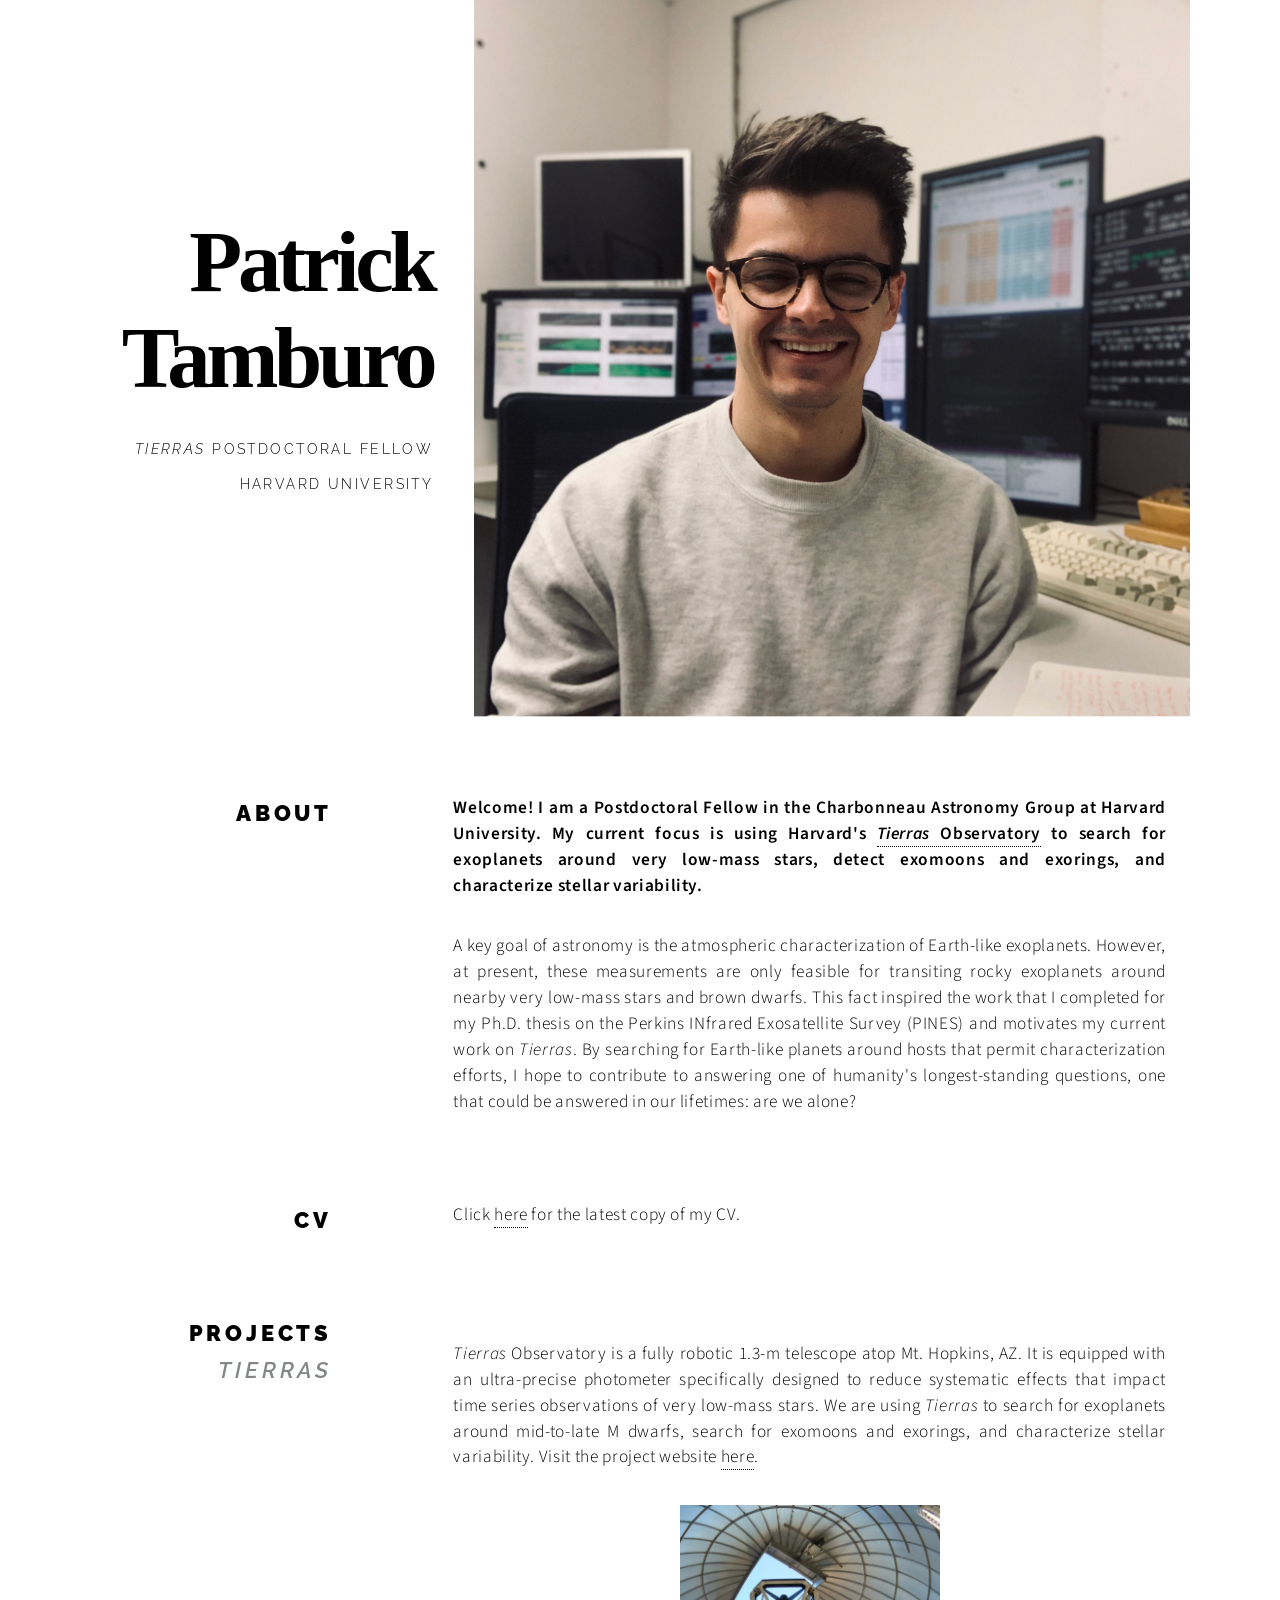
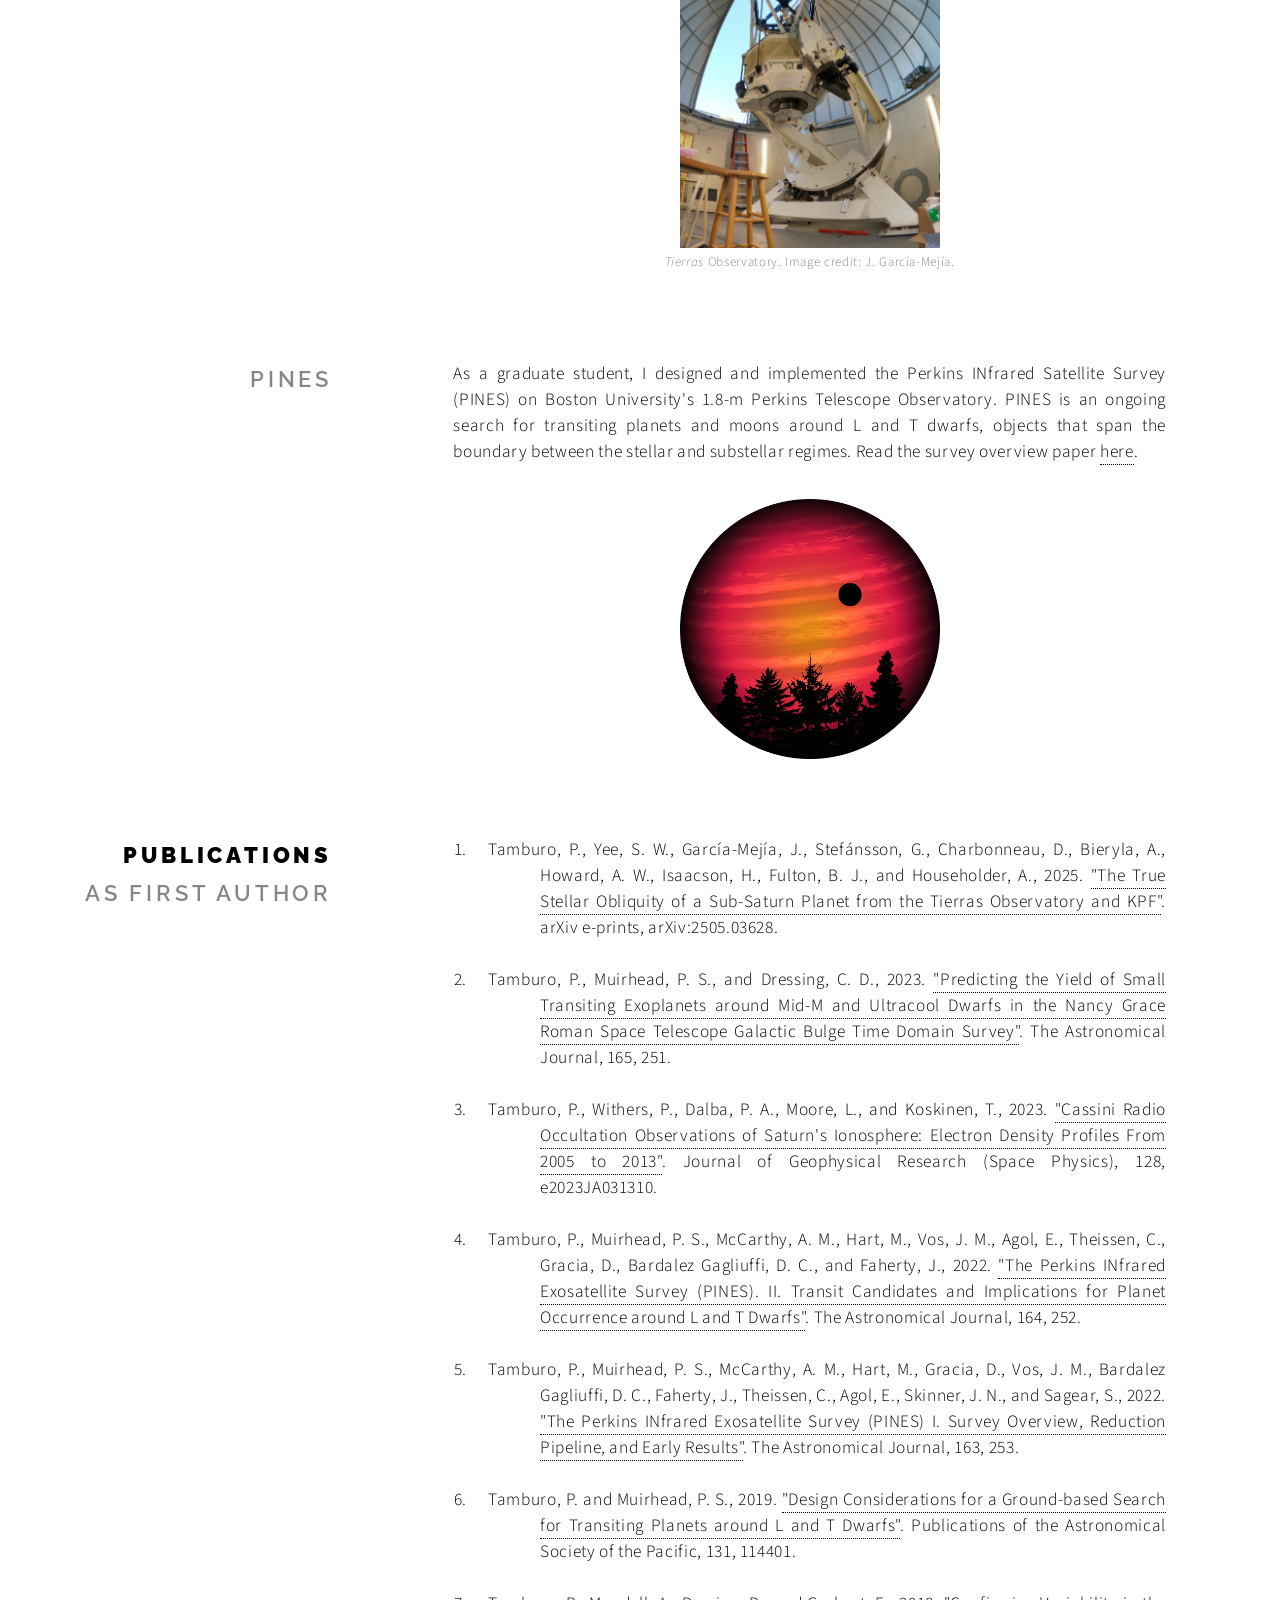
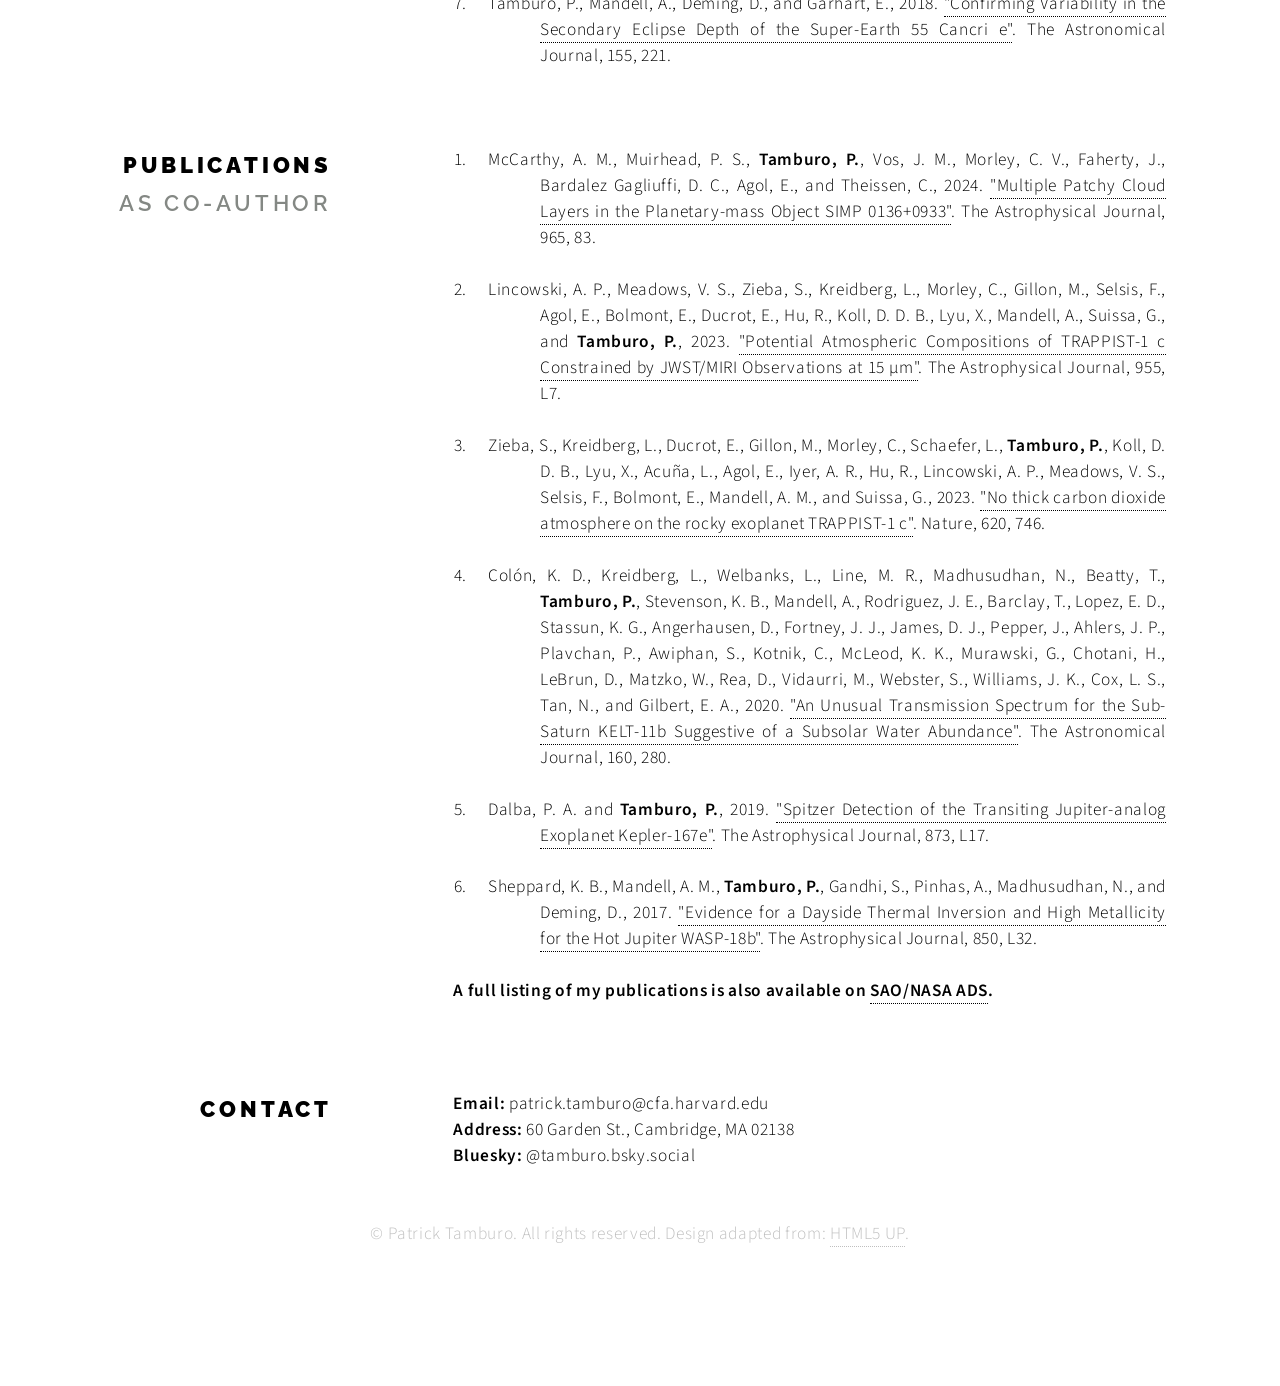
==== index.html @ f0ce9bcc "update with first tierras paper" ====
<!DOCTYPE HTML>
<!--
	Paradigm Shift by HTML5 UP
	html5up.net | @ajlkn
	Free for personal and commercial use under the CCA 3.0 license (html5up.net/license)
-->
<html>
	<head>
		<!-- Google tag (gtag.js) -->
		<script async src="https://www.googletagmanager.com/gtag/js?id=G-DT8QQWZ3RR"></script>
		<script>
		window.dataLayer = window.dataLayer || [];
		function gtag(){dataLayer.push(arguments);}
		gtag('js', new Date());

		gtag('config', 'G-DT8QQWZ3RR');
		</script>
		
		<title>Patrick Tamburo</title>
		<meta charset="utf-8" />
		<meta name="viewport" content="width=device-width, initial-scale=1, user-scalable=no" />
		<meta name="description" content="" />
		<meta name="keywords" content="" />
		<link rel="stylesheet" href="assets/css/main.css" />
	</head>
	<body class="is-preload">

		<!-- Wrapper -->
			<div id="wrapper">

				<!-- Intro -->
					<section class="intro">
						<header>
							<h1>Patrick Tamburo</h1>
							<p><i>Tierras</i> Postdoctoral Fellow<br />Harvard University</p>

						</header>
						<!--<div class="content">-->
							<!--<span class="image fill" data-position="center"><img src="images/pic01.jpg" alt="" class="center"/></span>-->
							<img src="images/pic01.jpg" alt="" class="center" style="width:80%;"/>
							
						<!--</div>-->
					</section>
				
				<br> 
				<!-- Section -->
					<section id="first">
						<header>
							<h2>About</h2>
						</header>
						<div class="content">
							<p><strong>Welcome! I am a Postdoctoral Fellow in the Charbonneau Astronomy Group at Harvard University. My current focus is using Harvard's <a href="https://sites.harvard.edu/tierras-observatory/" target="blank"><i>Tierras</i> Observatory</a> to search for exoplanets around very low-mass stars, detect exomoons and exorings, and characterize stellar variability.</strong></p> 
							
							<p>A key goal of astronomy is the atmospheric characterization of Earth-like exoplanets. However, at present, these measurements are only feasible for transiting rocky exoplanets around nearby very low-mass stars and brown dwarfs. This fact inspired the work that I completed for my Ph.D. thesis on the Perkins INfrared Exosatellite Survey (PINES) and motivates my current work on <i>Tierras</i>. By searching for Earth-like planets around hosts that permit characterization efforts, I hope to contribute to answering one of humanity's longest-standing questions, one that could be answered in our lifetimes: are we alone? 
								
							</p>
							<!--<span class="image main"><img src="images/pic02.png" alt="" /></span> -->
						</div>
					</section>

				<!-- Section -->
					<section>
						<header>
							<h2>CV</h2>
						</header>
						<!--<div class="content">
							<embed src="assets/cv/Professional_CV_with_Publications.pdf" width="100%" height="800" style="border:black; border-width:1px; border-style:solid;"/>
							<p>If the CV preview does not load (or if you are on mobile), you can access it directly <a href="assets/cv/Professional_CV_with_Publications.pdf#toolbar=0" target="blank">here</a>.</p>
						</div> -->
						
						<div class="content">
							<p>Click <a href="assets/cv/Professional_CV_with_Publications.pdf#toolbar=0" target="blank">here</a> for the latest copy of my CV.</p>
						</div>
						
					</section>
				
				<!-- Section -->
					<section>
						<header>
							<h2> Projects<br/><strong><FONT COLOR="#848884"><em>Tierras</em></FONT></strong></h2>
						</header>
						<div class="content">	
							<p><br><em>Tierras</em> Observatory is a fully robotic 1.3-m telescope atop Mt. Hopkins, AZ. It is equipped with an ultra-precise photometer specifically designed to reduce systematic effects that impact time series observations of very low-mass stars. We are using <em>Tierras</em> to search for exoplanets around mid-to-late M dwarfs, search for exomoons and exorings, and characterize stellar variability. Visit the project website <a href="https://sites.harvard.edu/tierras-observatory/" target="blank">here</a>. </p>
							
							<img src="images/tierras.png" style="width:15em;" class="center">
							<center><p><FONT COLOR="#848884" SIZE="2.5"><em>Tierras</em> Observatory. Image credit: J. García-Mejía.</FONT></p></center>

						</div>
					</section>
				
				
				<section>
						<header>
							<h2><strong><FONT COLOR="#848884">PINES</FONT></strong></h2>
						</header>
						<div class="content">	
							<p>As a graduate student, I designed and implemented the Perkins INfrared Satellite Survey (PINES) on Boston University's 1.8-m Perkins Telescope Observatory. PINES is an ongoing search for transiting planets and moons around L and T dwarfs, objects that span the boundary between the stellar and substellar regimes. Read the survey overview paper <a href="https://ui.adsabs.harvard.edu/abs/2022AJ....163..253T/abstract" target="blank">here</a>. </p>
							
							 <img src="images/pines_lt_logo.png" style="width:15em;" class="center">

							
							<br>
						</div>
					</section>

				<!-- Section -->
					<section>
						<header>
							<h2>Publications<br/><strong><FONT COLOR="#848884">as first author</FONT></strong></h2>

						</header>
						<div class="content">	
							<ol type="1">
							<!-- TO GENERATE:
								<li> <span> %L, %Y. <a href="%u" target="blank">"%T"</a>. %J, %V, %p.  </span> </li> <br> 
							-->
								<li> <span>  Tamburo, P., Yee, S. W., García-Mejía, J., Stefánsson, G., Charbonneau, D., Bieryla, A., Howard, A. W., Isaacson, H., Fulton, B. J., and Householder, A., 2025. <a href="https://ui.adsabs.harvard.edu/abs/2025arXiv250503628T" target="blank">"The True Stellar Obliquity of a Sub-Saturn Planet from the Tierras Observatory and KPF"</a>. arXiv e-prints, arXiv:2505.03628. </span></li> <br>

								<li> <span> Tamburo, P., Muirhead, P. S., and Dressing, C. D., 2023. <a href="https://ui.adsabs.harvard.edu/abs/2023AJ....165..251T" target="blank">"Predicting the Yield of Small Transiting Exoplanets around Mid-M and Ultracool Dwarfs in the Nancy Grace Roman Space Telescope Galactic Bulge Time Domain Survey"</a>. The Astronomical Journal, 165, 251.  </span> </li> <br> 
								
								<li> <span> Tamburo, P., Withers, P., Dalba, P. A., Moore, L., and Koskinen, T., 2023. <a href="https://ui.adsabs.harvard.edu/abs/2023JGRA..12831310T" target="blank">"Cassini Radio Occultation Observations of Saturn's Ionosphere: Electron Density Profiles From 2005 to 2013"</a>. Journal of Geophysical Research (Space Physics), 128, e2023JA031310.  </span> </li> <br> 

								<li> <span> Tamburo, P., Muirhead, P. S., McCarthy, A. M., Hart, M., Vos, J. M., Agol, E., Theissen, C., Gracia, D., Bardalez Gagliuffi, D. C., and Faherty, J., 2022. <a href="https://ui.adsabs.harvard.edu/abs/2022AJ....164..252T" target="blank">"The Perkins INfrared Exosatellite Survey (PINES). II. Transit Candidates and Implications for Planet Occurrence around L and T Dwarfs"</a>. The Astronomical Journal, 164, 252.  </span> </li> <br> 


								<li> <span> Tamburo, P., Muirhead, P. S., McCarthy, A. M., Hart, M., Gracia, D., Vos, J. M., Bardalez Gagliuffi, D. C., Faherty, J., Theissen, C., Agol, E., Skinner, J. N., and Sagear, S., 2022. <a href="https://ui.adsabs.harvard.edu/abs/2022AJ....163..253T" target="blank">"The Perkins INfrared Exosatellite Survey (PINES) I. Survey Overview, Reduction Pipeline, and Early Results"</a>. The Astronomical Journal, 163, 253.  </span> </li> <br> 


								<li> <span> Tamburo, P. and Muirhead, P. S., 2019. <a href="https://ui.adsabs.harvard.edu/abs/2019PASP..131k4401T" target="blank">"Design Considerations for a Ground-based Search for Transiting Planets around L and T Dwarfs"</a>. Publications of the Astronomical Society of the Pacific, 131, 114401.  </span> </li> <br> 


								<li> <span> Tamburo, P., Mandell, A., Deming, D., and Garhart, E., 2018. <a href="https://ui.adsabs.harvard.edu/abs/2018AJ....155..221T" target="blank">"Confirming Variability in the Secondary Eclipse Depth of the Super-Earth 55 Cancri e"</a>. The Astronomical Journal, 155, 221.  </span> </li>

					
				</ol> 
							
						</div>
					</section>
				
				
				<!-- Section -->
					<section>
						<header>
							<br> 
							<h2>Publications<br/><strong><FONT COLOR="#848884">as co-author</FONT></strong></h2>

						</header>
						<div class="content">	
							<ol type="1">
							<br> 
					
					<!-- TO GENERATE:
						<li> <span> %L, %Y. <a href="%u" target="blank">"%T"</a>. %J, %V, %p.  </span> </li> <br> 
					-->
					<li> <span>  McCarthy, A. M., Muirhead, P. S., <strong>Tamburo, P.</strong>, Vos, J. M., Morley, C. V., Faherty, J., Bardalez Gagliuffi, D. C., Agol, E., and Theissen, C., 2024. <a href="https://ui.adsabs.harvard.edu/abs/2024ApJ...965...83M" target="blank">"Multiple Patchy Cloud Layers in the Planetary-mass Object SIMP 0136+0933"</a>. The Astrophysical Journal, 965, 83.  </span> </li> <br> 
								
					<li> <span> Lincowski, A. P., Meadows, V. S., Zieba, S., Kreidberg, L., Morley, C., Gillon, M., Selsis, F., Agol, E., Bolmont, E., Ducrot, E., Hu, R., Koll, D. D. B., Lyu, X., Mandell, A., Suissa, G., and <strong>Tamburo, P.</strong>, 2023. <a href="https://ui.adsabs.harvard.edu/abs/2023ApJ...955L...7L" target="blank">"Potential Atmospheric Compositions of TRAPPIST-1 c Constrained by JWST/MIRI Observations at 15 μm"</a>. The Astrophysical Journal, 955, L7.  </span> </li> <br> 								
								
					<li> <span> Zieba, S., Kreidberg, L., Ducrot, E., Gillon, M., Morley, C., Schaefer, L., <strong>Tamburo, P.</strong>, Koll, D. D. B., Lyu, X., Acuña, L., Agol, E., Iyer, A. R., Hu, R., Lincowski, A. P., Meadows, V. S., Selsis, F., Bolmont, E., Mandell, A. M., and Suissa, G., 2023. <a href="https://ui.adsabs.harvard.edu/abs/2023Natur.620..746Z" target="blank">"No thick carbon dioxide atmosphere on the rocky exoplanet TRAPPIST-1 c"</a>. Nature, 620, 746.  </span> </li> <br>
								
					<li> <span> Colón, K. D., Kreidberg, L., Welbanks, L., Line, M. R., Madhusudhan, N., Beatty, T., <strong>Tamburo, P.</strong>, Stevenson, K. B., Mandell, A., Rodriguez, J. E., Barclay, T., Lopez, E. D., Stassun, K. G., Angerhausen, D., Fortney, J. J., James, D. J., Pepper, J., Ahlers, J. P., Plavchan, P., Awiphan, S., Kotnik, C., McLeod, K. K., Murawski, G., Chotani, H., LeBrun, D., Matzko, W., Rea, D., Vidaurri, M., Webster, S., Williams, J. K., Cox, L. S., Tan, N., and Gilbert, E. A., 2020. <a href="https://ui.adsabs.harvard.edu/abs/2020AJ....160..280C" target="blank">"An Unusual Transmission Spectrum for the Sub-Saturn KELT-11b Suggestive of a Subsolar Water Abundance"</a>. The Astronomical Journal, 160, 280.  </span> </li> <br>

			  		<li> <span> Dalba, P. A. and <strong>Tamburo, P.</strong>, 2019. <a href="https://ui.adsabs.harvard.edu/abs/2019ApJ...873L..17D" target="blank">"Spitzer  Detection of the Transiting Jupiter-analog Exoplanet Kepler-167e"</a>. The Astrophysical Journal, 873, L17.  </span> </li> <br>

				
			  		<li> <span> Sheppard, K. B., Mandell, A. M., <strong>Tamburo, P.</strong>, Gandhi, S., Pinhas, A., Madhusudhan, N., and Deming, D., 2017. <a href="https://ui.adsabs.harvard.edu/abs/2017ApJ...850L..32S" target="blank">"Evidence for a Dayside Thermal Inversion and High Metallicity for the Hot Jupiter WASP-18b"</a>. The Astrophysical Journal, 850, L32.  </span> </li>

				</ol> 
							
							<br>
						  <p><strong>A full listing of my publications is also available on  <a href="https://ui.adsabs.harvard.edu/search/p_=0&q=author%3A%22Tamburo%2C%20P.%22&sort=date%20desc%2C%20bibcode%20desc" target="blank">SAO/NASA ADS</a>.</strong></p>

						</div>
						
					</section>

				

			
				<!-- Section -->
					<section>
						<header>
							<h2>Contact</h2>
						</header>
						<div class="content">
							<p><strong>Email:</strong> patrick.tamburo@cfa.harvard.edu<br/>
							   <strong>Address:</strong> 60 Garden St., Cambridge, MA 02138<br/>
							   <strong>Bluesky:</strong> @tamburo.bsky.social
							
							</p>
							
						</div>

					</section>

				<!-- Copyright -->
					<div class="copyright">&copy; Patrick Tamburo. All rights reserved. Design adapted from: <a href="https://html5up.net">HTML5 UP</a>.</div>

			</div>



	</body>
</html>
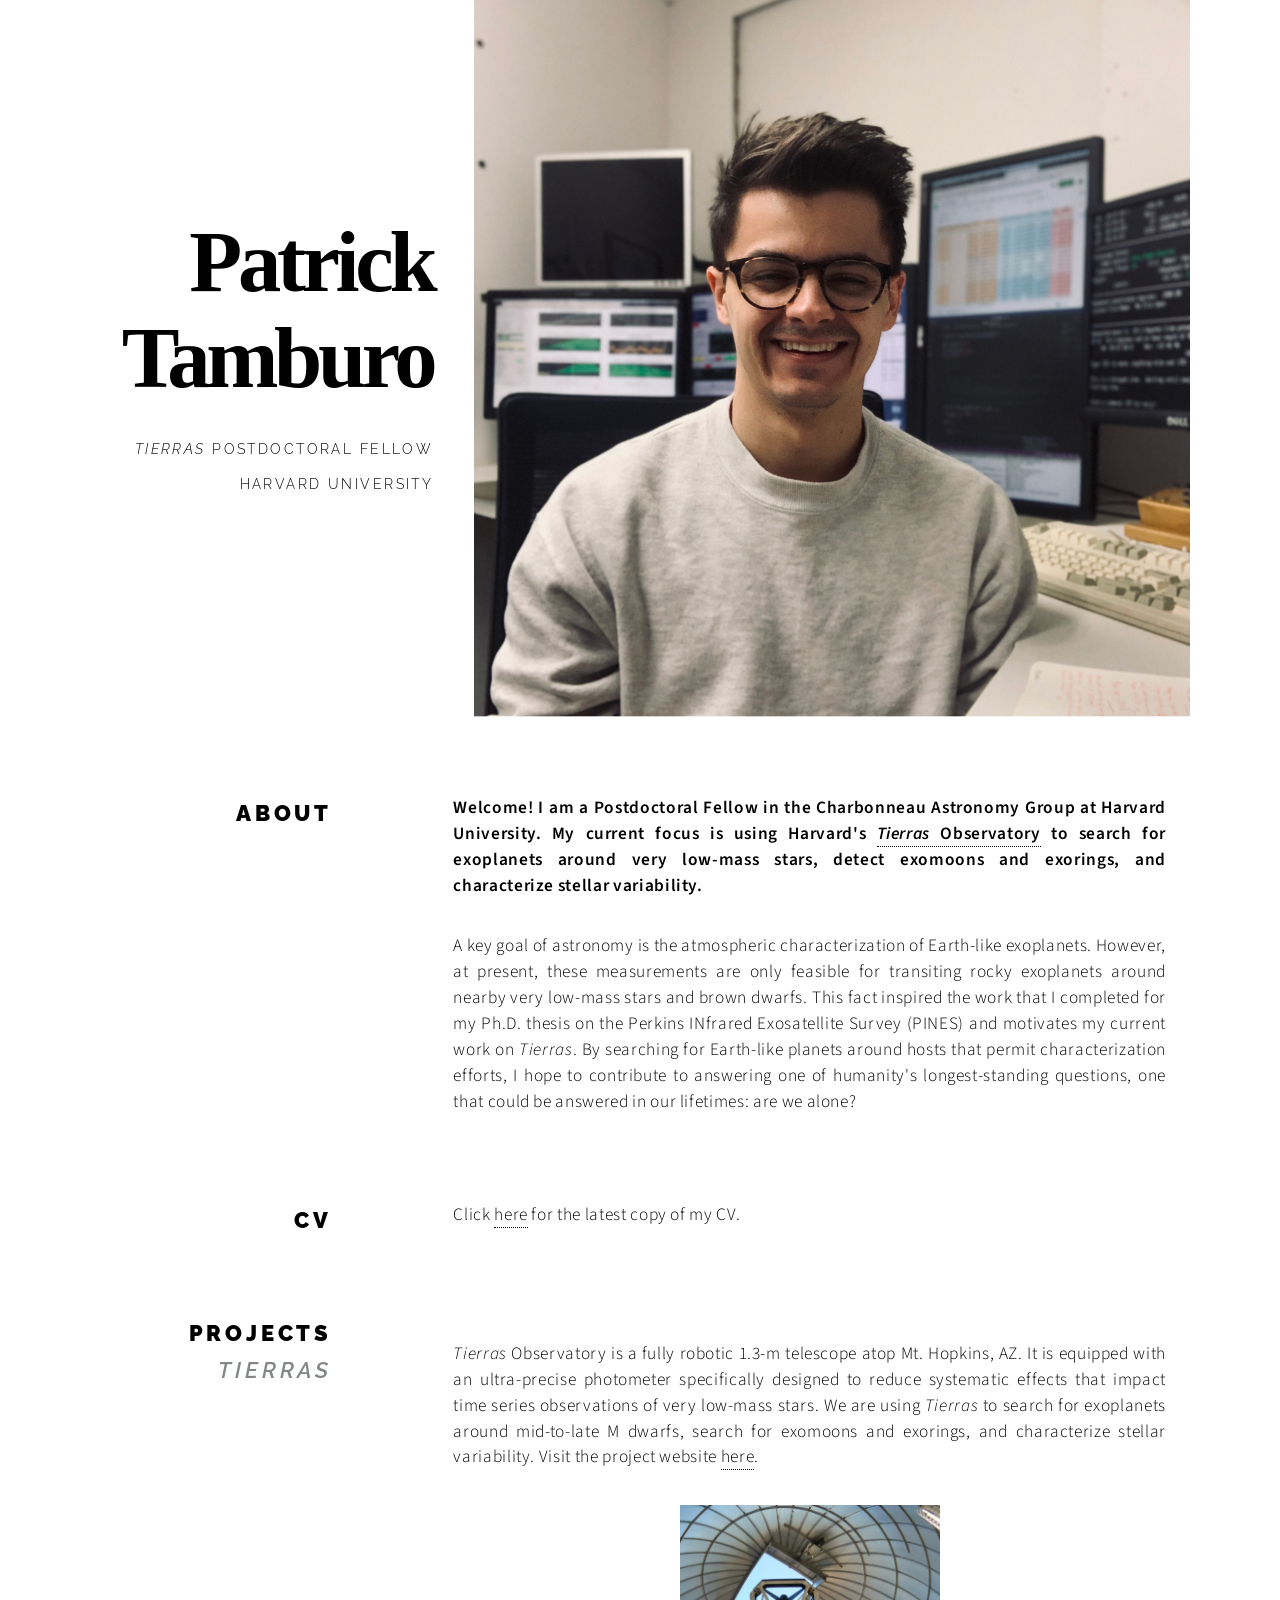
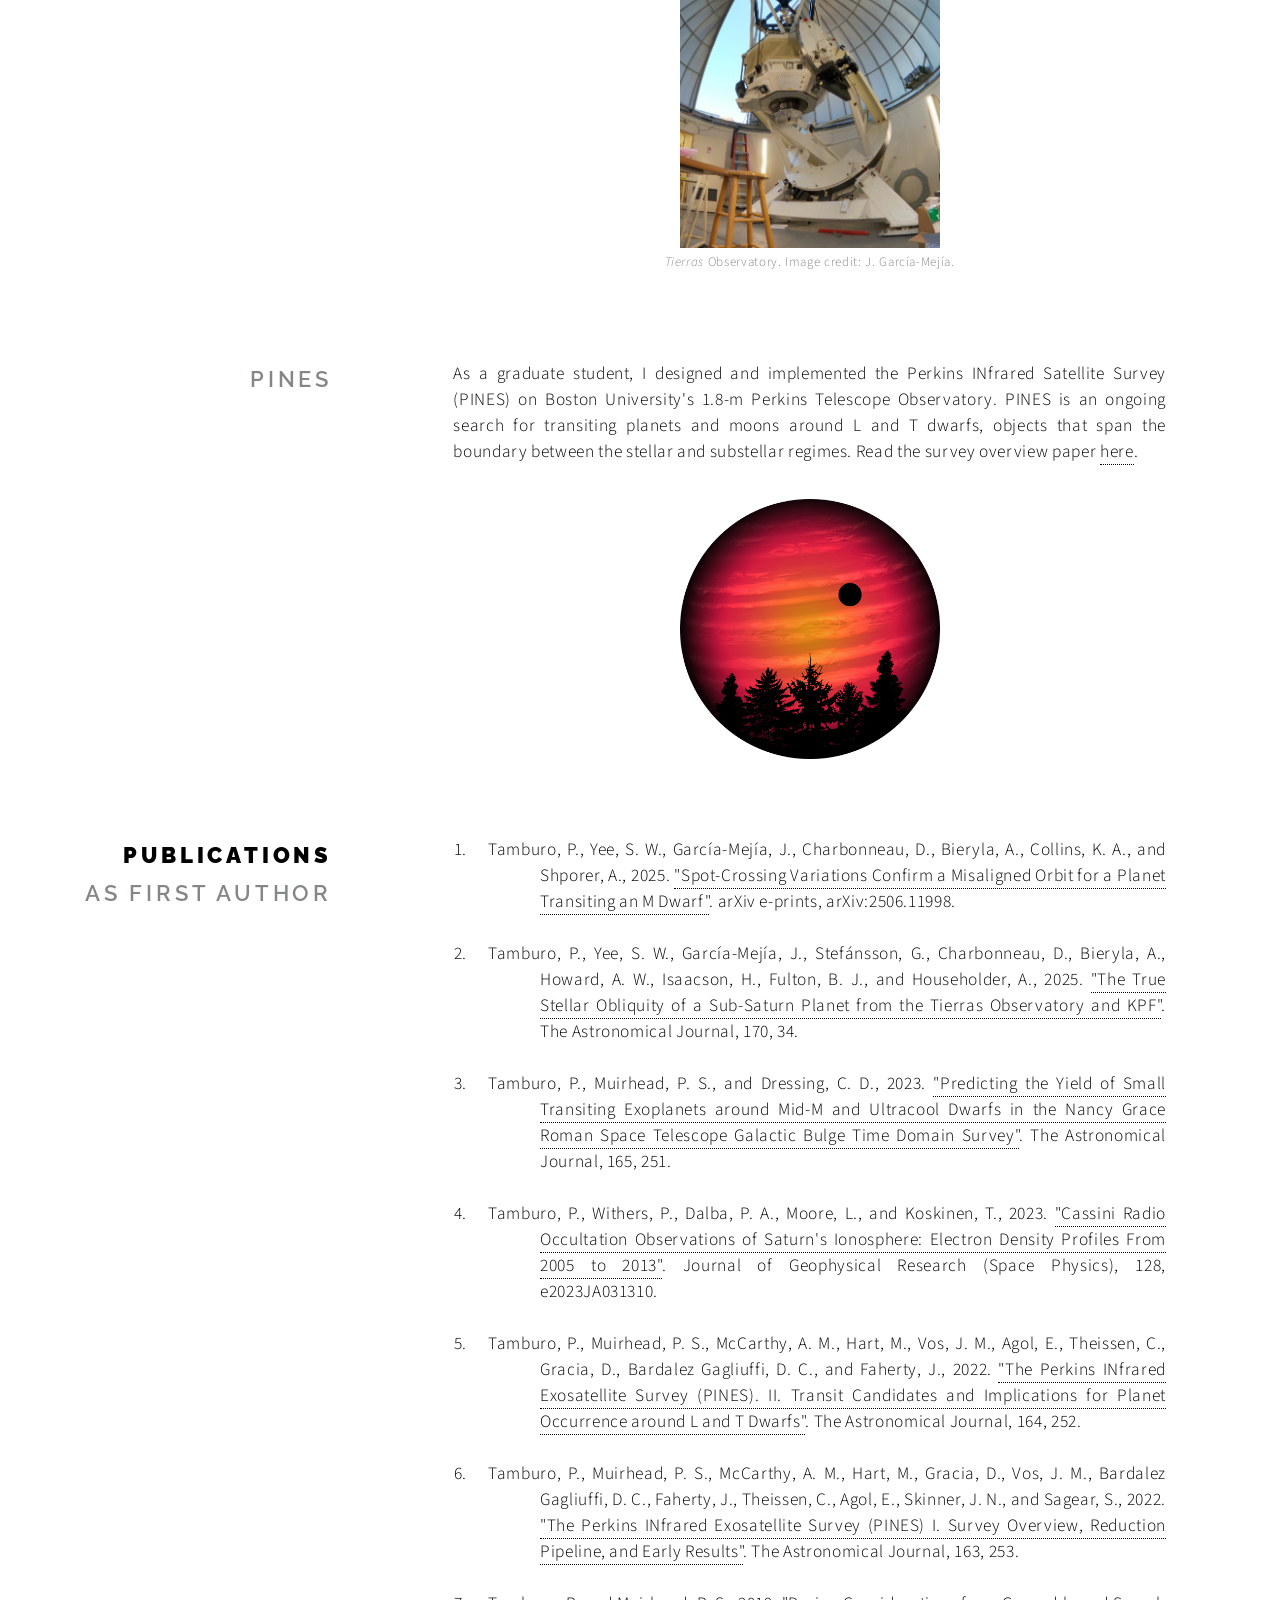
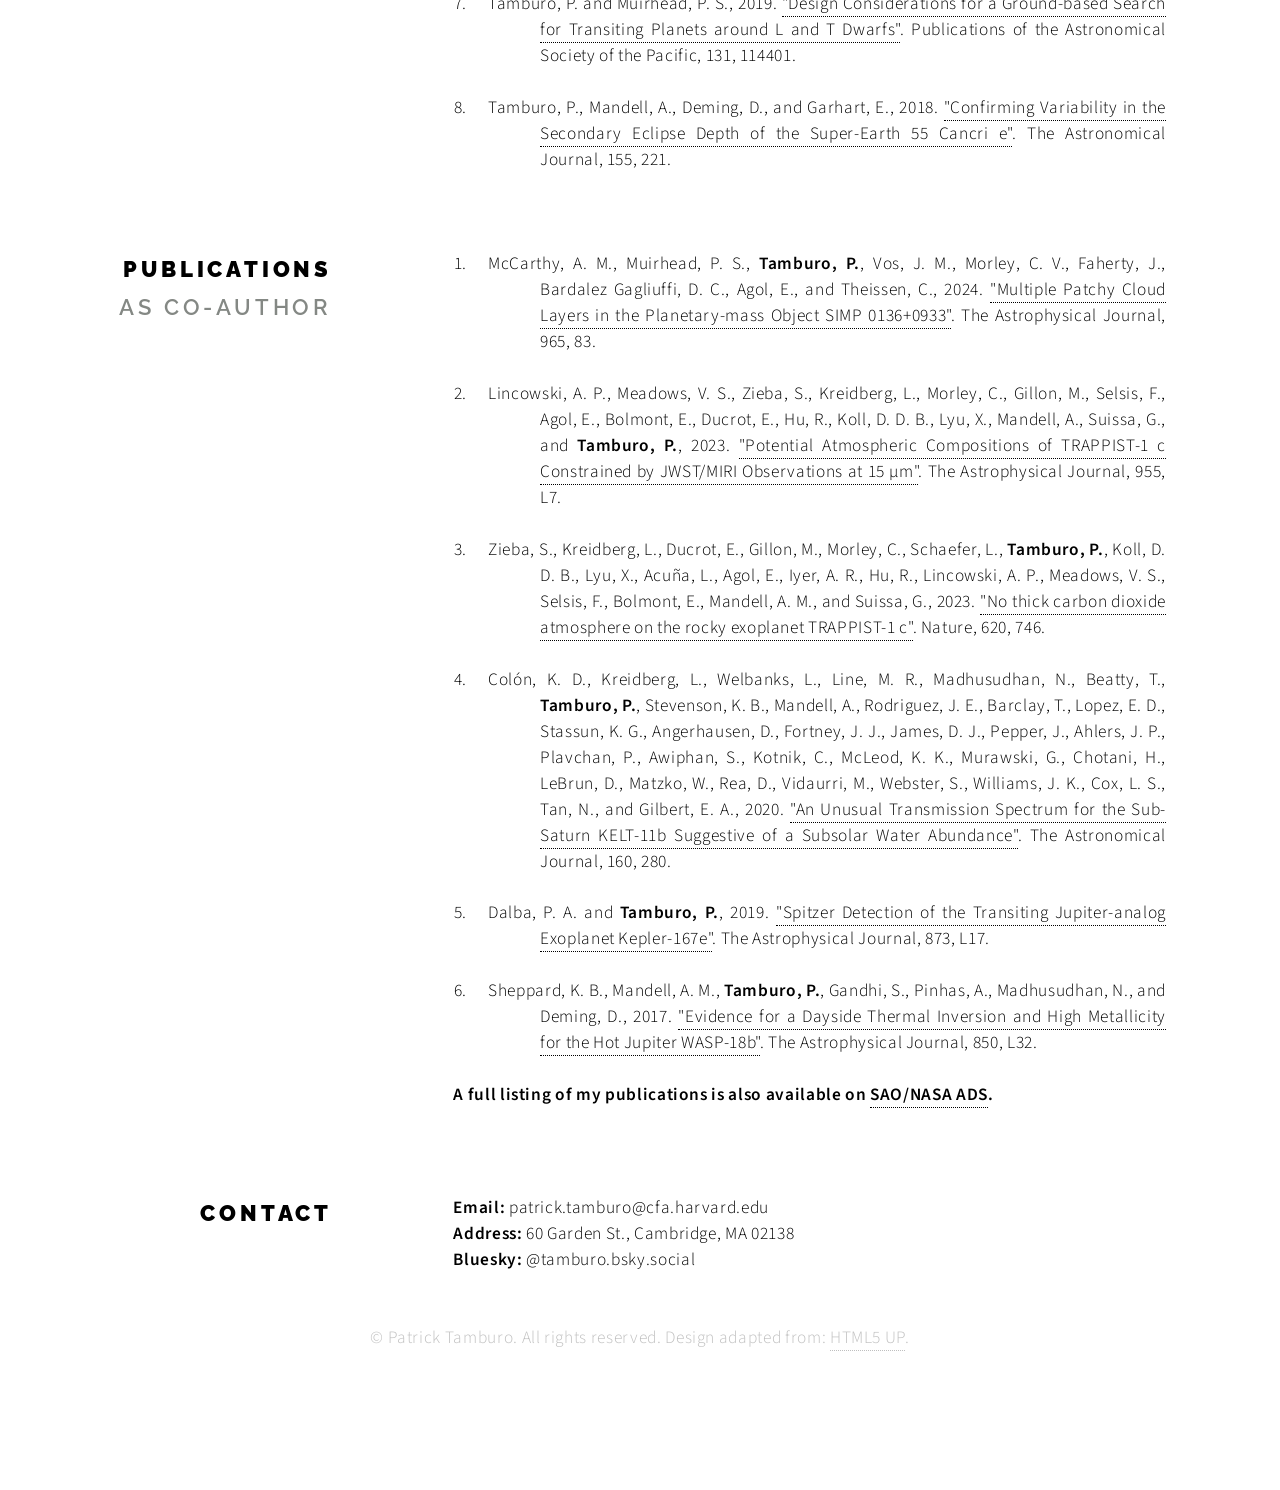
==== commit b37319bc: "toi-3884 update" ====
--- a/index.html
+++ b/index.html
@@ -114,7 +114,9 @@
 							<!-- TO GENERATE:
 								<li> <span> %L, %Y. <a href="%u" target="blank">"%T"</a>. %J, %V, %p.  </span> </li> <br> 
 							-->
-								<li> <span>  Tamburo, P., Yee, S. W., García-Mejía, J., Stefánsson, G., Charbonneau, D., Bieryla, A., Howard, A. W., Isaacson, H., Fulton, B. J., and Householder, A., 2025. <a href="https://ui.adsabs.harvard.edu/abs/2025arXiv250503628T" target="blank">"The True Stellar Obliquity of a Sub-Saturn Planet from the Tierras Observatory and KPF"</a>. arXiv e-prints, arXiv:2505.03628. </span></li> <br>
+								<li> <span> Tamburo, P., Yee, S. W., García-Mejía, J., Charbonneau, D., Bieryla, A., Collins, K. A., and Shporer, A., 2025. <a href="https://ui.adsabs.harvard.edu/abs/2025arXiv250611998T" target="blank">"Spot-Crossing Variations Confirm a Misaligned Orbit for a Planet Transiting an M Dwarf"</a>. arXiv e-prints, arXiv:2506.11998.  </span> </li> <br> 
+								
+								<li> <span>  Tamburo, P., Yee, S. W., García-Mejía, J., Stefánsson, G., Charbonneau, D., Bieryla, A., Howard, A. W., Isaacson, H., Fulton, B. J., and Householder, A., 2025. <a href="https://ui.adsabs.harvard.edu/abs/2025arXiv250503628T" target="blank">"The True Stellar Obliquity of a Sub-Saturn Planet from the Tierras Observatory and KPF"</a>. The Astronomical Journal, 170, 34. </span></li> <br>
 
 								<li> <span> Tamburo, P., Muirhead, P. S., and Dressing, C. D., 2023. <a href="https://ui.adsabs.harvard.edu/abs/2023AJ....165..251T" target="blank">"Predicting the Yield of Small Transiting Exoplanets around Mid-M and Ultracool Dwarfs in the Nancy Grace Roman Space Telescope Galactic Bulge Time Domain Survey"</a>. The Astronomical Journal, 165, 251.  </span> </li> <br> 
 								
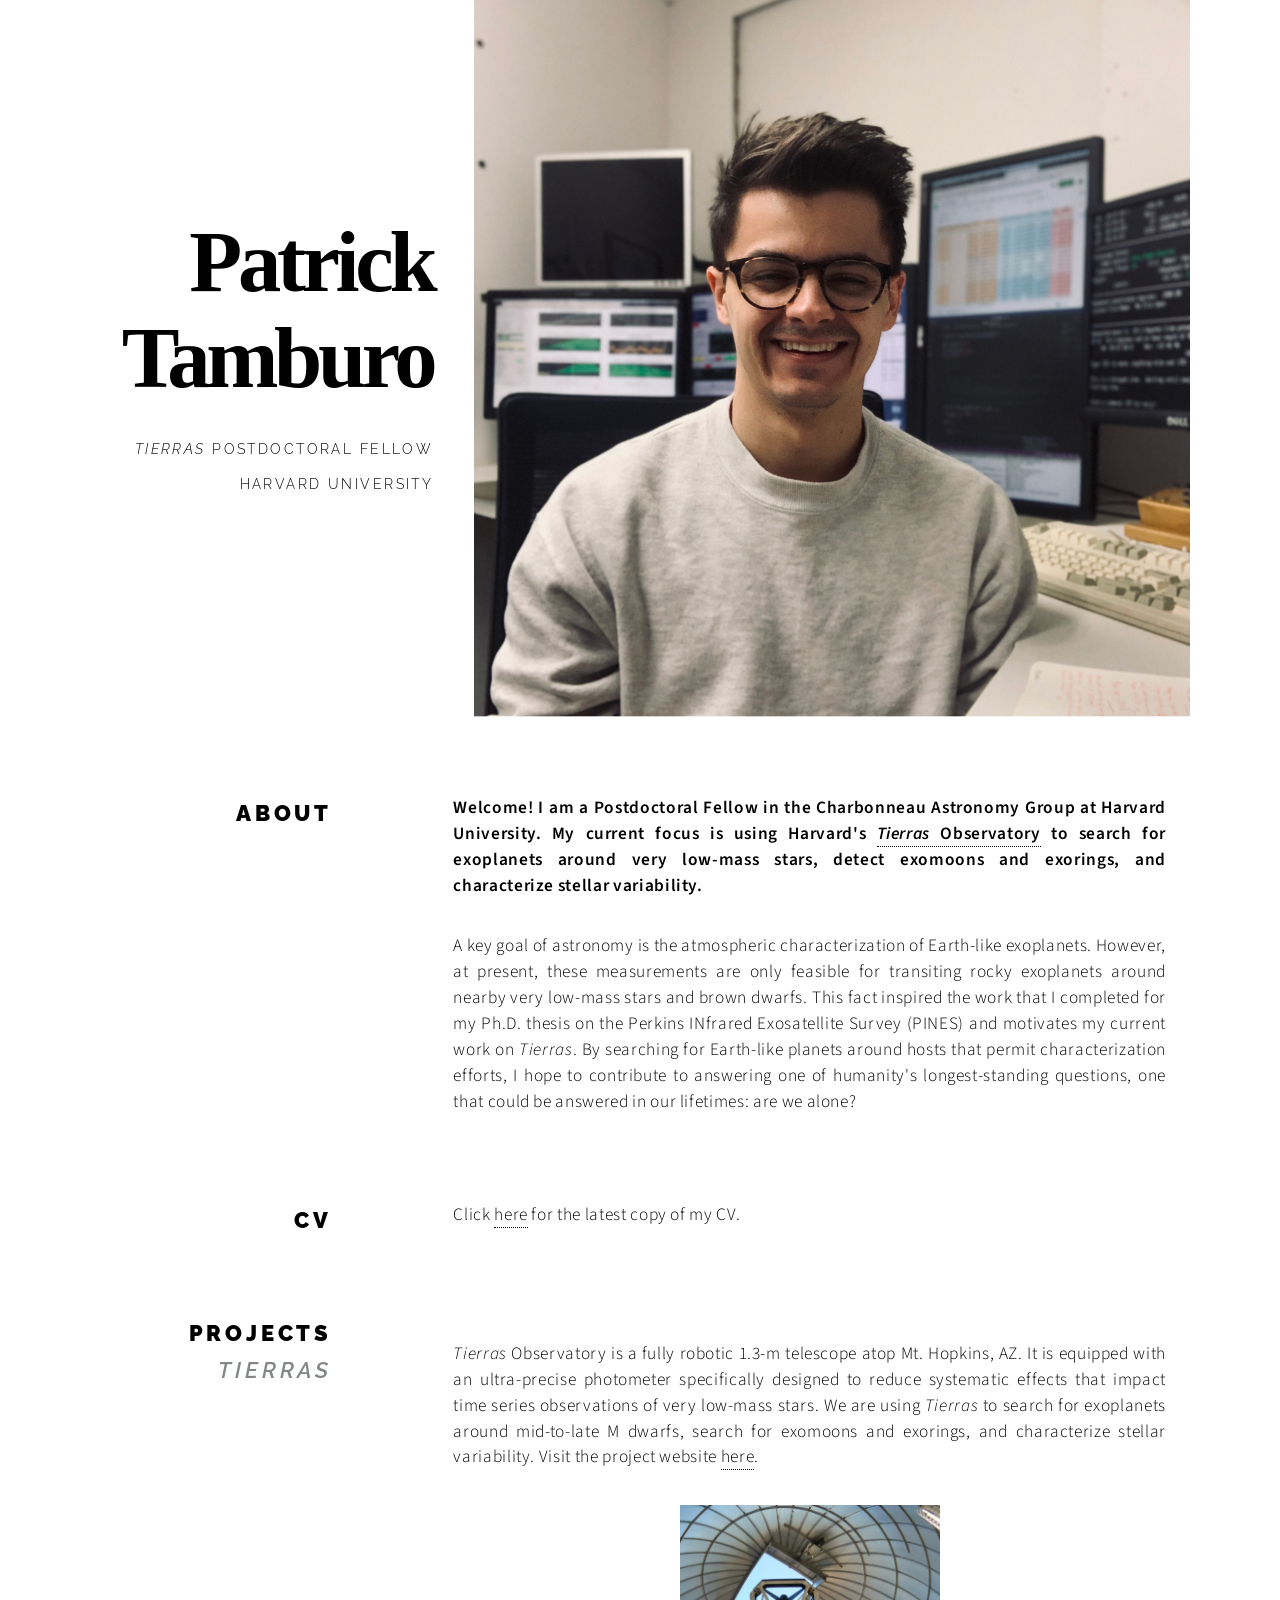
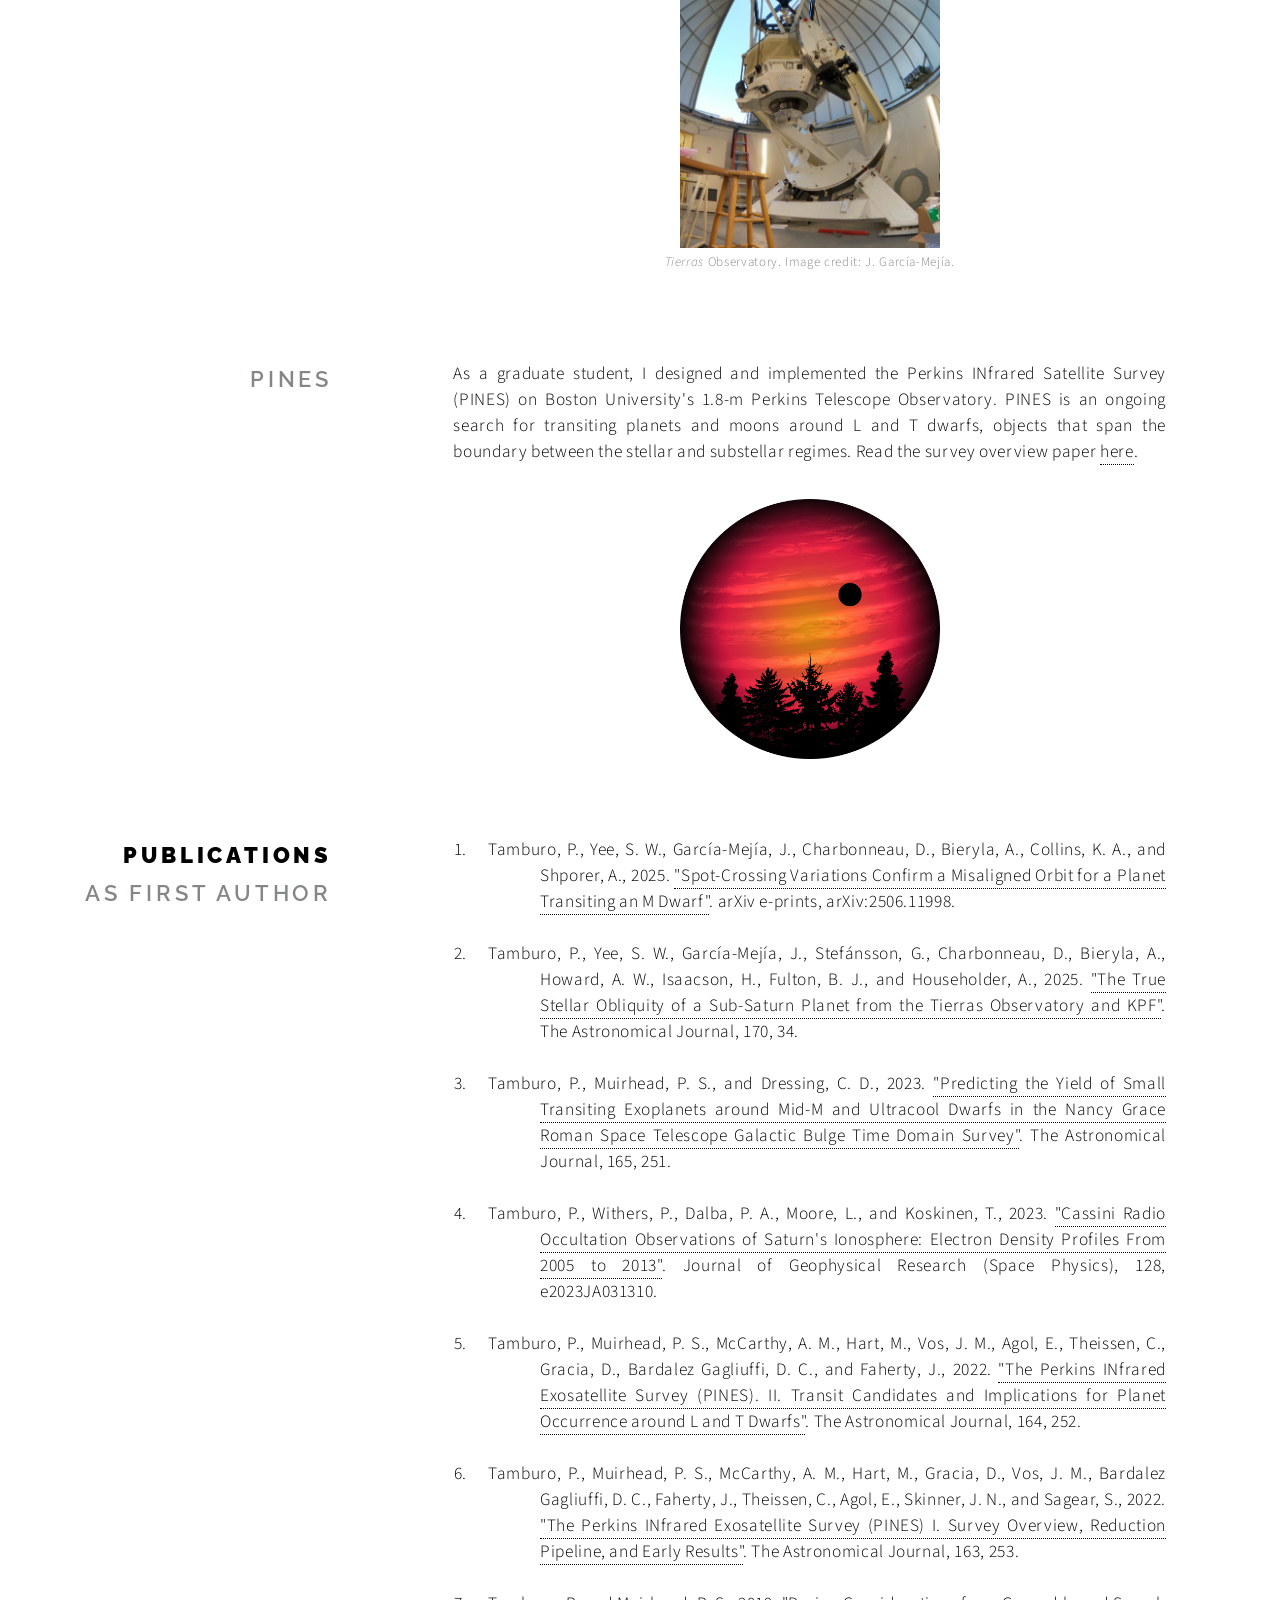
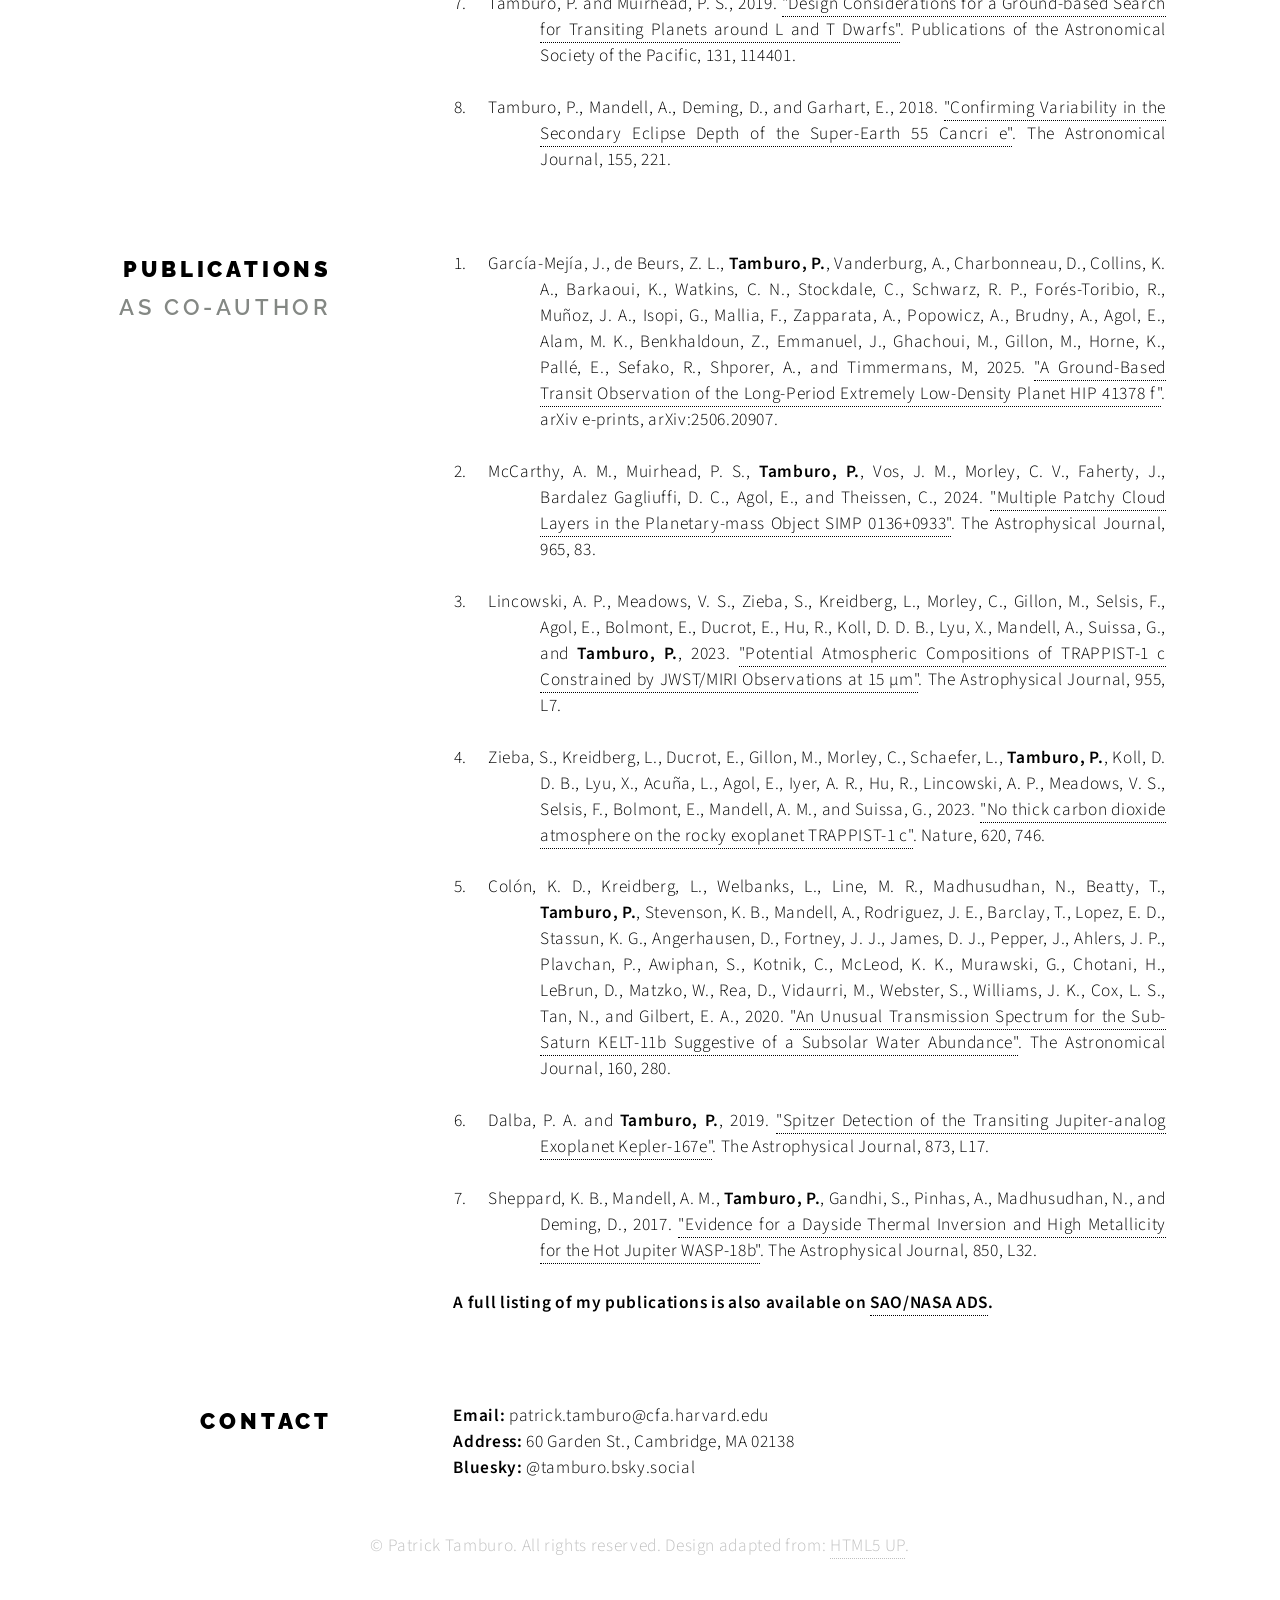
==== commit 1e15920a: "hip41378f update" ====
--- a/index.html
+++ b/index.html
@@ -154,6 +154,8 @@
 					<!-- TO GENERATE:
 						<li> <span> %L, %Y. <a href="%u" target="blank">"%T"</a>. %J, %V, %p.  </span> </li> <br> 
 					-->
+					<li> <span> García-Mejía, J., de Beurs, Z. L., <strong>Tamburo, P.</strong>, Vanderburg, A., Charbonneau, D., Collins, K. A., Barkaoui, K., Watkins, C. N., Stockdale, C., Schwarz, R. P., Forés-Toribio, R., Muñoz, J. A., Isopi, G., Mallia, F., Zapparata, A., Popowicz, A., Brudny, A., Agol, E., Alam, M. K., Benkhaldoun, Z., Emmanuel, J., Ghachoui, M., Gillon, M., Horne, K., Pallé, E., Sefako, R., Shporer, A., and Timmermans, M, 2025. <a href="https://ui.adsabs.harvard.edu/abs/2025arXiv250620907G" target="blank">"A Ground-Based Transit Observation of the Long-Period Extremely Low-Density Planet HIP 41378 f"</a>. arXiv e-prints, arXiv:2506.20907. </span></li> <br>
+
 					<li> <span>  McCarthy, A. M., Muirhead, P. S., <strong>Tamburo, P.</strong>, Vos, J. M., Morley, C. V., Faherty, J., Bardalez Gagliuffi, D. C., Agol, E., and Theissen, C., 2024. <a href="https://ui.adsabs.harvard.edu/abs/2024ApJ...965...83M" target="blank">"Multiple Patchy Cloud Layers in the Planetary-mass Object SIMP 0136+0933"</a>. The Astrophysical Journal, 965, 83.  </span> </li> <br> 
 								
 					<li> <span> Lincowski, A. P., Meadows, V. S., Zieba, S., Kreidberg, L., Morley, C., Gillon, M., Selsis, F., Agol, E., Bolmont, E., Ducrot, E., Hu, R., Koll, D. D. B., Lyu, X., Mandell, A., Suissa, G., and <strong>Tamburo, P.</strong>, 2023. <a href="https://ui.adsabs.harvard.edu/abs/2023ApJ...955L...7L" target="blank">"Potential Atmospheric Compositions of TRAPPIST-1 c Constrained by JWST/MIRI Observations at 15 μm"</a>. The Astrophysical Journal, 955, L7.  </span> </li> <br> 								
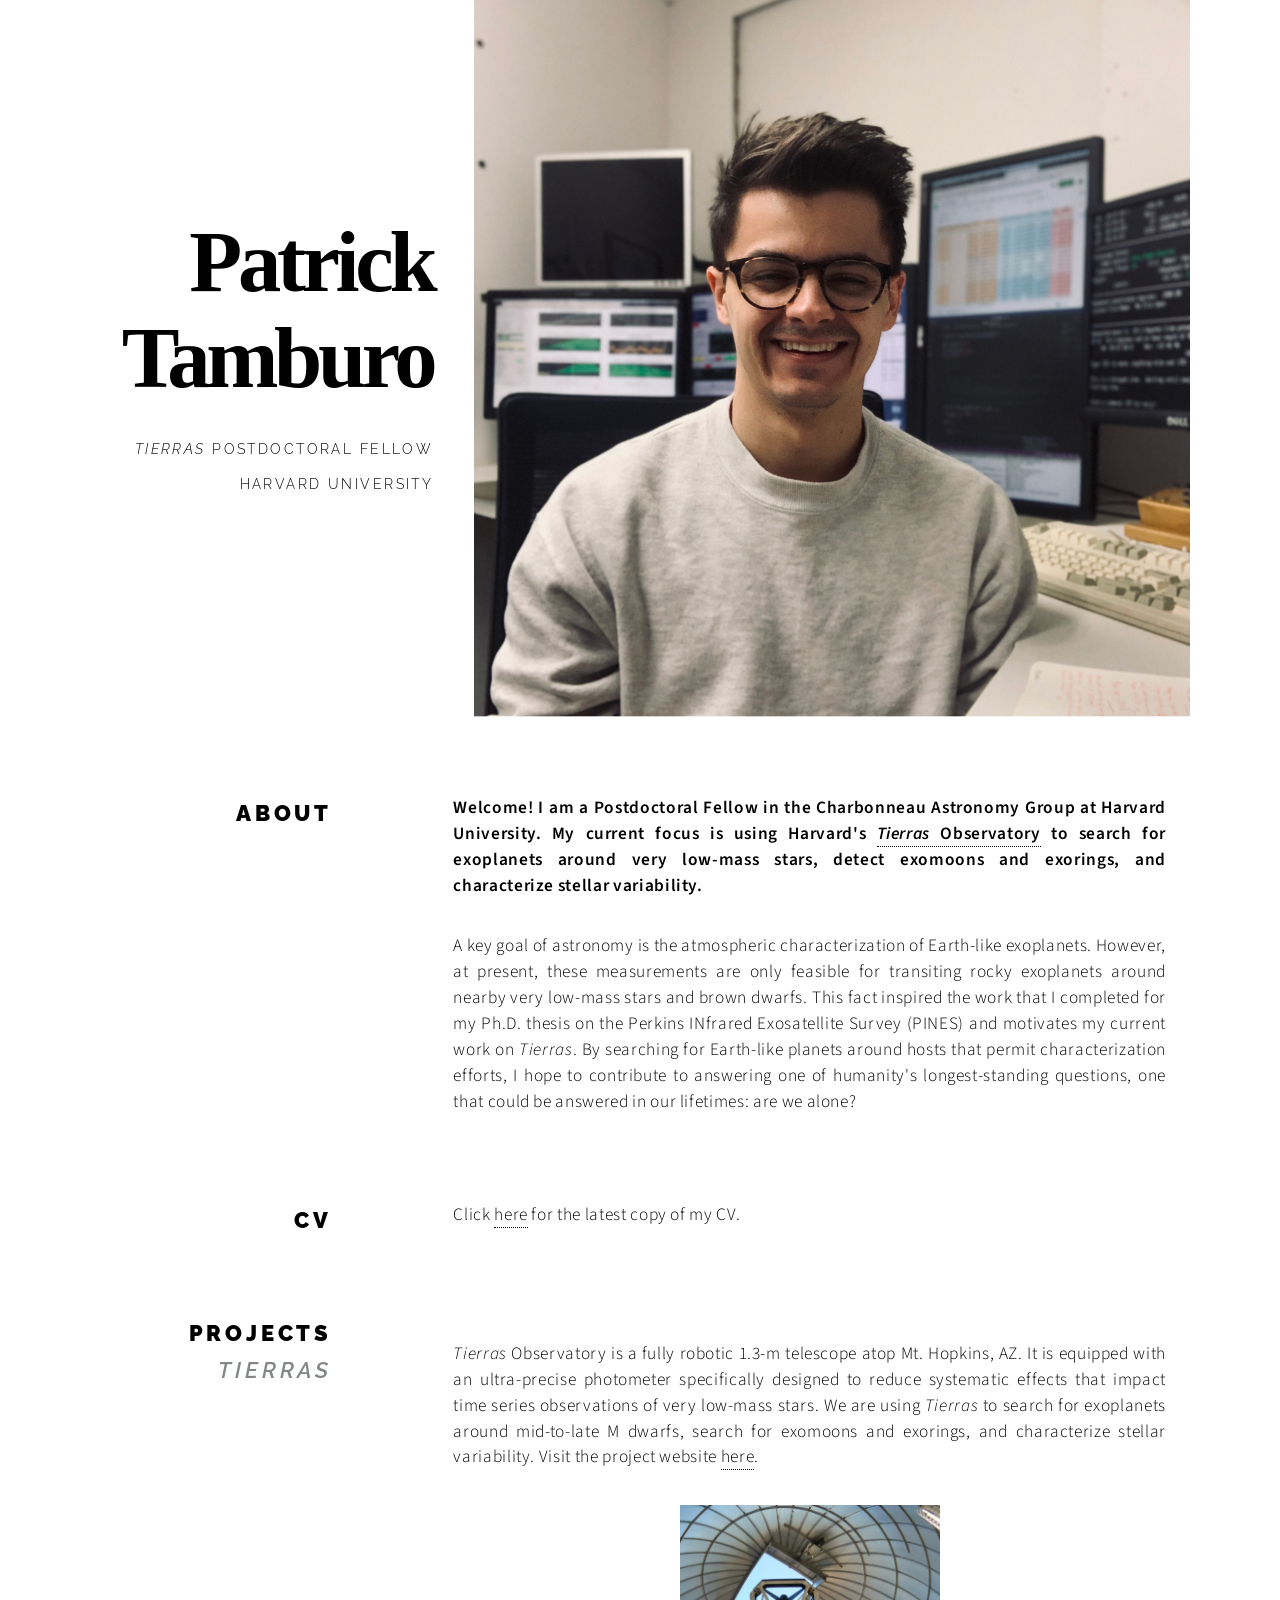
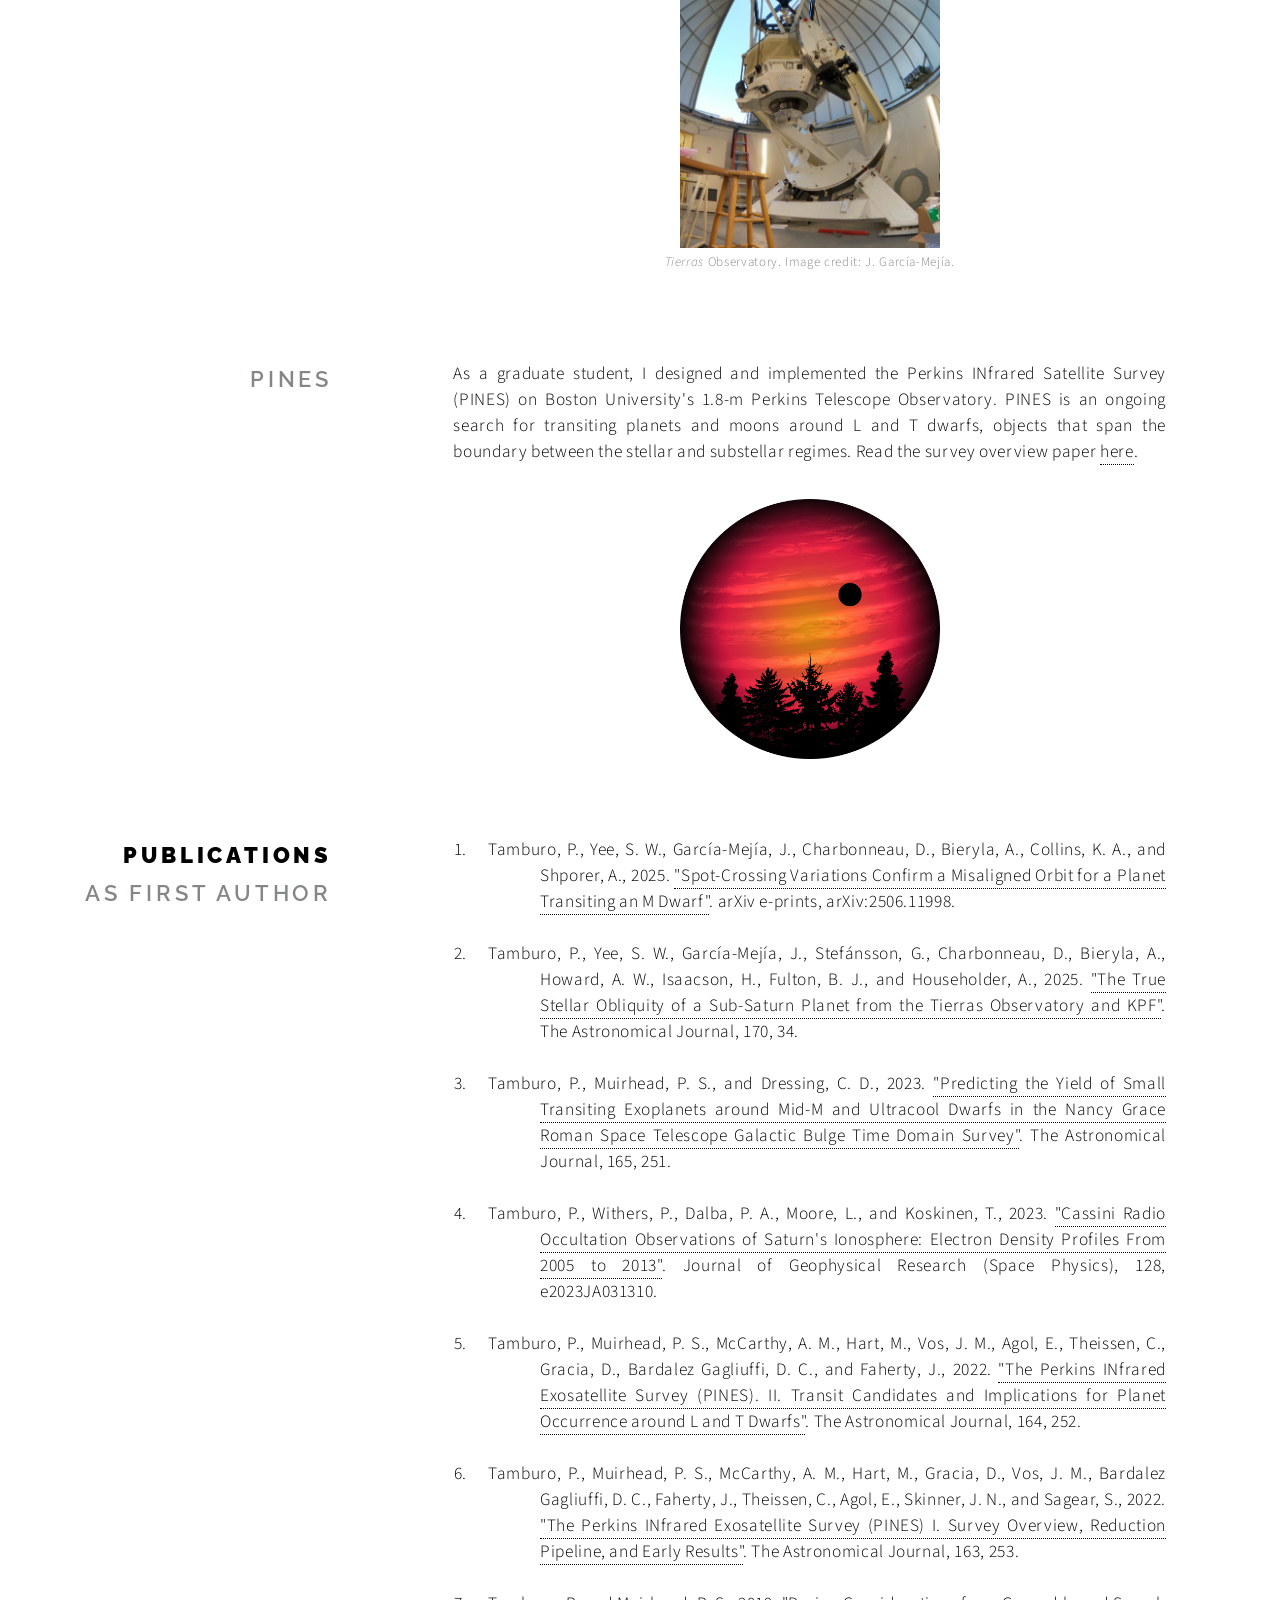
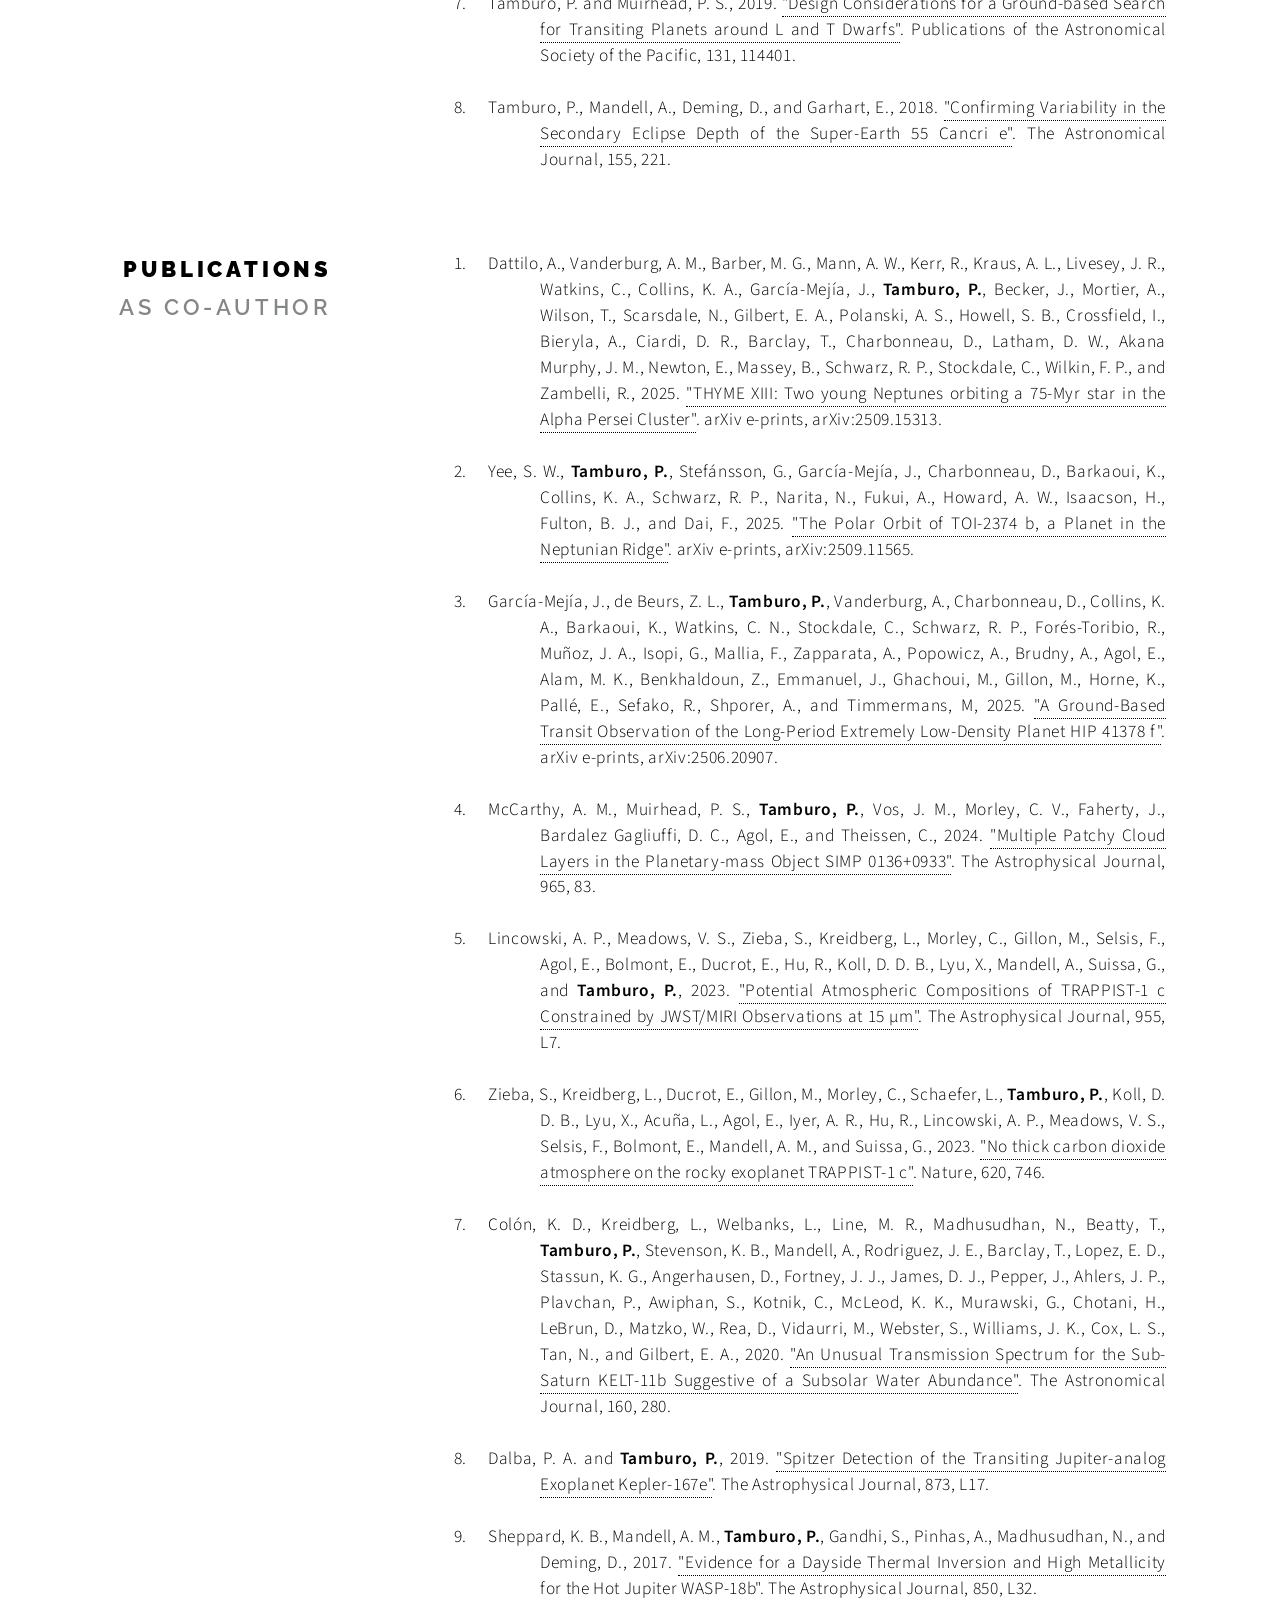
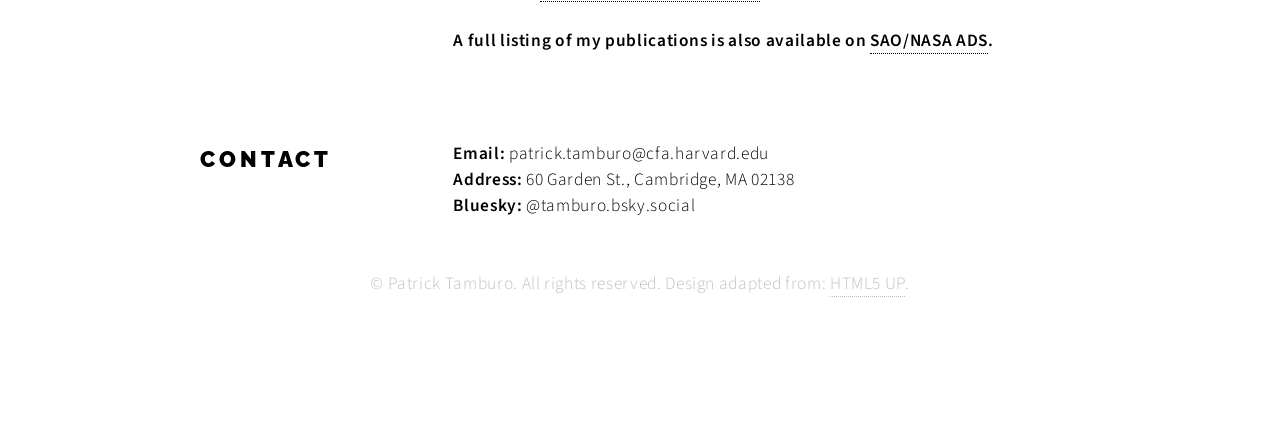
==== commit c3849c02: "add dattilo and yee papers" ====
--- a/index.html
+++ b/index.html
@@ -154,6 +154,12 @@
 					<!-- TO GENERATE:
 						<li> <span> %L, %Y. <a href="%u" target="blank">"%T"</a>. %J, %V, %p.  </span> </li> <br> 
 					-->
+
+					<li> <span> Dattilo, A., Vanderburg, A. M., Barber, M. G., Mann, A. W., Kerr, R., Kraus, A. L., Livesey, J. R., Watkins, C., Collins, K. A., García-Mejía, J., <strong>Tamburo, P.</strong>, Becker, J., Mortier, A., Wilson, T., Scarsdale, N., Gilbert, E. A., Polanski, A. S., Howell, S. B., Crossfield, I., Bieryla, A., Ciardi, D. R., Barclay, T., Charbonneau, D., Latham, D. W., Akana Murphy, J. M., Newton, E., Massey, B., Schwarz, R. P., Stockdale, C., Wilkin, F. P., and Zambelli, R., 2025. <a href="https://ui.adsabs.harvard.edu/abs/2025arXiv250915313D" target="blank">"THYME XIII: Two young Neptunes orbiting a 75-Myr star in the Alpha Persei Cluster"</a>. arXiv e-prints, arXiv:2509.15313.  </span> </li> <br> 
+					
+					<li> <span> Yee, S. W., <strong>Tamburo, P.</strong>, Stefánsson, G., García-Mejía, J., Charbonneau, D., Barkaoui, K., Collins, K. A., Schwarz, R. P., Narita, N., Fukui, A., Howard, A. W., Isaacson, H., Fulton, B. J., and Dai, F., 2025. <a href="https://ui.adsabs.harvard.edu/abs/2025arXiv250911565Y" target="blank">"The Polar Orbit of TOI-2374 b, a Planet in the Neptunian Ridge"</a>. arXiv e-prints, arXiv:2509.11565.  </span> </li> <br> 
+
+								
 					<li> <span> García-Mejía, J., de Beurs, Z. L., <strong>Tamburo, P.</strong>, Vanderburg, A., Charbonneau, D., Collins, K. A., Barkaoui, K., Watkins, C. N., Stockdale, C., Schwarz, R. P., Forés-Toribio, R., Muñoz, J. A., Isopi, G., Mallia, F., Zapparata, A., Popowicz, A., Brudny, A., Agol, E., Alam, M. K., Benkhaldoun, Z., Emmanuel, J., Ghachoui, M., Gillon, M., Horne, K., Pallé, E., Sefako, R., Shporer, A., and Timmermans, M, 2025. <a href="https://ui.adsabs.harvard.edu/abs/2025arXiv250620907G" target="blank">"A Ground-Based Transit Observation of the Long-Period Extremely Low-Density Planet HIP 41378 f"</a>. arXiv e-prints, arXiv:2506.20907. </span></li> <br>
 
 					<li> <span>  McCarthy, A. M., Muirhead, P. S., <strong>Tamburo, P.</strong>, Vos, J. M., Morley, C. V., Faherty, J., Bardalez Gagliuffi, D. C., Agol, E., and Theissen, C., 2024. <a href="https://ui.adsabs.harvard.edu/abs/2024ApJ...965...83M" target="blank">"Multiple Patchy Cloud Layers in the Planetary-mass Object SIMP 0136+0933"</a>. The Astrophysical Journal, 965, 83.  </span> </li> <br> 
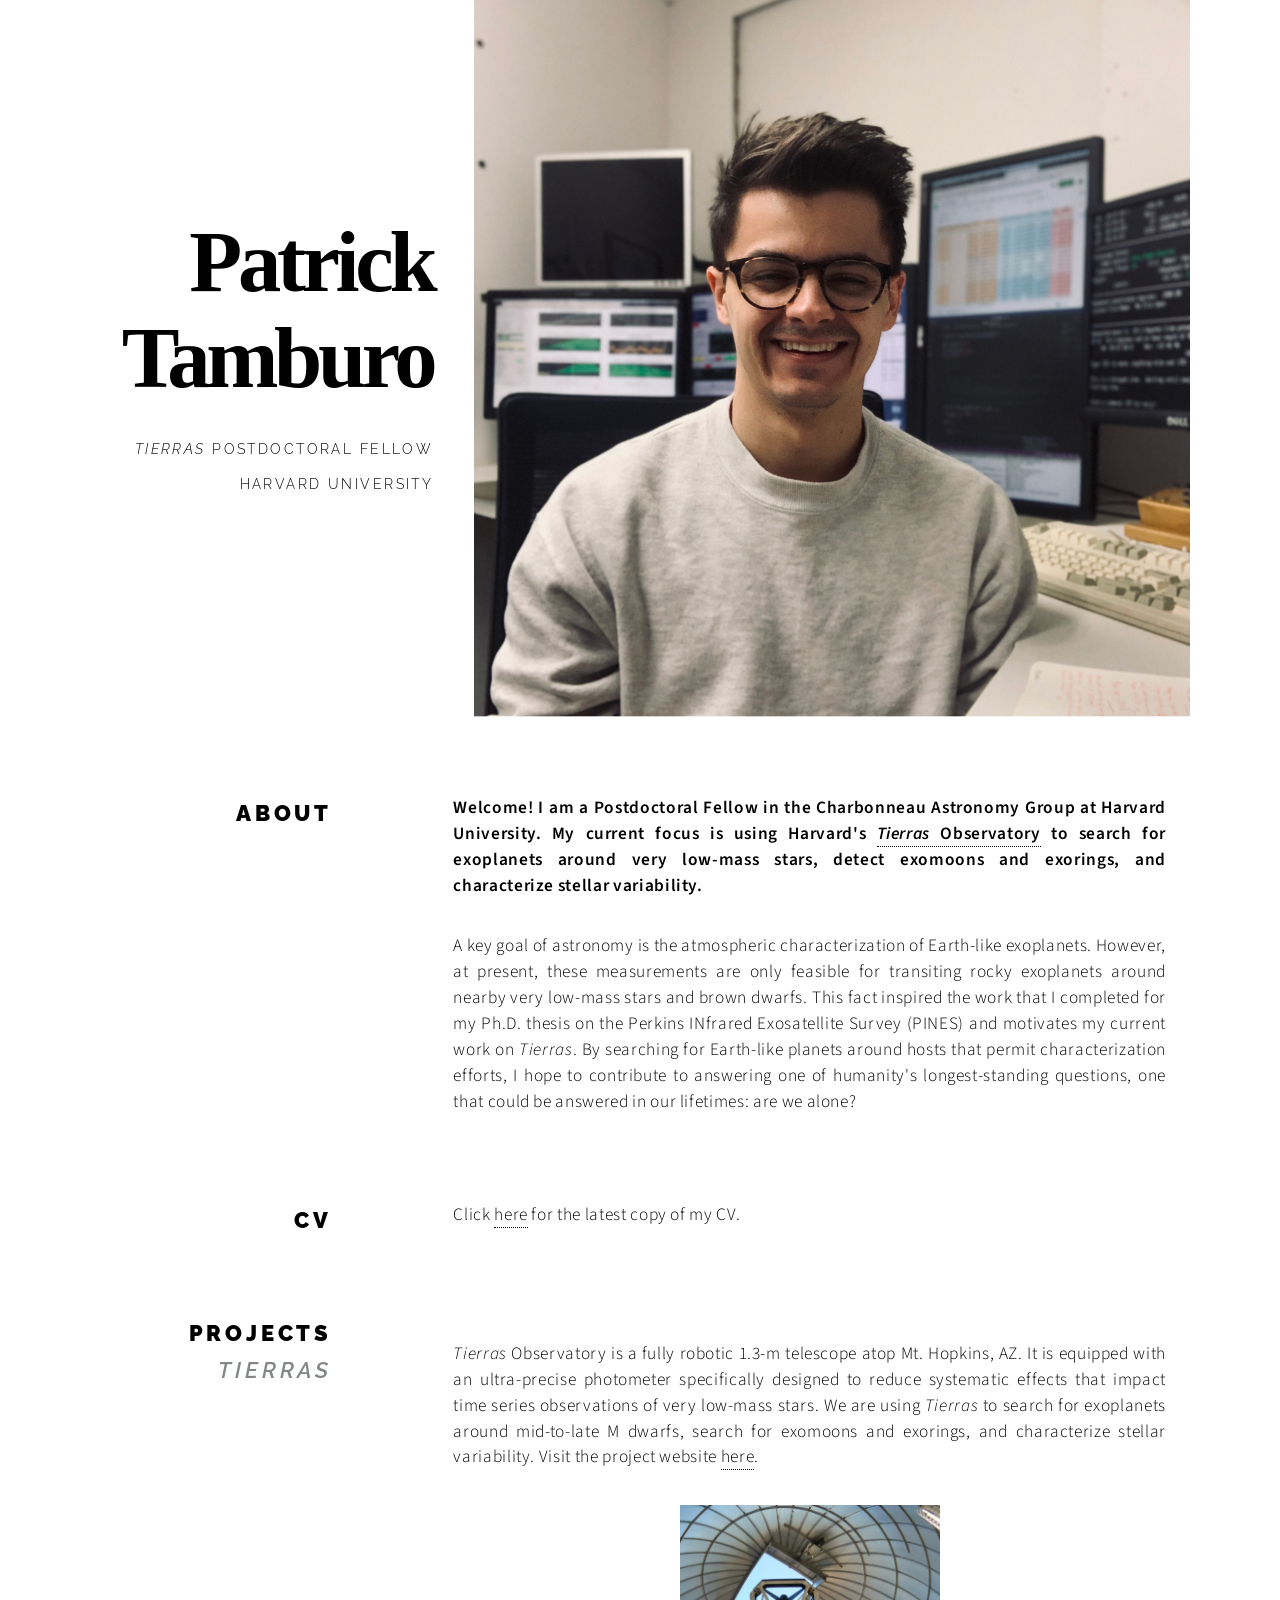
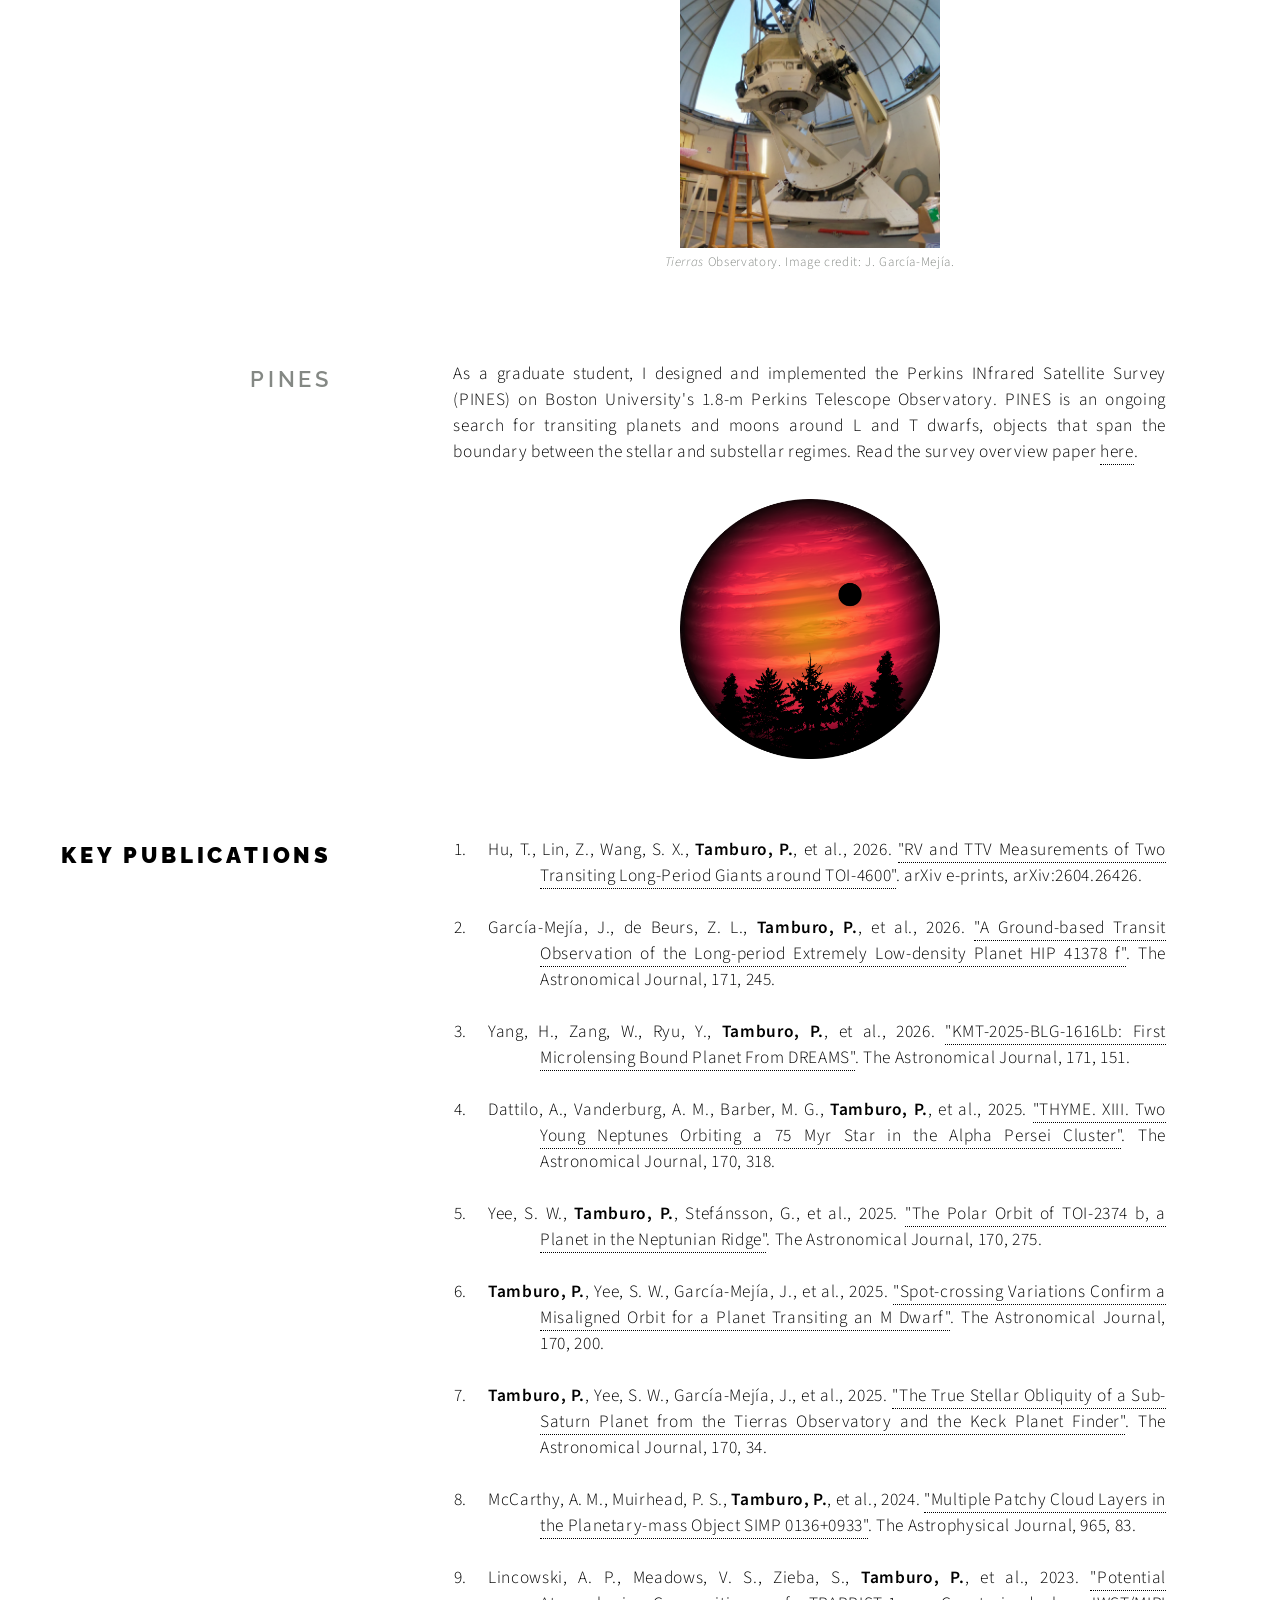
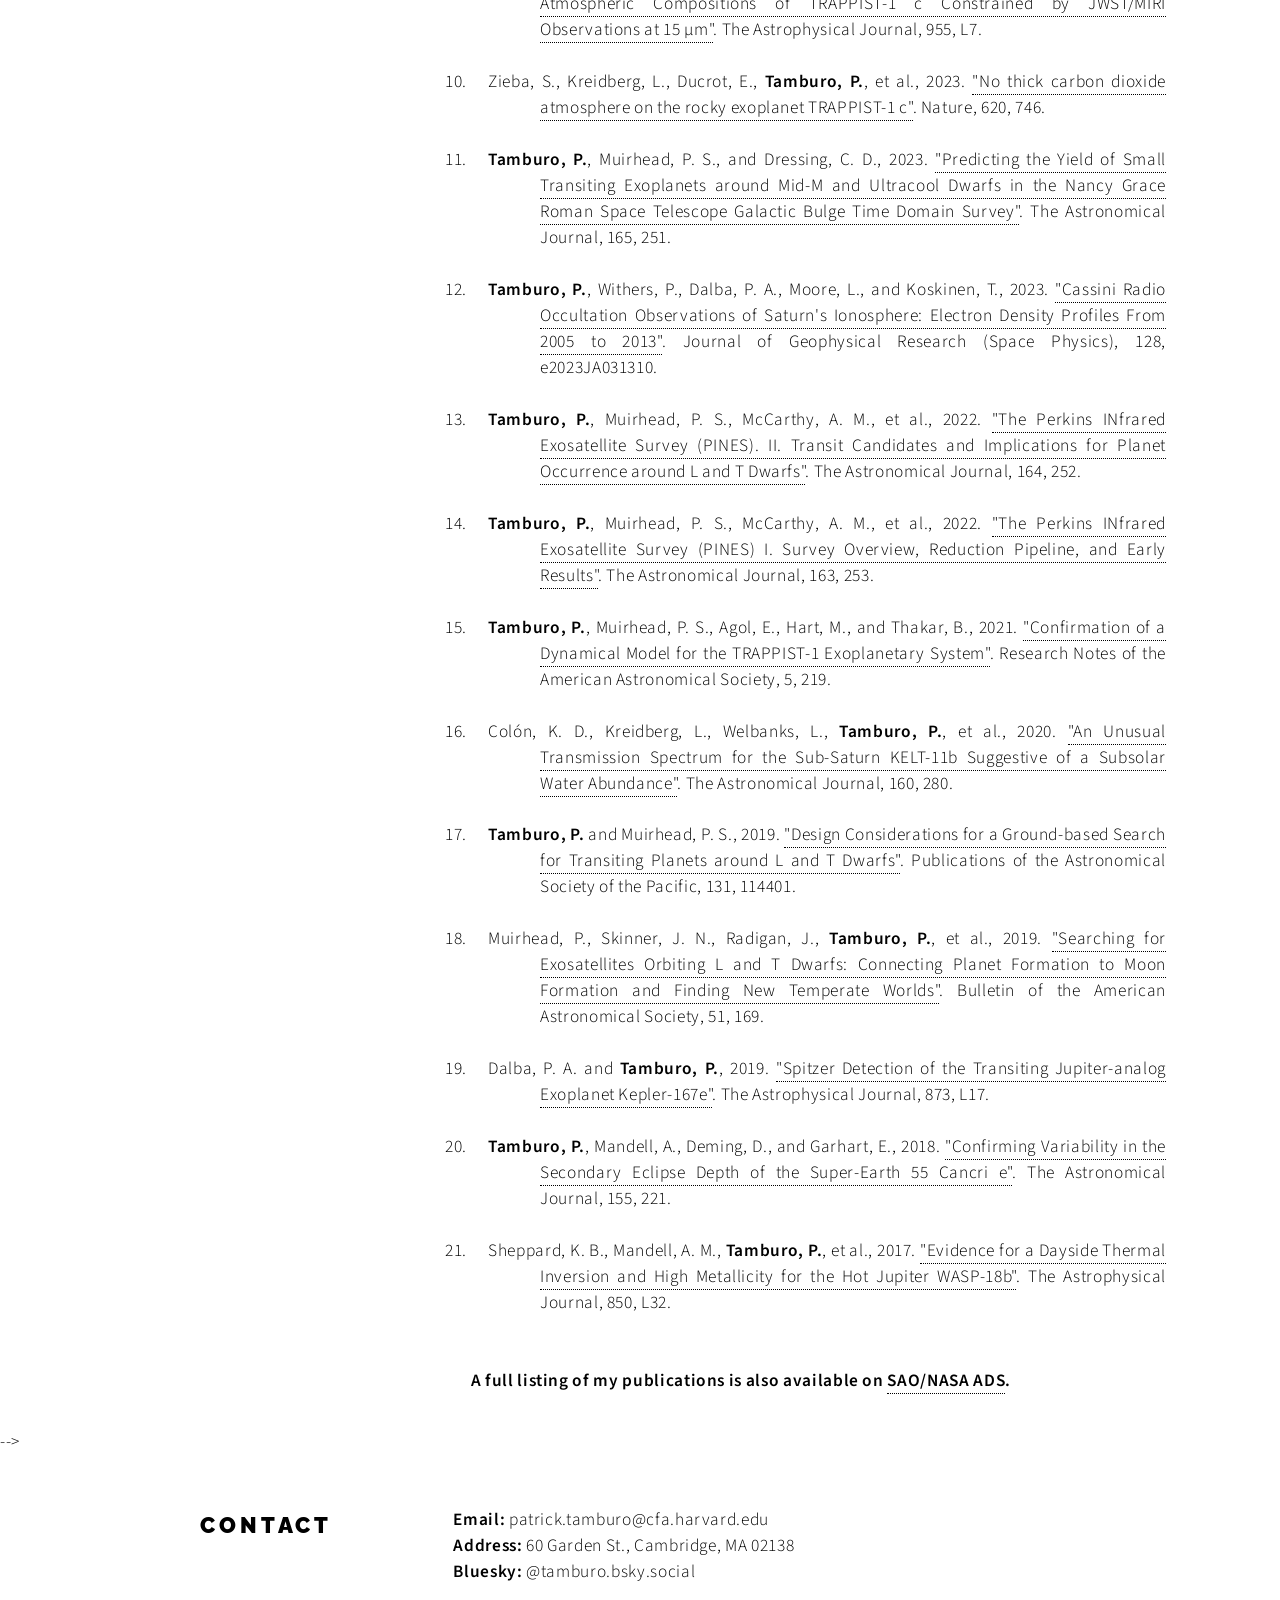
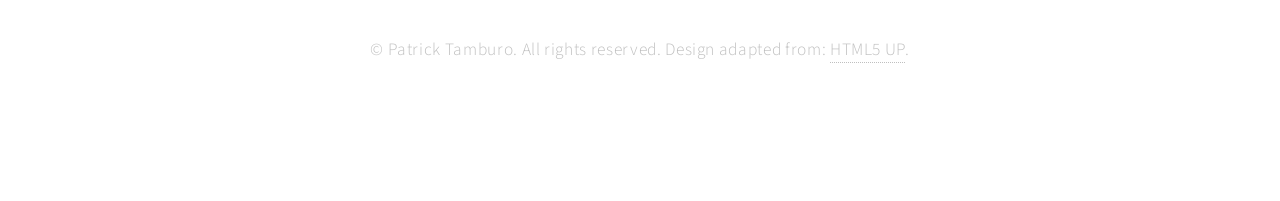
==== commit bf98f59e: "add update_publications.py and run first update" ====
--- a/index.html
+++ b/index.html
@@ -106,42 +106,43 @@
 				<!-- Section -->
 					<section>
 						<header>
-							<h2>Publications<br/><strong><FONT COLOR="#848884">as first author</FONT></strong></h2>
+							<h2>Key Publications</h2>
 
 						</header>
 						<div class="content">	
 							<ol type="1">
-							<!-- TO GENERATE:
-								<li> <span> %L, %Y. <a href="%u" target="blank">"%T"</a>. %J, %V, %p.  </span> </li> <br> 
-							-->
-								<li> <span> Tamburo, P., Yee, S. W., García-Mejía, J., Charbonneau, D., Bieryla, A., Collins, K. A., and Shporer, A., 2025. <a href="https://ui.adsabs.harvard.edu/abs/2025arXiv250611998T" target="blank">"Spot-Crossing Variations Confirm a Misaligned Orbit for a Planet Transiting an M Dwarf"</a>. arXiv e-prints, arXiv:2506.11998.  </span> </li> <br> 
-								
-								<li> <span>  Tamburo, P., Yee, S. W., García-Mejía, J., Stefánsson, G., Charbonneau, D., Bieryla, A., Howard, A. W., Isaacson, H., Fulton, B. J., and Householder, A., 2025. <a href="https://ui.adsabs.harvard.edu/abs/2025arXiv250503628T" target="blank">"The True Stellar Obliquity of a Sub-Saturn Planet from the Tierras Observatory and KPF"</a>. The Astronomical Journal, 170, 34. </span></li> <br>
-
-								<li> <span> Tamburo, P., Muirhead, P. S., and Dressing, C. D., 2023. <a href="https://ui.adsabs.harvard.edu/abs/2023AJ....165..251T" target="blank">"Predicting the Yield of Small Transiting Exoplanets around Mid-M and Ultracool Dwarfs in the Nancy Grace Roman Space Telescope Galactic Bulge Time Domain Survey"</a>. The Astronomical Journal, 165, 251.  </span> </li> <br> 
-								
-								<li> <span> Tamburo, P., Withers, P., Dalba, P. A., Moore, L., and Koskinen, T., 2023. <a href="https://ui.adsabs.harvard.edu/abs/2023JGRA..12831310T" target="blank">"Cassini Radio Occultation Observations of Saturn's Ionosphere: Electron Density Profiles From 2005 to 2013"</a>. Journal of Geophysical Research (Space Physics), 128, e2023JA031310.  </span> </li> <br> 
-
-								<li> <span> Tamburo, P., Muirhead, P. S., McCarthy, A. M., Hart, M., Vos, J. M., Agol, E., Theissen, C., Gracia, D., Bardalez Gagliuffi, D. C., and Faherty, J., 2022. <a href="https://ui.adsabs.harvard.edu/abs/2022AJ....164..252T" target="blank">"The Perkins INfrared Exosatellite Survey (PINES). II. Transit Candidates and Implications for Planet Occurrence around L and T Dwarfs"</a>. The Astronomical Journal, 164, 252.  </span> </li> <br> 
-
-
-								<li> <span> Tamburo, P., Muirhead, P. S., McCarthy, A. M., Hart, M., Gracia, D., Vos, J. M., Bardalez Gagliuffi, D. C., Faherty, J., Theissen, C., Agol, E., Skinner, J. N., and Sagear, S., 2022. <a href="https://ui.adsabs.harvard.edu/abs/2022AJ....163..253T" target="blank">"The Perkins INfrared Exosatellite Survey (PINES) I. Survey Overview, Reduction Pipeline, and Early Results"</a>. The Astronomical Journal, 163, 253.  </span> </li> <br> 
-
-
-								<li> <span> Tamburo, P. and Muirhead, P. S., 2019. <a href="https://ui.adsabs.harvard.edu/abs/2019PASP..131k4401T" target="blank">"Design Considerations for a Ground-based Search for Transiting Planets around L and T Dwarfs"</a>. Publications of the Astronomical Society of the Pacific, 131, 114401.  </span> </li> <br> 
-
-
-								<li> <span> Tamburo, P., Mandell, A., Deming, D., and Garhart, E., 2018. <a href="https://ui.adsabs.harvard.edu/abs/2018AJ....155..221T" target="blank">"Confirming Variability in the Secondary Eclipse Depth of the Super-Earth 55 Cancri e"</a>. The Astronomical Journal, 155, 221.  </span> </li>
-
-					
-				</ol> 
-							
-						</div>
-					</section>
-				
-				
-				<!-- Section -->
-					<section>
+							<li> <span> Hu, T., Lin, Z., Wang, S. X., <strong>Tamburo, P.</strong>, et al., 2026. <a href="https://ui.adsabs.harvard.edu/abs/2026arXiv260426426H" target="blank">"RV and TTV Measurements of Two Transiting Long-Period Giants around TOI-4600"</a>. arXiv e-prints, arXiv:2604.26426. </span> </li> <br>
+							<li> <span> García-Mejía, J., de Beurs, Z. L., <strong>Tamburo, P.</strong>, et al., 2026. <a href="https://ui.adsabs.harvard.edu/abs/2026AJ....171..245G" target="blank">"A Ground-based Transit Observation of the Long-period Extremely Low-density Planet HIP 41378 f"</a>. The Astronomical Journal, 171, 245. </span> </li> <br>
+							<li> <span> Yang, H., Zang, W., Ryu, Y., <strong>Tamburo, P.</strong>, et al., 2026. <a href="https://ui.adsabs.harvard.edu/abs/2026AJ....171..151Y" target="blank">"KMT-2025-BLG-1616Lb: First Microlensing Bound Planet From DREAMS"</a>. The Astronomical Journal, 171, 151. </span> </li> <br>
+							<li> <span> Dattilo, A., Vanderburg, A. M., Barber, M. G., <strong>Tamburo, P.</strong>, et al., 2025. <a href="https://ui.adsabs.harvard.edu/abs/2025AJ....170..318D" target="blank">"THYME. XIII. Two Young Neptunes Orbiting a 75 Myr Star in the Alpha Persei Cluster"</a>. The Astronomical Journal, 170, 318. </span> </li> <br>
+							<li> <span> Yee, S. W., <strong>Tamburo, P.</strong>, Stefánsson, G., et al., 2025. <a href="https://ui.adsabs.harvard.edu/abs/2025AJ....170..275Y" target="blank">"The Polar Orbit of TOI-2374 b, a Planet in the Neptunian Ridge"</a>. The Astronomical Journal, 170, 275. </span> </li> <br>
+							<li> <span> <strong>Tamburo, P.</strong>, Yee, S. W., García-Mejía, J., et al., 2025. <a href="https://ui.adsabs.harvard.edu/abs/2025AJ....170..200T" target="blank">"Spot-crossing Variations Confirm a Misaligned Orbit for a Planet Transiting an M Dwarf"</a>. The Astronomical Journal, 170, 200. </span> </li> <br>
+							<li> <span> <strong>Tamburo, P.</strong>, Yee, S. W., García-Mejía, J., et al., 2025. <a href="https://ui.adsabs.harvard.edu/abs/2025AJ....170...34T" target="blank">"The True Stellar Obliquity of a Sub-Saturn Planet from the Tierras Observatory and the Keck Planet Finder"</a>. The Astronomical Journal, 170, 34. </span> </li> <br>
+							<li> <span> McCarthy, A. M., Muirhead, P. S., <strong>Tamburo, P.</strong>, et al., 2024. <a href="https://ui.adsabs.harvard.edu/abs/2024ApJ...965...83M" target="blank">"Multiple Patchy Cloud Layers in the Planetary-mass Object SIMP 0136+0933"</a>. The Astrophysical Journal, 965, 83. </span> </li> <br>
+							<li> <span> Lincowski, A. P., Meadows, V. S., Zieba, S., <strong>Tamburo, P.</strong>, et al., 2023. <a href="https://ui.adsabs.harvard.edu/abs/2023ApJ...955L...7L" target="blank">"Potential Atmospheric Compositions of TRAPPIST-1 c Constrained by JWST/MIRI Observations at 15 μm"</a>. The Astrophysical Journal, 955, L7. </span> </li> <br>
+							<li> <span> Zieba, S., Kreidberg, L., Ducrot, E., <strong>Tamburo, P.</strong>, et al., 2023. <a href="https://ui.adsabs.harvard.edu/abs/2023Natur.620..746Z" target="blank">"No thick carbon dioxide atmosphere on the rocky exoplanet TRAPPIST-1 c"</a>. Nature, 620, 746. </span> </li> <br>
+							<li> <span> <strong>Tamburo, P.</strong>, Muirhead, P. S., and Dressing, C. D., 2023. <a href="https://ui.adsabs.harvard.edu/abs/2023AJ....165..251T" target="blank">"Predicting the Yield of Small Transiting Exoplanets around Mid-M and Ultracool Dwarfs in the Nancy Grace Roman Space Telescope Galactic Bulge Time Domain Survey"</a>. The Astronomical Journal, 165, 251. </span> </li> <br>
+							<li> <span> <strong>Tamburo, P.</strong>, Withers, P., Dalba, P. A., Moore, L., and Koskinen, T., 2023. <a href="https://ui.adsabs.harvard.edu/abs/2023JGRA..12831310T" target="blank">"Cassini Radio Occultation Observations of Saturn's Ionosphere: Electron Density Profiles From 2005 to 2013"</a>. Journal of Geophysical Research (Space Physics), 128, e2023JA031310. </span> </li> <br>
+							<li> <span> <strong>Tamburo, P.</strong>, Muirhead, P. S., McCarthy, A. M., et al., 2022. <a href="https://ui.adsabs.harvard.edu/abs/2022AJ....164..252T" target="blank">"The Perkins INfrared Exosatellite Survey (PINES). II. Transit Candidates and Implications for Planet Occurrence around L and T Dwarfs"</a>. The Astronomical Journal, 164, 252. </span> </li> <br>
+							<li> <span> <strong>Tamburo, P.</strong>, Muirhead, P. S., McCarthy, A. M., et al., 2022. <a href="https://ui.adsabs.harvard.edu/abs/2022AJ....163..253T" target="blank">"The Perkins INfrared Exosatellite Survey (PINES) I. Survey Overview, Reduction Pipeline, and Early Results"</a>. The Astronomical Journal, 163, 253. </span> </li> <br>
+							<li> <span> <strong>Tamburo, P.</strong>, Muirhead, P. S., Agol, E., Hart, M., and Thakar, B., 2021. <a href="https://ui.adsabs.harvard.edu/abs/2021RNAAS...5..219T" target="blank">"Confirmation of a Dynamical Model for the TRAPPIST-1 Exoplanetary System"</a>. Research Notes of the American Astronomical Society, 5, 219. </span> </li> <br>
+							<li> <span> Colón, K. D., Kreidberg, L., Welbanks, L., <strong>Tamburo, P.</strong>, et al., 2020. <a href="https://ui.adsabs.harvard.edu/abs/2020AJ....160..280C" target="blank">"An Unusual Transmission Spectrum for the Sub-Saturn KELT-11b Suggestive of a Subsolar Water Abundance"</a>. The Astronomical Journal, 160, 280. </span> </li> <br>
+							<li> <span> <strong>Tamburo, P.</strong> and Muirhead, P. S., 2019. <a href="https://ui.adsabs.harvard.edu/abs/2019PASP..131k4401T" target="blank">"Design Considerations for a Ground-based Search for Transiting Planets around L and T Dwarfs"</a>. Publications of the Astronomical Society of the Pacific, 131, 114401. </span> </li> <br>
+							<li> <span> Muirhead, P., Skinner, J. N., Radigan, J., <strong>Tamburo, P.</strong>, et al., 2019. <a href="https://ui.adsabs.harvard.edu/abs/2019BAAS...51c.169M" target="blank">"Searching for Exosatellites Orbiting L and T Dwarfs: Connecting Planet Formation to Moon Formation and Finding New Temperate Worlds"</a>. Bulletin of the American Astronomical Society, 51, 169. </span> </li> <br>
+							<li> <span> Dalba, P. A. and <strong>Tamburo, P.</strong>, 2019. <a href="https://ui.adsabs.harvard.edu/abs/2019ApJ...873L..17D" target="blank">"Spitzer  Detection of the Transiting Jupiter-analog Exoplanet Kepler-167e"</a>. The Astrophysical Journal, 873, L17. </span> </li> <br>
+							<li> <span> <strong>Tamburo, P.</strong>, Mandell, A., Deming, D., and Garhart, E., 2018. <a href="https://ui.adsabs.harvard.edu/abs/2018AJ....155..221T" target="blank">"Confirming Variability in the Secondary Eclipse Depth of the Super-Earth 55 Cancri e"</a>. The Astronomical Journal, 155, 221. </span> </li> <br>
+							<li> <span> Sheppard, K. B., Mandell, A. M., <strong>Tamburo, P.</strong>, et al., 2017. <a href="https://ui.adsabs.harvard.edu/abs/2017ApJ...850L..32S" target="blank">"Evidence for a Dayside Thermal Inversion and High Metallicity for the Hot Jupiter WASP-18b"</a>. The Astrophysical Journal, 850, L32. </span> </li> <br>
+
+							<br>
+							<p><strong>A full listing of my publications is also available on <a href="https://ui.adsabs.harvard.edu/search/p_=0&q=author%3A%22Tamburo%2C%20P.%22&sort=date%20desc%2C%20bibcode%20desc" target="blank">SAO/NASA ADS</a>.</strong></p>
+						</ol> 
+							
+						</div>
+					</section>
+				
+				
+				<!-- Section -->
+					<!-- <section>
 						<header>
 							<br> 
 							<h2>Publications<br/><strong><FONT COLOR="#848884">as co-author</FONT></strong></h2>
@@ -149,40 +150,37 @@
 						</header>
 						<div class="content">	
 							<ol type="1">
-							<br> 
+							<br>  -->
 					
 					<!-- TO GENERATE:
 						<li> <span> %L, %Y. <a href="%u" target="blank">"%T"</a>. %J, %V, %p.  </span> </li> <br> 
-					-->
-
-					<li> <span> Dattilo, A., Vanderburg, A. M., Barber, M. G., Mann, A. W., Kerr, R., Kraus, A. L., Livesey, J. R., Watkins, C., Collins, K. A., García-Mejía, J., <strong>Tamburo, P.</strong>, Becker, J., Mortier, A., Wilson, T., Scarsdale, N., Gilbert, E. A., Polanski, A. S., Howell, S. B., Crossfield, I., Bieryla, A., Ciardi, D. R., Barclay, T., Charbonneau, D., Latham, D. W., Akana Murphy, J. M., Newton, E., Massey, B., Schwarz, R. P., Stockdale, C., Wilkin, F. P., and Zambelli, R., 2025. <a href="https://ui.adsabs.harvard.edu/abs/2025arXiv250915313D" target="blank">"THYME XIII: Two young Neptunes orbiting a 75-Myr star in the Alpha Persei Cluster"</a>. arXiv e-prints, arXiv:2509.15313.  </span> </li> <br> 
-					
-					<li> <span> Yee, S. W., <strong>Tamburo, P.</strong>, Stefánsson, G., García-Mejía, J., Charbonneau, D., Barkaoui, K., Collins, K. A., Schwarz, R. P., Narita, N., Fukui, A., Howard, A. W., Isaacson, H., Fulton, B. J., and Dai, F., 2025. <a href="https://ui.adsabs.harvard.edu/abs/2025arXiv250911565Y" target="blank">"The Polar Orbit of TOI-2374 b, a Planet in the Neptunian Ridge"</a>. arXiv e-prints, arXiv:2509.11565.  </span> </li> <br> 
-
-								
-					<li> <span> García-Mejía, J., de Beurs, Z. L., <strong>Tamburo, P.</strong>, Vanderburg, A., Charbonneau, D., Collins, K. A., Barkaoui, K., Watkins, C. N., Stockdale, C., Schwarz, R. P., Forés-Toribio, R., Muñoz, J. A., Isopi, G., Mallia, F., Zapparata, A., Popowicz, A., Brudny, A., Agol, E., Alam, M. K., Benkhaldoun, Z., Emmanuel, J., Ghachoui, M., Gillon, M., Horne, K., Pallé, E., Sefako, R., Shporer, A., and Timmermans, M, 2025. <a href="https://ui.adsabs.harvard.edu/abs/2025arXiv250620907G" target="blank">"A Ground-Based Transit Observation of the Long-Period Extremely Low-Density Planet HIP 41378 f"</a>. arXiv e-prints, arXiv:2506.20907. </span></li> <br>
-
-					<li> <span>  McCarthy, A. M., Muirhead, P. S., <strong>Tamburo, P.</strong>, Vos, J. M., Morley, C. V., Faherty, J., Bardalez Gagliuffi, D. C., Agol, E., and Theissen, C., 2024. <a href="https://ui.adsabs.harvard.edu/abs/2024ApJ...965...83M" target="blank">"Multiple Patchy Cloud Layers in the Planetary-mass Object SIMP 0136+0933"</a>. The Astrophysical Journal, 965, 83.  </span> </li> <br> 
-								
-					<li> <span> Lincowski, A. P., Meadows, V. S., Zieba, S., Kreidberg, L., Morley, C., Gillon, M., Selsis, F., Agol, E., Bolmont, E., Ducrot, E., Hu, R., Koll, D. D. B., Lyu, X., Mandell, A., Suissa, G., and <strong>Tamburo, P.</strong>, 2023. <a href="https://ui.adsabs.harvard.edu/abs/2023ApJ...955L...7L" target="blank">"Potential Atmospheric Compositions of TRAPPIST-1 c Constrained by JWST/MIRI Observations at 15 μm"</a>. The Astrophysical Journal, 955, L7.  </span> </li> <br> 								
-								
-					<li> <span> Zieba, S., Kreidberg, L., Ducrot, E., Gillon, M., Morley, C., Schaefer, L., <strong>Tamburo, P.</strong>, Koll, D. D. B., Lyu, X., Acuña, L., Agol, E., Iyer, A. R., Hu, R., Lincowski, A. P., Meadows, V. S., Selsis, F., Bolmont, E., Mandell, A. M., and Suissa, G., 2023. <a href="https://ui.adsabs.harvard.edu/abs/2023Natur.620..746Z" target="blank">"No thick carbon dioxide atmosphere on the rocky exoplanet TRAPPIST-1 c"</a>. Nature, 620, 746.  </span> </li> <br>
-								
-					<li> <span> Colón, K. D., Kreidberg, L., Welbanks, L., Line, M. R., Madhusudhan, N., Beatty, T., <strong>Tamburo, P.</strong>, Stevenson, K. B., Mandell, A., Rodriguez, J. E., Barclay, T., Lopez, E. D., Stassun, K. G., Angerhausen, D., Fortney, J. J., James, D. J., Pepper, J., Ahlers, J. P., Plavchan, P., Awiphan, S., Kotnik, C., McLeod, K. K., Murawski, G., Chotani, H., LeBrun, D., Matzko, W., Rea, D., Vidaurri, M., Webster, S., Williams, J. K., Cox, L. S., Tan, N., and Gilbert, E. A., 2020. <a href="https://ui.adsabs.harvard.edu/abs/2020AJ....160..280C" target="blank">"An Unusual Transmission Spectrum for the Sub-Saturn KELT-11b Suggestive of a Subsolar Water Abundance"</a>. The Astronomical Journal, 160, 280.  </span> </li> <br>
-
-			  		<li> <span> Dalba, P. A. and <strong>Tamburo, P.</strong>, 2019. <a href="https://ui.adsabs.harvard.edu/abs/2019ApJ...873L..17D" target="blank">"Spitzer  Detection of the Transiting Jupiter-analog Exoplanet Kepler-167e"</a>. The Astrophysical Journal, 873, L17.  </span> </li> <br>
-
-				
-			  		<li> <span> Sheppard, K. B., Mandell, A. M., <strong>Tamburo, P.</strong>, Gandhi, S., Pinhas, A., Madhusudhan, N., and Deming, D., 2017. <a href="https://ui.adsabs.harvard.edu/abs/2017ApJ...850L..32S" target="blank">"Evidence for a Dayside Thermal Inversion and High Metallicity for the Hot Jupiter WASP-18b"</a>. The Astrophysical Journal, 850, L32.  </span> </li>
-
-				</ol> 
-							
+					-->					
+					
+
+								
+					
+
+					<!-- 
+								
+				
+								
+	
+								
+					
+
+			  		
+
+				
+			  		--> -->
+
+				<!-- </ol>  -->
+<!-- 							
 							<br>
 						  <p><strong>A full listing of my publications is also available on  <a href="https://ui.adsabs.harvard.edu/search/p_=0&q=author%3A%22Tamburo%2C%20P.%22&sort=date%20desc%2C%20bibcode%20desc" target="blank">SAO/NASA ADS</a>.</strong></p>
 
 						</div>
 						
-					</section>
+					</section> -->
 
 				
 
--- a/assets/css/main.css
+++ b/assets/css/main.css
@@ -0,0 +1,621 @@
+@import url("https://fonts.googleapis.com/css?family=Source+Sans+Pro:300,600,700,300i,600i,700i|Raleway:600,800");
+
+html, body, div, span, applet, object,
+iframe, h1, h2, h3, h4, h5, h6, p, blockquote,
+pre, a, abbr, acronym, address, big, cite,
+code, del, dfn, em, img, ins, kbd, q, s, samp,
+small, strike, strong, sub, sup, tt, var, b,
+u, i, center, dl, dt, dd, ol, ul, li, fieldset,
+form, label, legend, table, caption, tbody,
+tfoot, thead, tr, th, td, article, aside,
+canvas, details, embed, figure, figcaption,
+footer, header, hgroup, menu, nav, output, ruby,
+section, summary, time, mark, audio, video {
+	margin: 0;
+	padding: 0;
+	border: 0;
+	font-size: 100%;
+	font: inherit;
+	vertical-align: baseline;
+}
+
+article, aside, details, figcaption, figure,
+footer, header, hgroup, menu, nav, section {
+	display: block;
+}
+
+body {
+	line-height: 1;
+}
+
+ol, ul {
+	list-style: none;
+}
+
+.center {
+	display: block;
+	margin-left: auto;
+	margin-right: auto;
+	width: 50%;
+}
+
+table {
+	border-collapse: collapse;
+	border-spacing: 0;
+}
+
+body {
+	-webkit-text-size-adjust: none;
+}
+
+/* Basic */
+
+	@-ms-viewport {
+		width: device-width;
+	}
+
+	body {
+		-ms-overflow-style: scrollbar;
+	}
+
+	@media screen and (max-width: 480px) {
+
+		html, body {
+			min-width: 320px;
+		}
+
+	}
+
+	html {
+		box-sizing: border-box;
+	}
+
+	*, *:before, *:after {
+		box-sizing: inherit;
+	}
+
+	html {
+		overflow-x: hidden;
+	}
+
+	body {
+		background: #ffffff;
+		overflow-x: hidden;
+	}
+
+		body.is-preload *, body.is-preload *:before, body.is-preload *:after {
+			-moz-animation: none !important;
+			-webkit-animation: none !important;
+			-ms-animation: none !important;
+			animation: none !important;
+			-moz-transition: none !important;
+			-webkit-transition: none !important;
+			-ms-transition: none !important;
+			transition: none !important;
+		}
+
+/* Typography */
+
+	html {
+		font-size: 18pt;
+	}
+
+		@media screen and (max-width: 1920px) {
+
+			html {
+				font-size: 13pt;
+			}
+
+		}
+
+		@media screen and (max-width: 1152px) {
+
+			html {
+				font-size: 14pt;
+			}
+
+		}
+
+		@media screen and (max-width: 736px) {
+
+			html {
+				font-size: 12pt;
+			}
+
+		}
+
+		@media screen and (max-width: 480px) {
+
+			html {
+				font-size: 11pt;
+			}
+
+		}
+
+	body {
+		background-color: #ffffff;
+		color: #000000;
+	}
+
+	body {
+		color: #000000;
+		font-family: "Source Sans Pro", Helvetica, sans-serif;
+		font-size: 1rem;
+		font-weight: 300;
+		letter-spacing: 0.0375em;
+		line-height: 1.5;
+	}
+
+	a {
+		-moz-transition: border-bottom-color 0.25s ease-in-out;
+		-webkit-transition: border-bottom-color 0.25s ease-in-out;
+		-ms-transition: border-bottom-color 0.25s ease-in-out;
+		transition: border-bottom-color 0.25s ease-in-out;
+		text-decoration: none;
+		color: #000000;
+		border-bottom: dotted 1px;
+	}
+
+		a:hover {
+			text-decoration: none;
+			border-bottom-color: transparent;
+		}
+
+	strong, b {
+		font-weight: 600;
+		color: #000000;
+	}
+
+	em, i {
+		font-style: italic;
+	}
+
+	p {
+		margin: 0 0 2rem 0;
+	}
+
+	h1, h2, h3, h4, h5, h6 {
+		color: #000000;
+		font-family: "Raleway", Helvetica, sans-serif;
+		font-weight: 600;
+		letter-spacing: 0.175em;
+		line-height: 1.75;
+		margin: 0 0 1.5rem 0;
+		text-transform: uppercase;
+	}
+
+		h1 a, h2 a, h3 a, h4 a, h5 a, h6 a {
+			color: inherit;
+			text-decoration: none;
+		}
+
+	h1 {
+		font-family: Superior title, Times New Roman, sans-serif;
+		font-size: 5rem;
+		font-weight: 700;
+		letter-spacing: -0.05em;
+		line-height: 1.1;
+		margin: 0 0 1.5rem 0;
+		text-transform: none;
+	}
+
+	h2 {
+		font-size: 1.25rem;
+		font-weight: 1000;
+		margin: 0 0 2rem 0;
+	}
+
+	h3 {
+		font-size: 0.875rem;
+	}
+
+	h4 {
+		font-size: 0.875rem;
+	}
+
+	h5 {
+		font-size: 0.75rem;
+	}
+
+	h6 {
+		font-size: 0.625rem;
+	}
+
+	@media screen and (max-width: 736px) {
+
+		h1 {
+			font-size: 4.5rem;
+			line-height: 1.1;
+		}
+
+		h2 {
+			font-size: 1.25rem;
+			line-height: 1.7;
+		}
+
+		h3 {
+			font-size: 0.9rem;
+		}
+
+		h4 {
+			font-size: 0.75rem;
+		}
+
+		h5 {
+			font-size: 0.675rem;
+		}
+
+	}
+
+	@media screen and (max-width: 360px) {
+
+		h1 {
+			font-size: 3.75rem;
+		}
+
+		h2 {
+			font-size: 1.125rem;
+		}
+
+		h3 {
+			font-size: 0.8rem;
+		}
+
+		h4 {
+			font-size: 0.675rem;
+		}
+
+		h5 {
+			font-size: 0.675rem;
+		}
+
+	}
+
+/* List */
+
+	ol {
+		list-style: decimal outside none;
+		margin-left: 0;
+		padding-left: 1em;
+	}
+
+	ol li {
+		padding-left: 4em;
+		text-indent: -3em;
+	}
+
+	ul {
+		list-style: disc;
+		margin: 0 0 2rem 0;
+		padding-left: 1rem;
+	}
+
+		ul li {
+			padding-left: 0.325rem;
+		}
+
+/* Wrapper */
+
+	#wrapper {
+		position: relative;
+		width: 100vw;
+		padding: 0 0 1rem 0;
+	}
+
+		#wrapper:before {
+			background-attachment: fixed;
+			background-color: #ffffff;
+			background-position: -50% 10%;
+			background-repeat: repeat-y;
+			background-size: 75% auto;
+			content: '';
+			display: block;
+			height: 100%;
+			left: 0;
+			position: absolute;
+			top: 0;
+			width: 30vw;
+			z-index: -1;
+		}
+
+		#wrapper section {
+			display: grid;
+			grid-template-areas: "header content" "footer content";
+			grid-template-columns: 30vw 70vw;
+			grid-template-rows: 1fr;
+		}
+
+			#wrapper section:first-child {
+				margin-top: 0;
+				margin-bottom: 0;
+			}
+
+			#wrapper section > header {
+				grid-area: header;
+				justify-self: end;
+				text-align: right;
+			}
+
+				#wrapper section > header h2 {
+					margin: 0rem 0 1rem 0;
+					margin-right: -5rem;
+				}
+
+				#wrapper section > header h1 + p {
+					font-family: "Raleway", Helvetica, sans-serif;
+					font-size: 0.8rem;
+					letter-spacing: 0.175em;
+					line-height: 2.5;
+					text-transform: uppercase;
+				}
+
+			#wrapper section > .content {
+				grid-area: content;
+				max-width: 95%;
+				position: relative;
+				text-align: justify;
+				text-justify: inter-word;
+			}
+
+			#wrapper section > footer {
+				grid-area: footer;
+				text-align: right;
+			}
+
+		#wrapper > section {
+			position: relative;
+		}
+
+			#wrapper > section > header h1, #wrapper > section > header h2 {
+				position: relative;
+			}
+
+			#wrapper > section > header h1 {
+				margin-top: -2rem;
+			}
+
+				#wrapper > section > header h1:before {
+					top: 3rem;
+				}
+
+				#wrapper > section > header h1:after {
+					top: 2.75rem;
+				}
+
+			#wrapper > section > .content > section {
+				position: relative;
+			}
+
+				#wrapper > section > .content > section:first-child {
+					margin-top: 6rem;
+				}
+
+			#wrapper > section.intro {
+				align-items: center;
+			}
+
+				#wrapper > section.intro > header {
+					padding-top: 4rem;
+					width: 100%;
+				}
+
+					#wrapper > section.intro > header > * {
+						margin-left: auto;
+					}
+
+					#wrapper > section.intro > header:before {
+						left: auto;
+					}
+
+				#wrapper > section.intro > .content {
+					height: 100vh;
+					max-width: none;
+				}
+
+		#wrapper .copyright {
+			color: rgba(0, 0, 0, 0.25);
+			font-size: 1rem;
+			position: relative;
+			width: 100%;
+			text-align: center;
+			margin-top: 1rem;
+		}
+
+			#wrapper .copyright a {
+				color: inherit;
+			}
+
+		#wrapper section {
+			margin-top: 2rem;
+		}
+
+			#wrapper section > header {
+				padding: 0 10rem 0 5rem;
+				width: 35rem;
+			}
+
+			#wrapper section > .content {
+				padding: 0 5rem;
+			}
+
+			#wrapper section > footer {
+				padding: 0 10rem;
+			}
+
+		#wrapper > section > header:before {
+			height: calc(100% + 10rem);
+			left: calc(40vw - 5rem);
+		}
+
+		#wrapper > section > header h1:before, #wrapper > section > header h2:before {
+			right: -5rem;
+			width: 2.5rem;
+		}
+
+		#wrapper > section > header h1:after, #wrapper > section > header h2:after {
+			right: -2.5rem;
+		}
+
+		#wrapper > section > .content > section {
+			left: calc(-40vw - 5rem);
+		}
+
+			#wrapper > section > .content > section > header {
+				width: 32rem;
+			}
+
+		#wrapper > section.intro > header > * {
+			width: 20rem;
+		}
+
+		#wrapper > section.intro > header:before {
+			margin-left: calc(40vw - 10rem);
+		}
+
+		@media screen and (max-width: 1152px) {
+
+			#wrapper > section.intro > header > * {
+				width: 100%;
+			}
+
+			#wrapper > section.intro > header:before {
+				margin-left: 0;
+			}
+
+		}
+
+		#wrapper > section:last-of-type > header:after {
+			left: calc(40vw - 5rem - 0.25rem + 1px);
+		}
+
+		#wrapper .copyright {
+			padding: 0 5rem;
+		}
+
+		@media screen and (max-width: 1280px) {
+
+			#wrapper {
+				padding: 0 0 8rem 0;
+			}
+
+				#wrapper section {
+					margin: 3rem 0 0 0;
+				}
+
+					#wrapper section > header {
+						padding: 0 8rem 0 4rem;
+						width: 33rem;
+					}
+
+					#wrapper section > .content {
+						padding: 0 4rem;
+					}
+
+					#wrapper section > footer {
+						padding: 0 8rem;
+					}
+
+				#wrapper > section > header:before {
+					height: calc(100% + 8rem);
+					left: calc(40vw - 4rem);
+				}
+
+				#wrapper > section > header h1:before, #wrapper > section > header h2:before {
+					right: -4rem;
+					width: 2rem;
+				}
+
+				#wrapper > section > header h1:after, #wrapper > section > header h2:after {
+					right: -2rem;
+				}
+
+				#wrapper > section > .content > section {
+					left: calc(-40vw - 4rem);
+				}
+
+					#wrapper > section > .content > section > header {
+						width: 30rem;
+					}
+
+				#wrapper > section.intro > header > * {
+					width: 21rem;
+				}
+
+				#wrapper > section.intro > header:before {
+					margin-left: calc(40vw - 8.75rem);
+				}
+
+		}
+
+		@media screen and (max-width: 1280px) and (max-width: 1152px) {
+
+			#wrapper > section.intro > header > * {
+				width: 100%;
+				margin-left: 0vw;
+				text-align: center;
+			}
+
+			#wrapper > section.intro > header:before {
+				margin-left: 2.5vw;
+				margin: 0px 5rem;
+			}
+
+		}
+
+		@media screen and (max-width: 1280px) {
+
+			#wrapper > section:last-of-type > header:after {
+				left: calc(40vw - 4rem - 0.25rem + 1px);
+			}
+
+			#wrapper .copyright {
+				padding: 0 4rem;
+			}
+
+		}
+
+		@media screen and (max-width: 1152px) {
+
+			#wrapper {
+				padding: 0;
+			}
+
+				#wrapper:before {
+					display: none;
+				}
+
+				#wrapper section {
+					grid-template-areas: "header" "content" "footer";
+					grid-template-columns: 1fr;
+					grid-template-rows: 3fr;
+				}
+
+					#wrapper section > header {
+						justify-self: start;
+						padding: 0 5rem;
+						padding-left: 5rem;
+						text-align: left;
+						width: 100%;
+					}
+
+					#wrapper section > .content {
+						padding: 0 5rem;
+						width: 100%;
+						overflow-x: hidden;
+					}
+
+					#wrapper section > footer {
+						padding: 0;
+						text-align: left;
+					}
+
+				#wrapper > section {
+					margin: 0;
+				}
+
+					#wrapper > section > header {
+						background-attachment: fixed;
+						background-color: #ffffff;
+					}
+
+		}
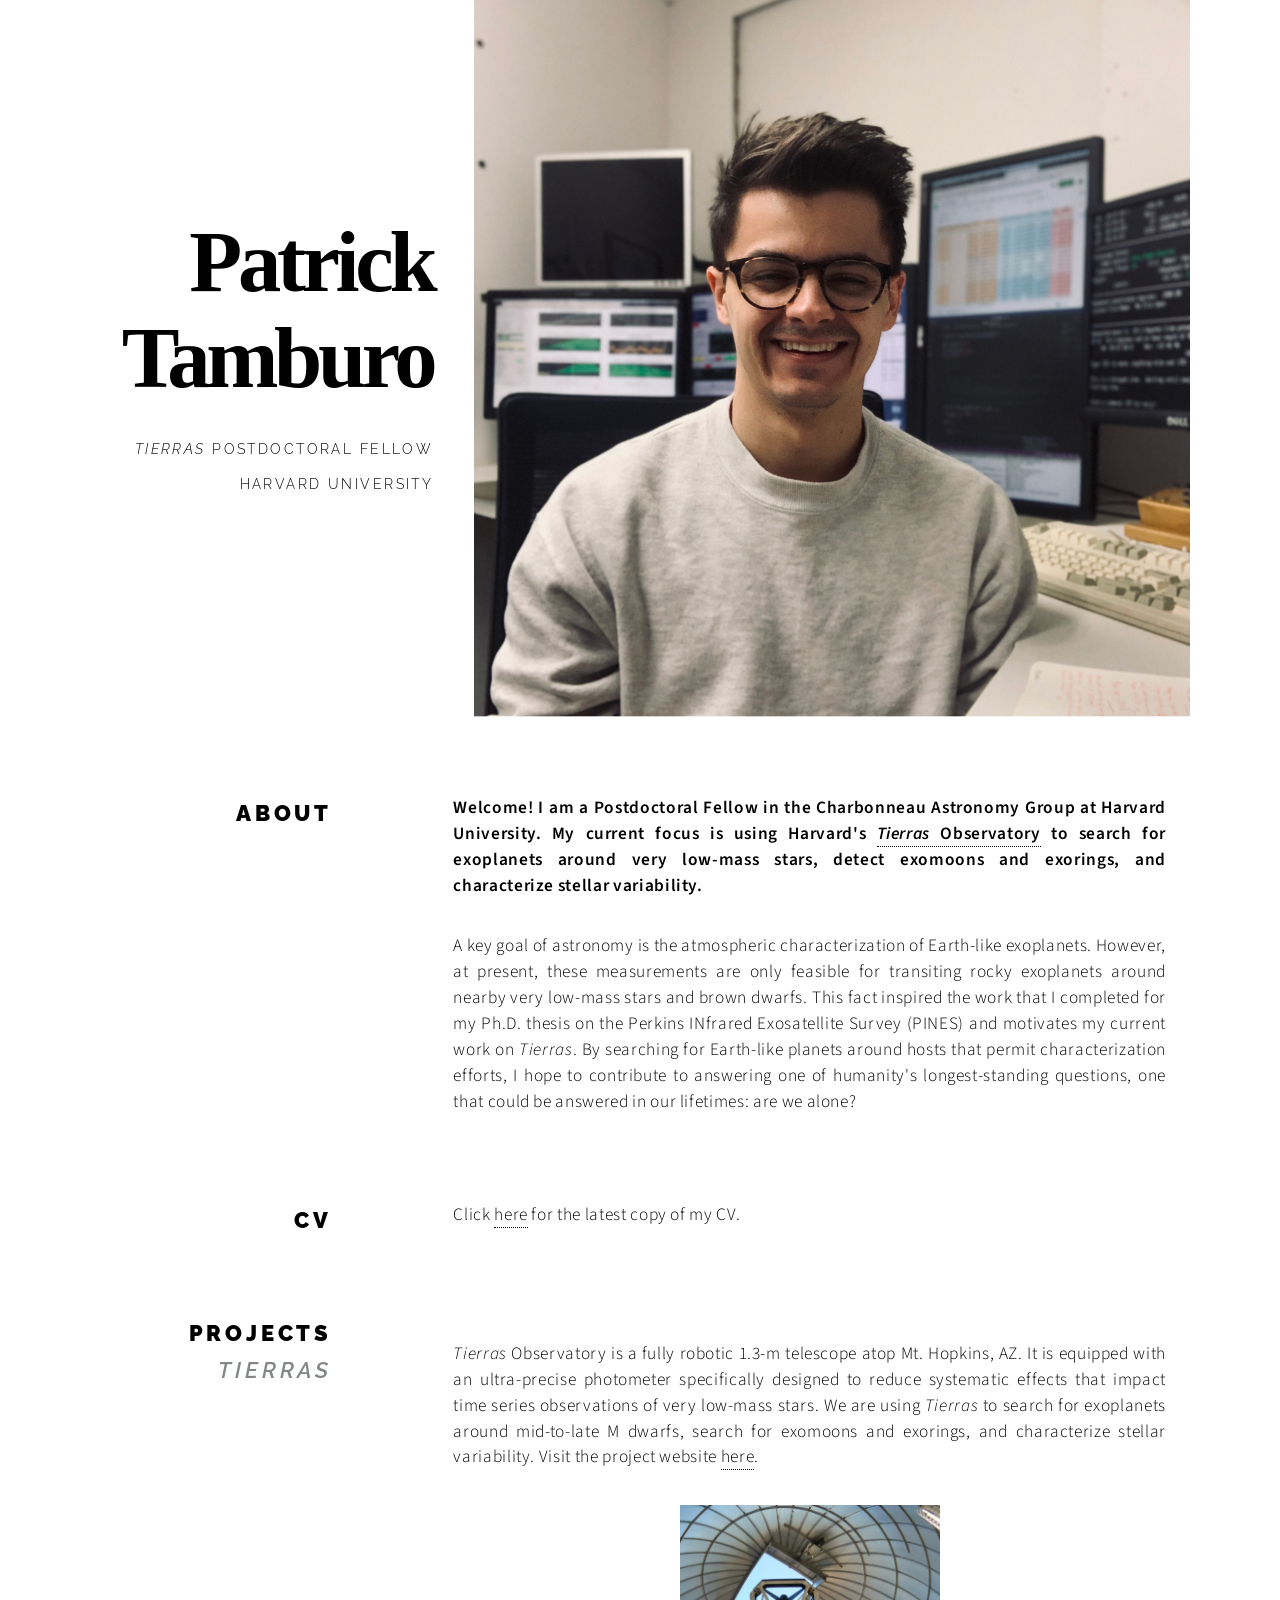
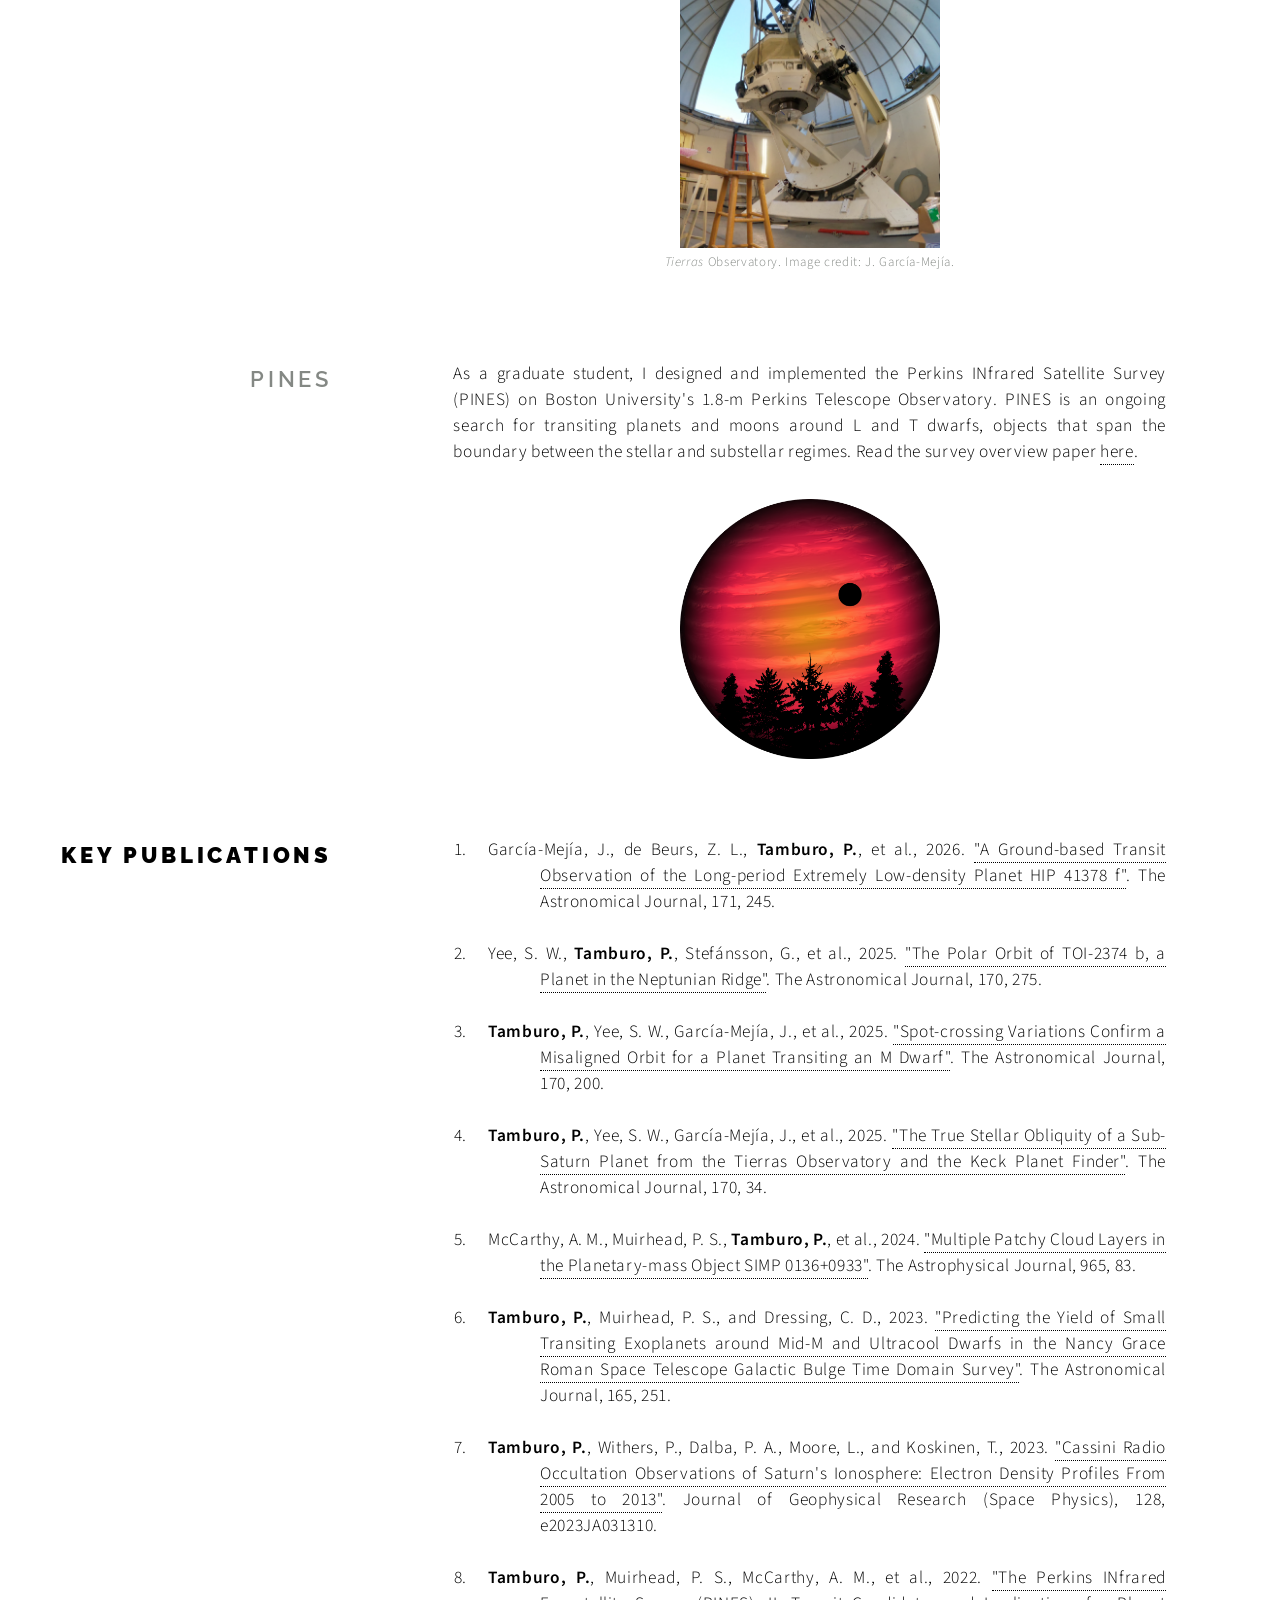
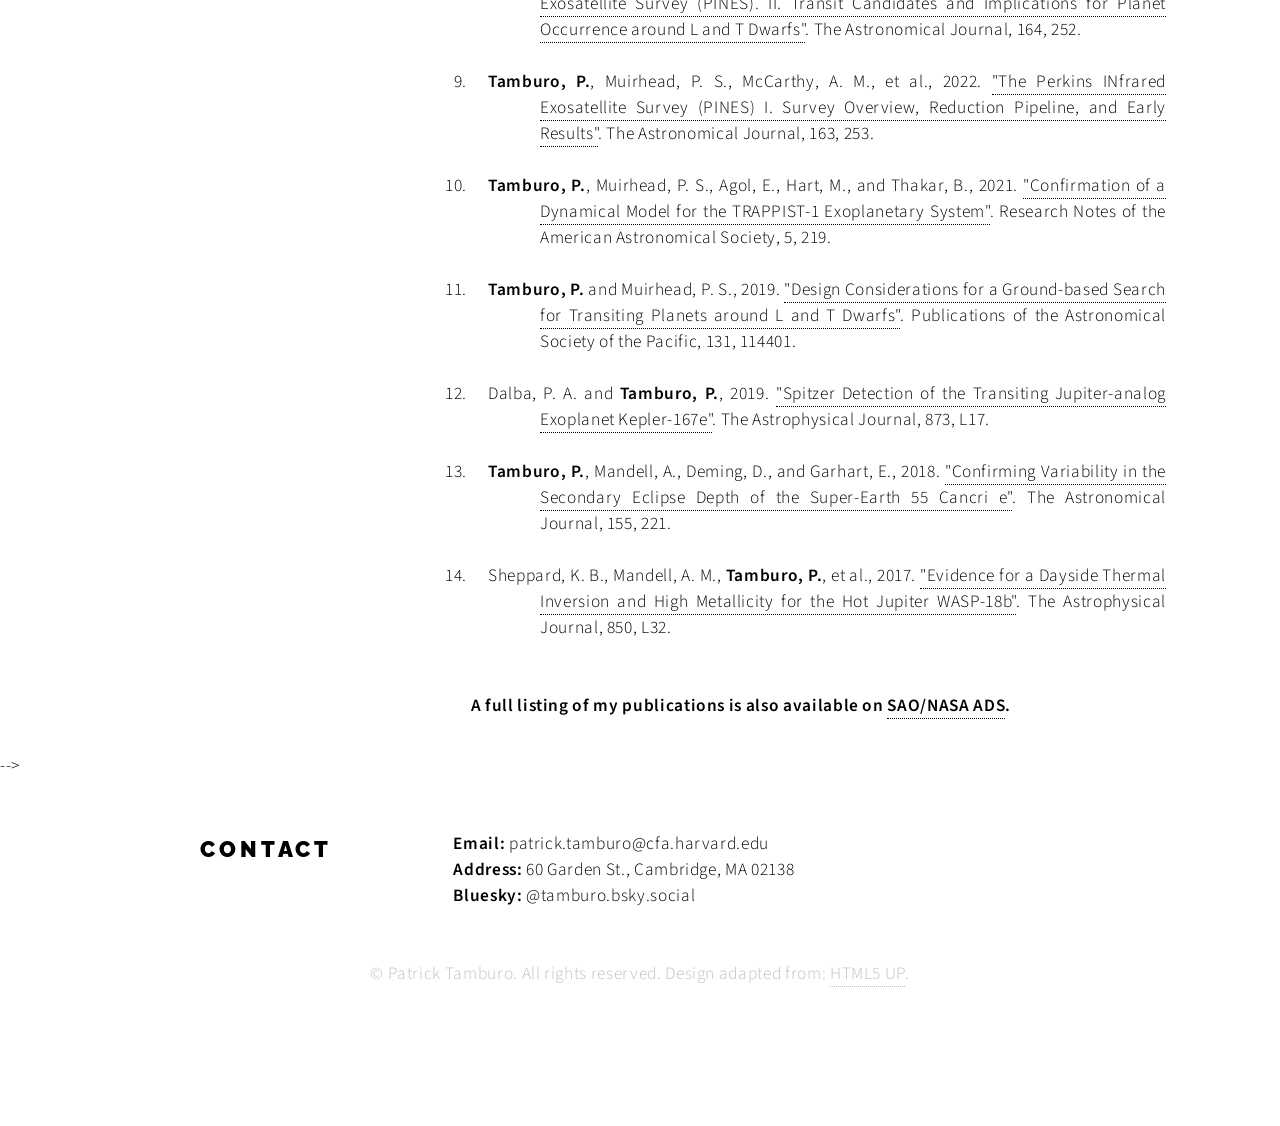
==== commit 40a1cc5f: "fixed bug in update_publications" ====
--- a/index.html
+++ b/index.html
@@ -111,24 +111,17 @@
 						</header>
 						<div class="content">	
 							<ol type="1">
-							<li> <span> Hu, T., Lin, Z., Wang, S. X., <strong>Tamburo, P.</strong>, et al., 2026. <a href="https://ui.adsabs.harvard.edu/abs/2026arXiv260426426H" target="blank">"RV and TTV Measurements of Two Transiting Long-Period Giants around TOI-4600"</a>. arXiv e-prints, arXiv:2604.26426. </span> </li> <br>
 							<li> <span> García-Mejía, J., de Beurs, Z. L., <strong>Tamburo, P.</strong>, et al., 2026. <a href="https://ui.adsabs.harvard.edu/abs/2026AJ....171..245G" target="blank">"A Ground-based Transit Observation of the Long-period Extremely Low-density Planet HIP 41378 f"</a>. The Astronomical Journal, 171, 245. </span> </li> <br>
-							<li> <span> Yang, H., Zang, W., Ryu, Y., <strong>Tamburo, P.</strong>, et al., 2026. <a href="https://ui.adsabs.harvard.edu/abs/2026AJ....171..151Y" target="blank">"KMT-2025-BLG-1616Lb: First Microlensing Bound Planet From DREAMS"</a>. The Astronomical Journal, 171, 151. </span> </li> <br>
-							<li> <span> Dattilo, A., Vanderburg, A. M., Barber, M. G., <strong>Tamburo, P.</strong>, et al., 2025. <a href="https://ui.adsabs.harvard.edu/abs/2025AJ....170..318D" target="blank">"THYME. XIII. Two Young Neptunes Orbiting a 75 Myr Star in the Alpha Persei Cluster"</a>. The Astronomical Journal, 170, 318. </span> </li> <br>
 							<li> <span> Yee, S. W., <strong>Tamburo, P.</strong>, Stefánsson, G., et al., 2025. <a href="https://ui.adsabs.harvard.edu/abs/2025AJ....170..275Y" target="blank">"The Polar Orbit of TOI-2374 b, a Planet in the Neptunian Ridge"</a>. The Astronomical Journal, 170, 275. </span> </li> <br>
 							<li> <span> <strong>Tamburo, P.</strong>, Yee, S. W., García-Mejía, J., et al., 2025. <a href="https://ui.adsabs.harvard.edu/abs/2025AJ....170..200T" target="blank">"Spot-crossing Variations Confirm a Misaligned Orbit for a Planet Transiting an M Dwarf"</a>. The Astronomical Journal, 170, 200. </span> </li> <br>
 							<li> <span> <strong>Tamburo, P.</strong>, Yee, S. W., García-Mejía, J., et al., 2025. <a href="https://ui.adsabs.harvard.edu/abs/2025AJ....170...34T" target="blank">"The True Stellar Obliquity of a Sub-Saturn Planet from the Tierras Observatory and the Keck Planet Finder"</a>. The Astronomical Journal, 170, 34. </span> </li> <br>
 							<li> <span> McCarthy, A. M., Muirhead, P. S., <strong>Tamburo, P.</strong>, et al., 2024. <a href="https://ui.adsabs.harvard.edu/abs/2024ApJ...965...83M" target="blank">"Multiple Patchy Cloud Layers in the Planetary-mass Object SIMP 0136+0933"</a>. The Astrophysical Journal, 965, 83. </span> </li> <br>
-							<li> <span> Lincowski, A. P., Meadows, V. S., Zieba, S., <strong>Tamburo, P.</strong>, et al., 2023. <a href="https://ui.adsabs.harvard.edu/abs/2023ApJ...955L...7L" target="blank">"Potential Atmospheric Compositions of TRAPPIST-1 c Constrained by JWST/MIRI Observations at 15 μm"</a>. The Astrophysical Journal, 955, L7. </span> </li> <br>
-							<li> <span> Zieba, S., Kreidberg, L., Ducrot, E., <strong>Tamburo, P.</strong>, et al., 2023. <a href="https://ui.adsabs.harvard.edu/abs/2023Natur.620..746Z" target="blank">"No thick carbon dioxide atmosphere on the rocky exoplanet TRAPPIST-1 c"</a>. Nature, 620, 746. </span> </li> <br>
 							<li> <span> <strong>Tamburo, P.</strong>, Muirhead, P. S., and Dressing, C. D., 2023. <a href="https://ui.adsabs.harvard.edu/abs/2023AJ....165..251T" target="blank">"Predicting the Yield of Small Transiting Exoplanets around Mid-M and Ultracool Dwarfs in the Nancy Grace Roman Space Telescope Galactic Bulge Time Domain Survey"</a>. The Astronomical Journal, 165, 251. </span> </li> <br>
 							<li> <span> <strong>Tamburo, P.</strong>, Withers, P., Dalba, P. A., Moore, L., and Koskinen, T., 2023. <a href="https://ui.adsabs.harvard.edu/abs/2023JGRA..12831310T" target="blank">"Cassini Radio Occultation Observations of Saturn's Ionosphere: Electron Density Profiles From 2005 to 2013"</a>. Journal of Geophysical Research (Space Physics), 128, e2023JA031310. </span> </li> <br>
 							<li> <span> <strong>Tamburo, P.</strong>, Muirhead, P. S., McCarthy, A. M., et al., 2022. <a href="https://ui.adsabs.harvard.edu/abs/2022AJ....164..252T" target="blank">"The Perkins INfrared Exosatellite Survey (PINES). II. Transit Candidates and Implications for Planet Occurrence around L and T Dwarfs"</a>. The Astronomical Journal, 164, 252. </span> </li> <br>
 							<li> <span> <strong>Tamburo, P.</strong>, Muirhead, P. S., McCarthy, A. M., et al., 2022. <a href="https://ui.adsabs.harvard.edu/abs/2022AJ....163..253T" target="blank">"The Perkins INfrared Exosatellite Survey (PINES) I. Survey Overview, Reduction Pipeline, and Early Results"</a>. The Astronomical Journal, 163, 253. </span> </li> <br>
 							<li> <span> <strong>Tamburo, P.</strong>, Muirhead, P. S., Agol, E., Hart, M., and Thakar, B., 2021. <a href="https://ui.adsabs.harvard.edu/abs/2021RNAAS...5..219T" target="blank">"Confirmation of a Dynamical Model for the TRAPPIST-1 Exoplanetary System"</a>. Research Notes of the American Astronomical Society, 5, 219. </span> </li> <br>
-							<li> <span> Colón, K. D., Kreidberg, L., Welbanks, L., <strong>Tamburo, P.</strong>, et al., 2020. <a href="https://ui.adsabs.harvard.edu/abs/2020AJ....160..280C" target="blank">"An Unusual Transmission Spectrum for the Sub-Saturn KELT-11b Suggestive of a Subsolar Water Abundance"</a>. The Astronomical Journal, 160, 280. </span> </li> <br>
 							<li> <span> <strong>Tamburo, P.</strong> and Muirhead, P. S., 2019. <a href="https://ui.adsabs.harvard.edu/abs/2019PASP..131k4401T" target="blank">"Design Considerations for a Ground-based Search for Transiting Planets around L and T Dwarfs"</a>. Publications of the Astronomical Society of the Pacific, 131, 114401. </span> </li> <br>
-							<li> <span> Muirhead, P., Skinner, J. N., Radigan, J., <strong>Tamburo, P.</strong>, et al., 2019. <a href="https://ui.adsabs.harvard.edu/abs/2019BAAS...51c.169M" target="blank">"Searching for Exosatellites Orbiting L and T Dwarfs: Connecting Planet Formation to Moon Formation and Finding New Temperate Worlds"</a>. Bulletin of the American Astronomical Society, 51, 169. </span> </li> <br>
 							<li> <span> Dalba, P. A. and <strong>Tamburo, P.</strong>, 2019. <a href="https://ui.adsabs.harvard.edu/abs/2019ApJ...873L..17D" target="blank">"Spitzer  Detection of the Transiting Jupiter-analog Exoplanet Kepler-167e"</a>. The Astrophysical Journal, 873, L17. </span> </li> <br>
 							<li> <span> <strong>Tamburo, P.</strong>, Mandell, A., Deming, D., and Garhart, E., 2018. <a href="https://ui.adsabs.harvard.edu/abs/2018AJ....155..221T" target="blank">"Confirming Variability in the Secondary Eclipse Depth of the Super-Earth 55 Cancri e"</a>. The Astronomical Journal, 155, 221. </span> </li> <br>
 							<li> <span> Sheppard, K. B., Mandell, A. M., <strong>Tamburo, P.</strong>, et al., 2017. <a href="https://ui.adsabs.harvard.edu/abs/2017ApJ...850L..32S" target="blank">"Evidence for a Dayside Thermal Inversion and High Metallicity for the Hot Jupiter WASP-18b"</a>. The Astrophysical Journal, 850, L32. </span> </li> <br>
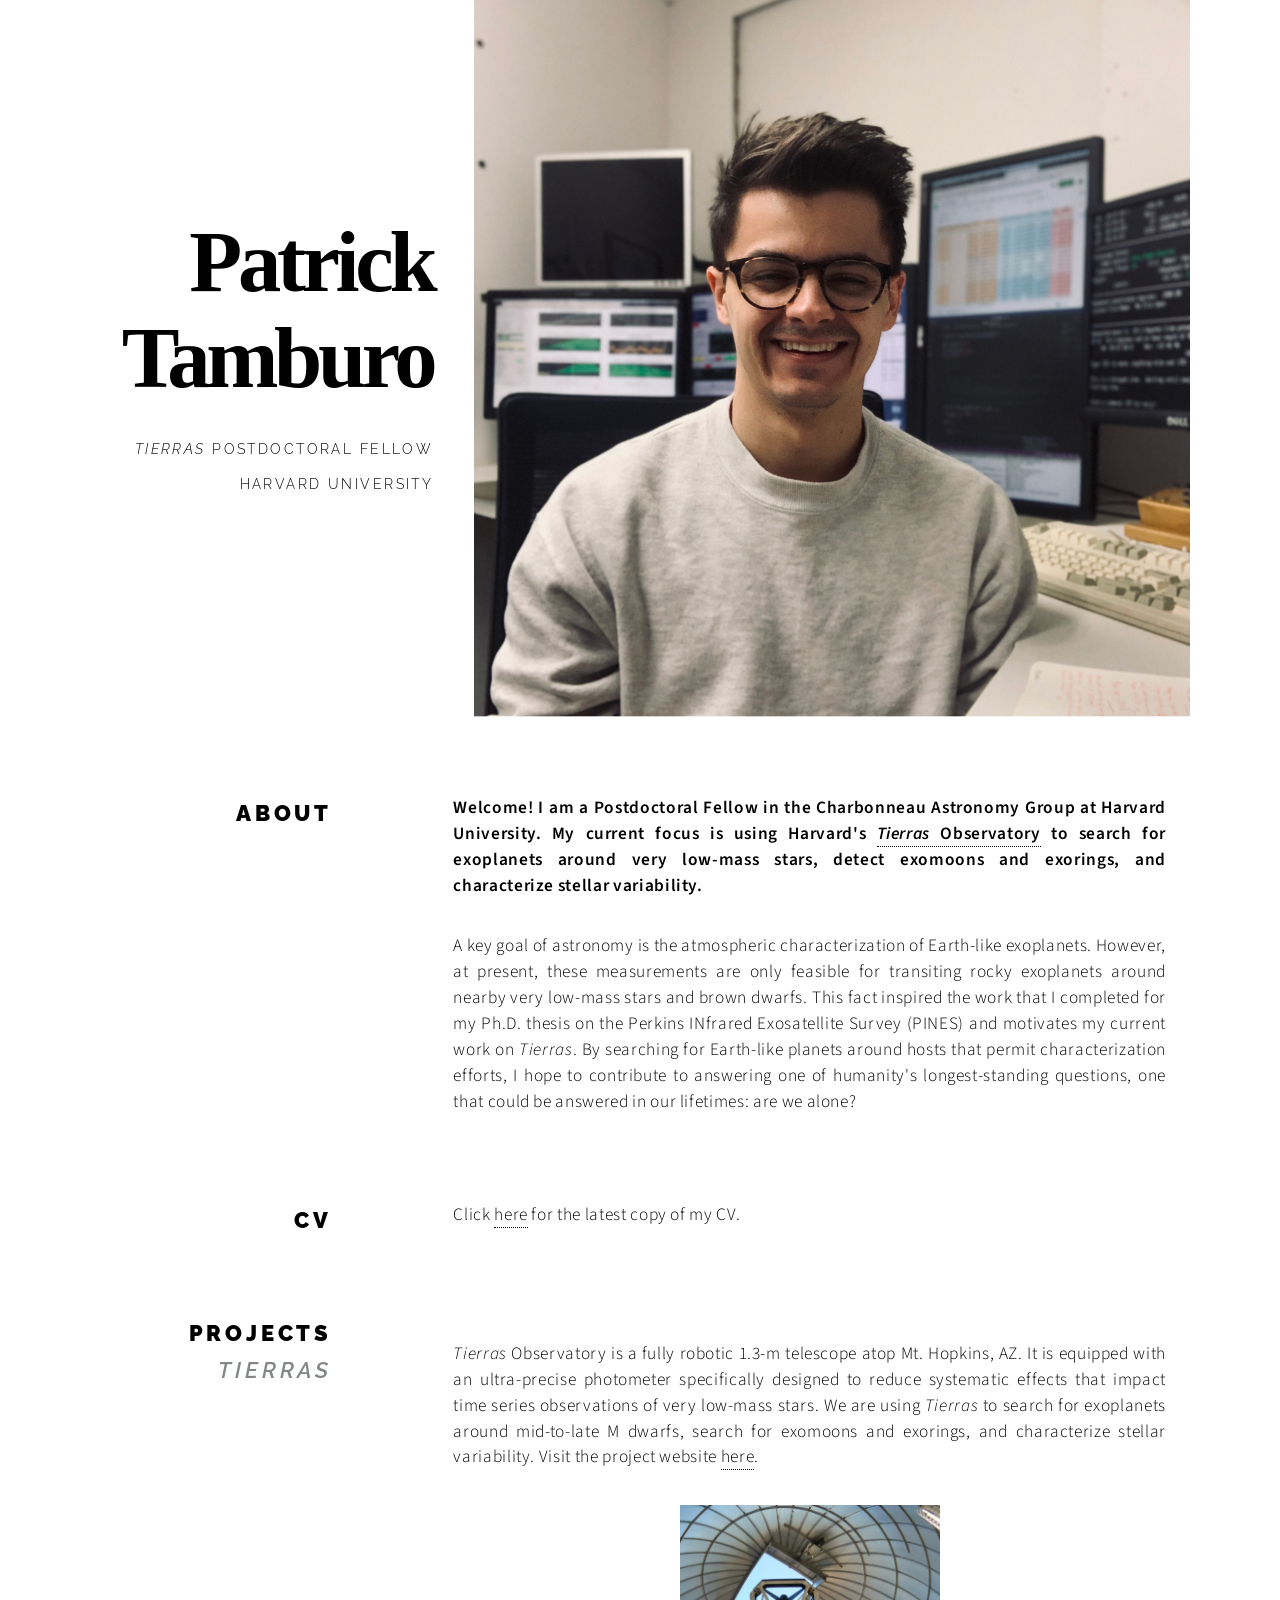
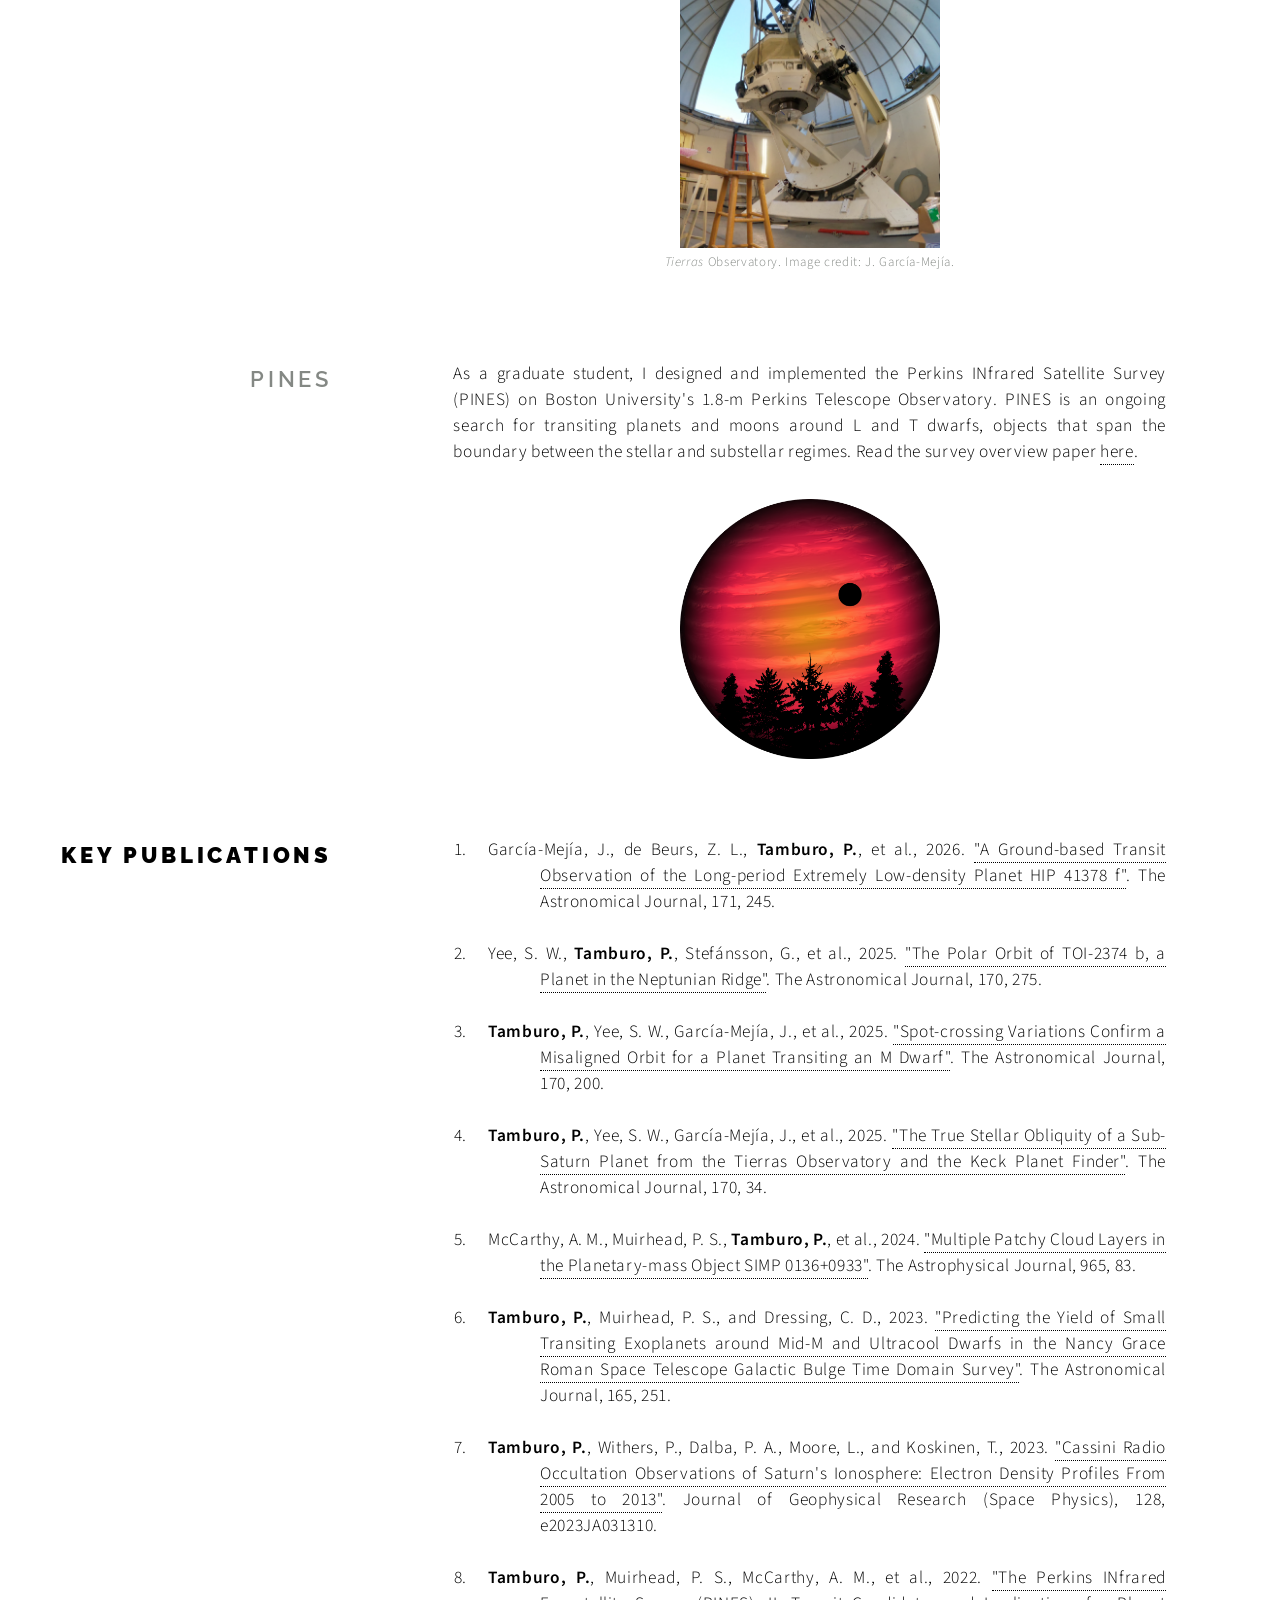
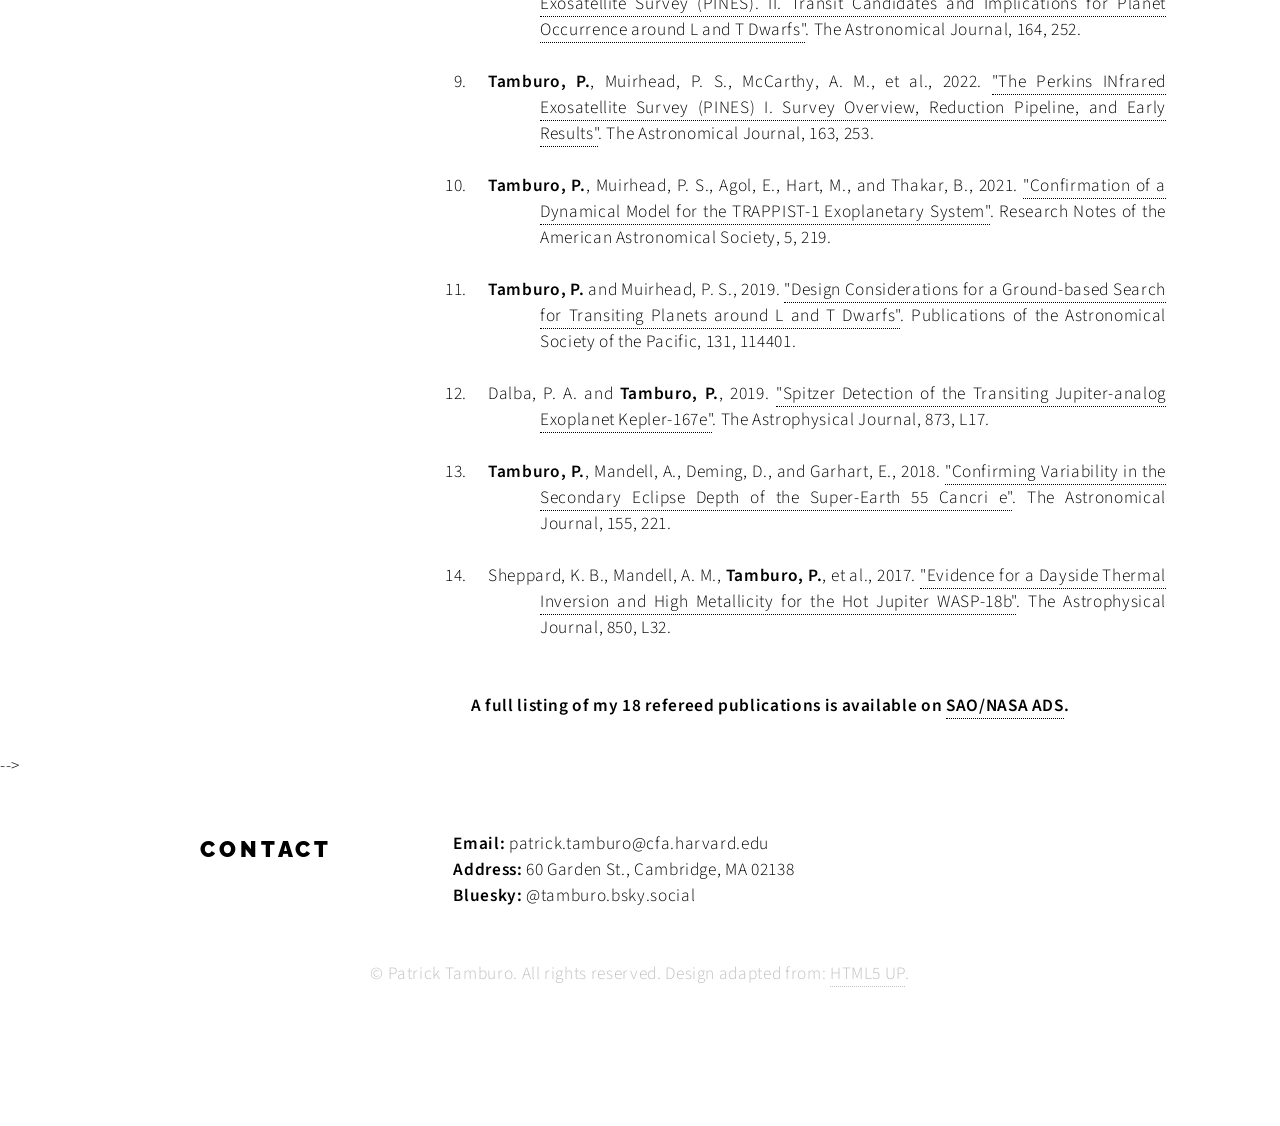
==== commit 1f654122: "update pub footer to read ads library" ====
--- a/index.html
+++ b/index.html
@@ -127,7 +127,7 @@
 							<li> <span> Sheppard, K. B., Mandell, A. M., <strong>Tamburo, P.</strong>, et al., 2017. <a href="https://ui.adsabs.harvard.edu/abs/2017ApJ...850L..32S" target="blank">"Evidence for a Dayside Thermal Inversion and High Metallicity for the Hot Jupiter WASP-18b"</a>. The Astrophysical Journal, 850, L32. </span> </li> <br>
 
 							<br>
-							<p><strong>A full listing of my publications is also available on <a href="https://ui.adsabs.harvard.edu/search/p_=0&q=author%3A%22Tamburo%2C%20P.%22&sort=date%20desc%2C%20bibcode%20desc" target="blank">SAO/NASA ADS</a>.</strong></p>
+							<p><strong>A full listing of my 18 refereed publications is available on <a href="https://ui.adsabs.harvard.edu/public-libraries/RaZPacIVQW6Tv521EswTvQ" target="blank">SAO/NASA ADS</a>.</strong></p>
 						</ol> 
 							
 						</div>
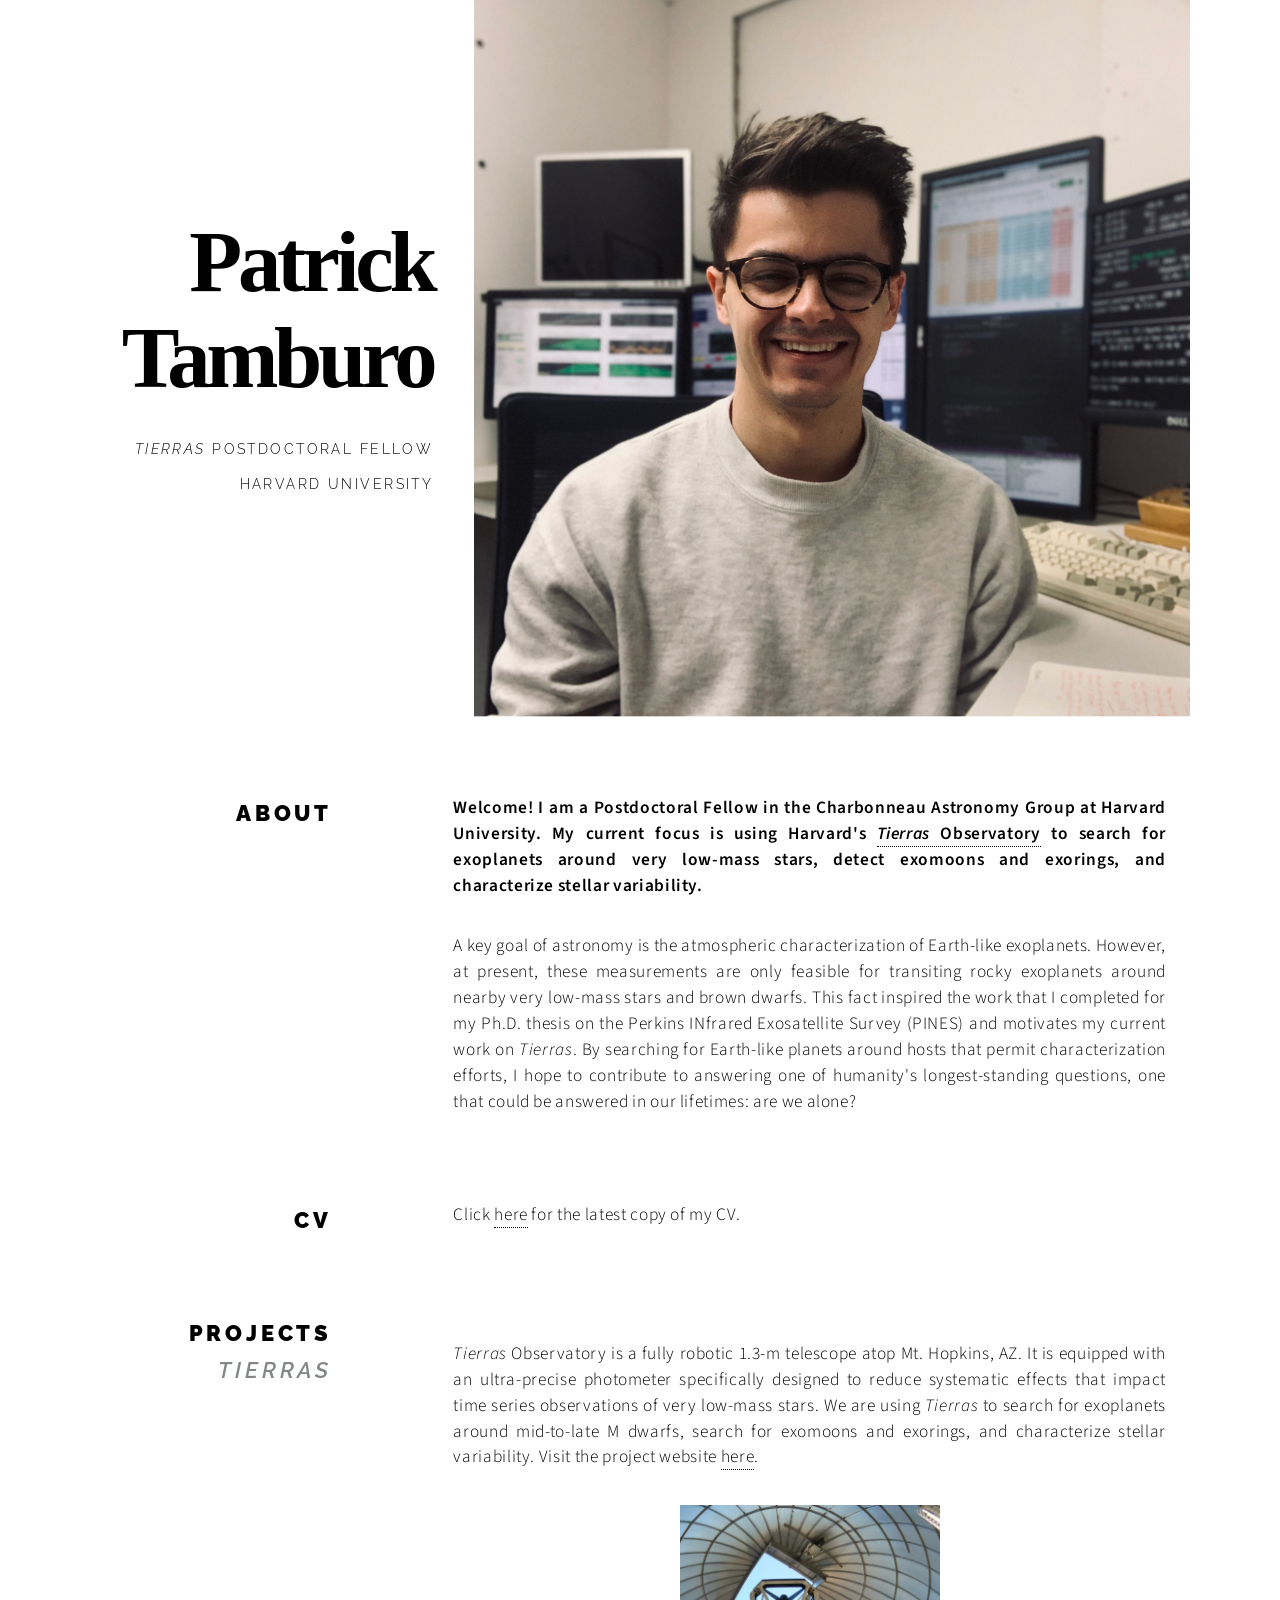
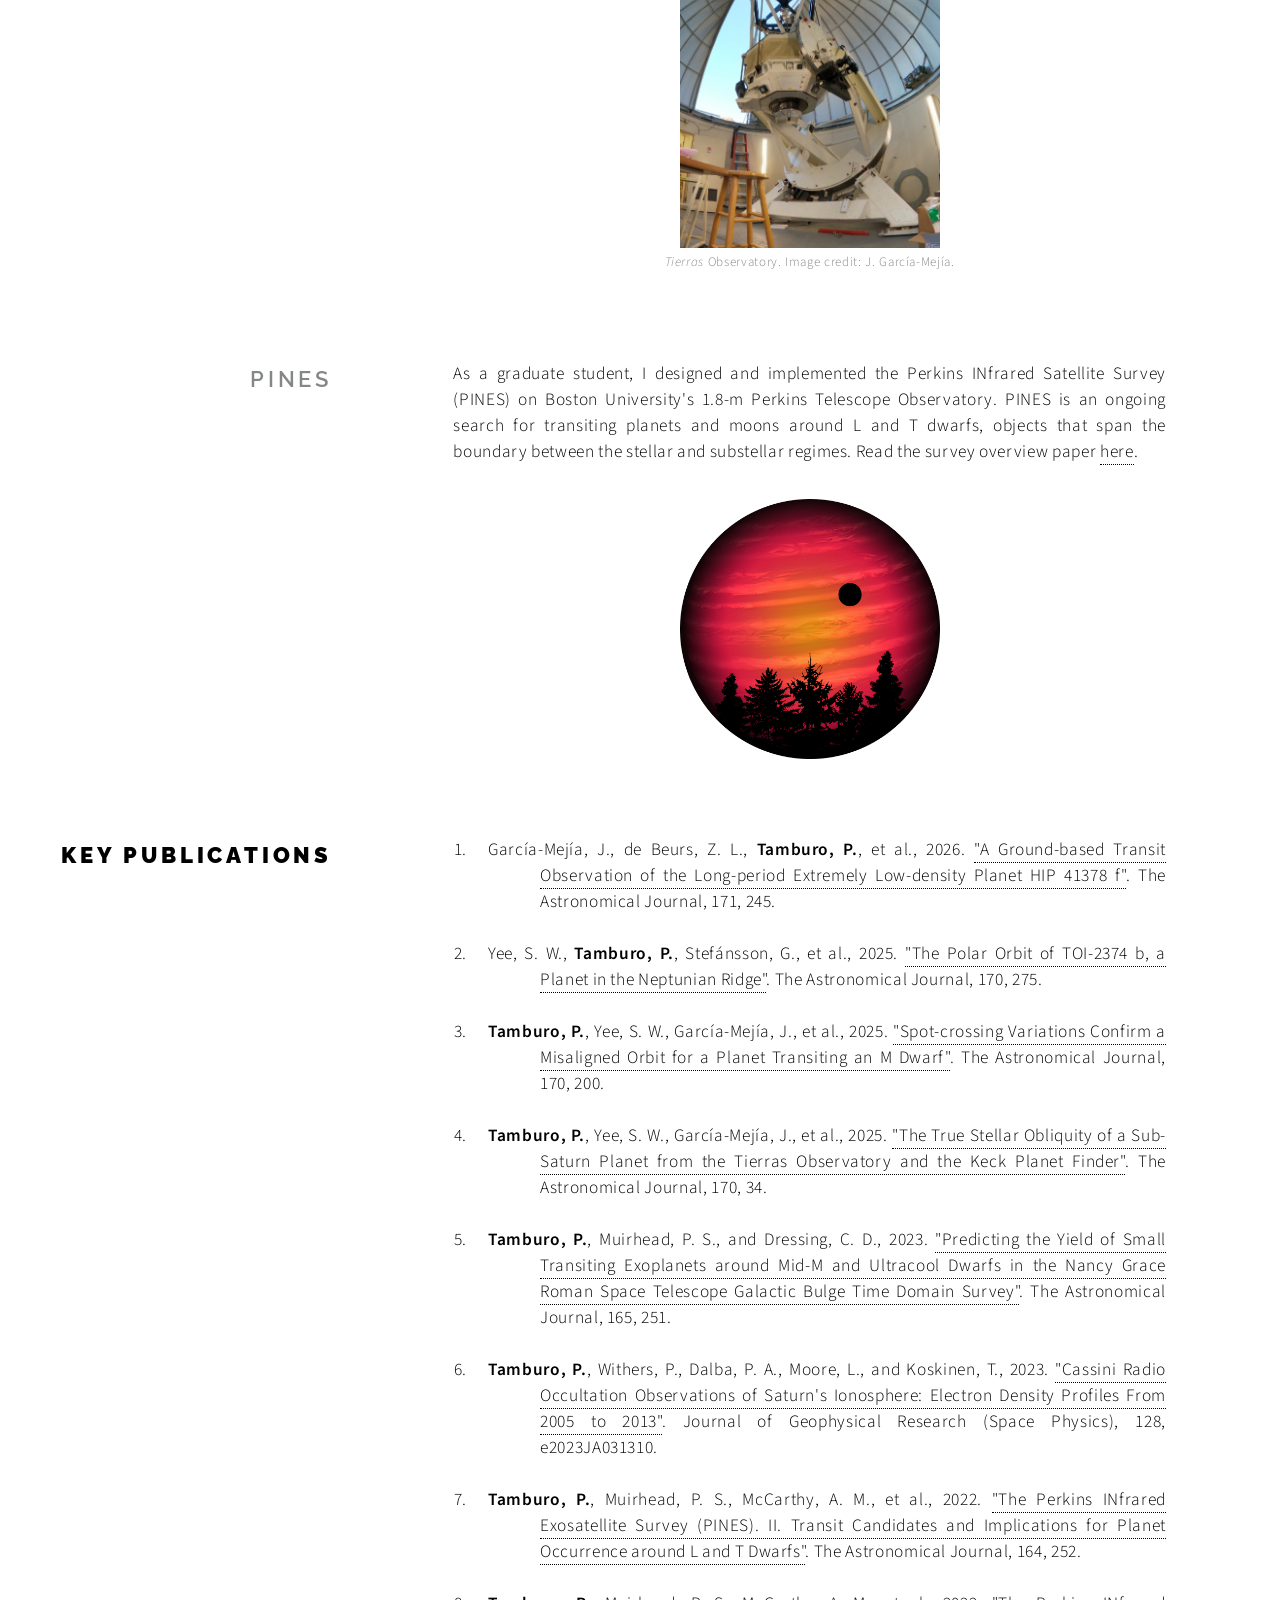
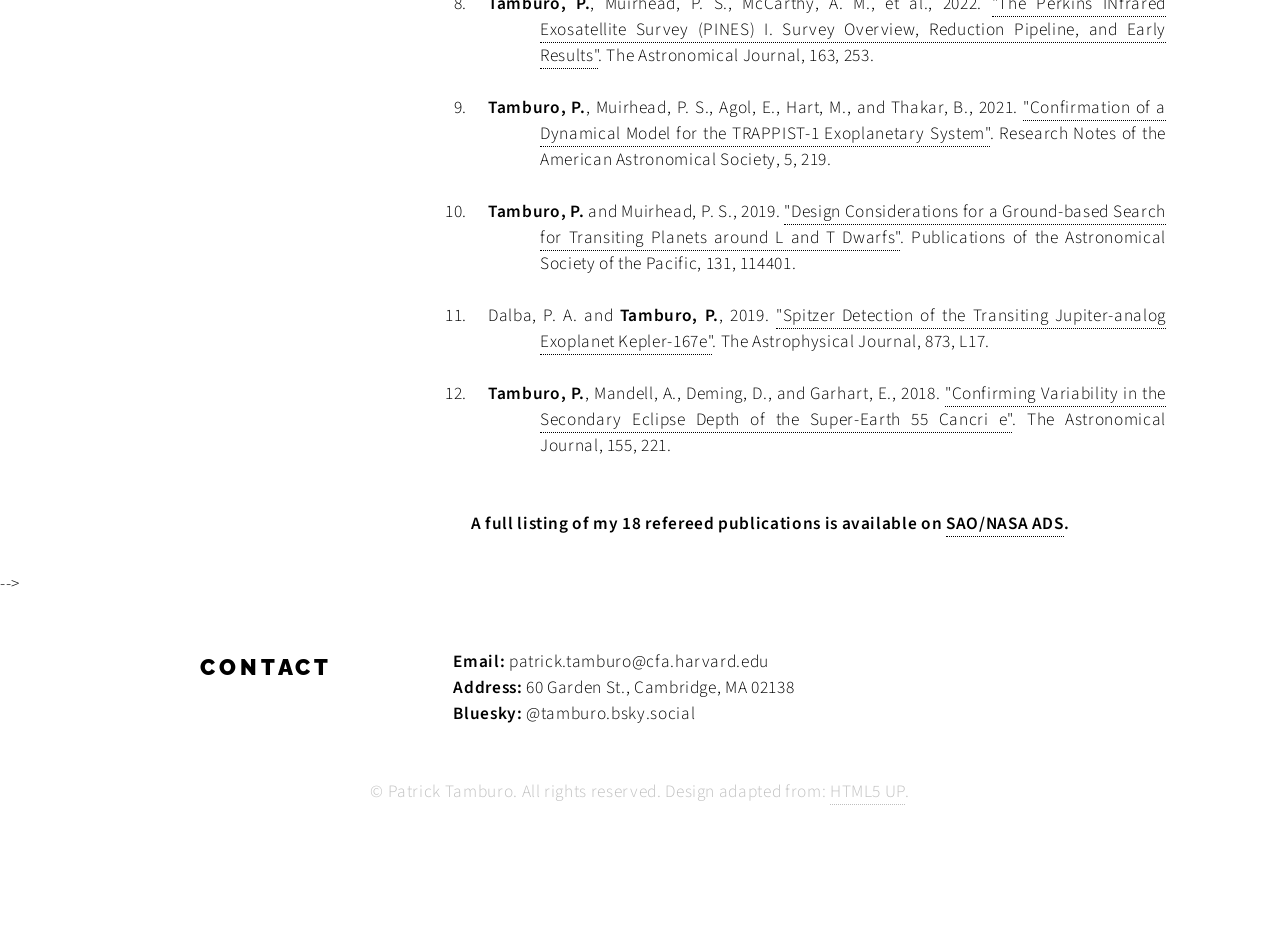
==== commit c606972c: "add gitignore and update key pubs list" ====
--- a/index.html
+++ b/index.html
@@ -115,7 +115,6 @@
 							<li> <span> Yee, S. W., <strong>Tamburo, P.</strong>, Stefánsson, G., et al., 2025. <a href="https://ui.adsabs.harvard.edu/abs/2025AJ....170..275Y" target="blank">"The Polar Orbit of TOI-2374 b, a Planet in the Neptunian Ridge"</a>. The Astronomical Journal, 170, 275. </span> </li> <br>
 							<li> <span> <strong>Tamburo, P.</strong>, Yee, S. W., García-Mejía, J., et al., 2025. <a href="https://ui.adsabs.harvard.edu/abs/2025AJ....170..200T" target="blank">"Spot-crossing Variations Confirm a Misaligned Orbit for a Planet Transiting an M Dwarf"</a>. The Astronomical Journal, 170, 200. </span> </li> <br>
 							<li> <span> <strong>Tamburo, P.</strong>, Yee, S. W., García-Mejía, J., et al., 2025. <a href="https://ui.adsabs.harvard.edu/abs/2025AJ....170...34T" target="blank">"The True Stellar Obliquity of a Sub-Saturn Planet from the Tierras Observatory and the Keck Planet Finder"</a>. The Astronomical Journal, 170, 34. </span> </li> <br>
-							<li> <span> McCarthy, A. M., Muirhead, P. S., <strong>Tamburo, P.</strong>, et al., 2024. <a href="https://ui.adsabs.harvard.edu/abs/2024ApJ...965...83M" target="blank">"Multiple Patchy Cloud Layers in the Planetary-mass Object SIMP 0136+0933"</a>. The Astrophysical Journal, 965, 83. </span> </li> <br>
 							<li> <span> <strong>Tamburo, P.</strong>, Muirhead, P. S., and Dressing, C. D., 2023. <a href="https://ui.adsabs.harvard.edu/abs/2023AJ....165..251T" target="blank">"Predicting the Yield of Small Transiting Exoplanets around Mid-M and Ultracool Dwarfs in the Nancy Grace Roman Space Telescope Galactic Bulge Time Domain Survey"</a>. The Astronomical Journal, 165, 251. </span> </li> <br>
 							<li> <span> <strong>Tamburo, P.</strong>, Withers, P., Dalba, P. A., Moore, L., and Koskinen, T., 2023. <a href="https://ui.adsabs.harvard.edu/abs/2023JGRA..12831310T" target="blank">"Cassini Radio Occultation Observations of Saturn's Ionosphere: Electron Density Profiles From 2005 to 2013"</a>. Journal of Geophysical Research (Space Physics), 128, e2023JA031310. </span> </li> <br>
 							<li> <span> <strong>Tamburo, P.</strong>, Muirhead, P. S., McCarthy, A. M., et al., 2022. <a href="https://ui.adsabs.harvard.edu/abs/2022AJ....164..252T" target="blank">"The Perkins INfrared Exosatellite Survey (PINES). II. Transit Candidates and Implications for Planet Occurrence around L and T Dwarfs"</a>. The Astronomical Journal, 164, 252. </span> </li> <br>
@@ -124,7 +123,6 @@
 							<li> <span> <strong>Tamburo, P.</strong> and Muirhead, P. S., 2019. <a href="https://ui.adsabs.harvard.edu/abs/2019PASP..131k4401T" target="blank">"Design Considerations for a Ground-based Search for Transiting Planets around L and T Dwarfs"</a>. Publications of the Astronomical Society of the Pacific, 131, 114401. </span> </li> <br>
 							<li> <span> Dalba, P. A. and <strong>Tamburo, P.</strong>, 2019. <a href="https://ui.adsabs.harvard.edu/abs/2019ApJ...873L..17D" target="blank">"Spitzer  Detection of the Transiting Jupiter-analog Exoplanet Kepler-167e"</a>. The Astrophysical Journal, 873, L17. </span> </li> <br>
 							<li> <span> <strong>Tamburo, P.</strong>, Mandell, A., Deming, D., and Garhart, E., 2018. <a href="https://ui.adsabs.harvard.edu/abs/2018AJ....155..221T" target="blank">"Confirming Variability in the Secondary Eclipse Depth of the Super-Earth 55 Cancri e"</a>. The Astronomical Journal, 155, 221. </span> </li> <br>
-							<li> <span> Sheppard, K. B., Mandell, A. M., <strong>Tamburo, P.</strong>, et al., 2017. <a href="https://ui.adsabs.harvard.edu/abs/2017ApJ...850L..32S" target="blank">"Evidence for a Dayside Thermal Inversion and High Metallicity for the Hot Jupiter WASP-18b"</a>. The Astrophysical Journal, 850, L32. </span> </li> <br>
 
 							<br>
 							<p><strong>A full listing of my 18 refereed publications is available on <a href="https://ui.adsabs.harvard.edu/public-libraries/RaZPacIVQW6Tv521EswTvQ" target="blank">SAO/NASA ADS</a>.</strong></p>
